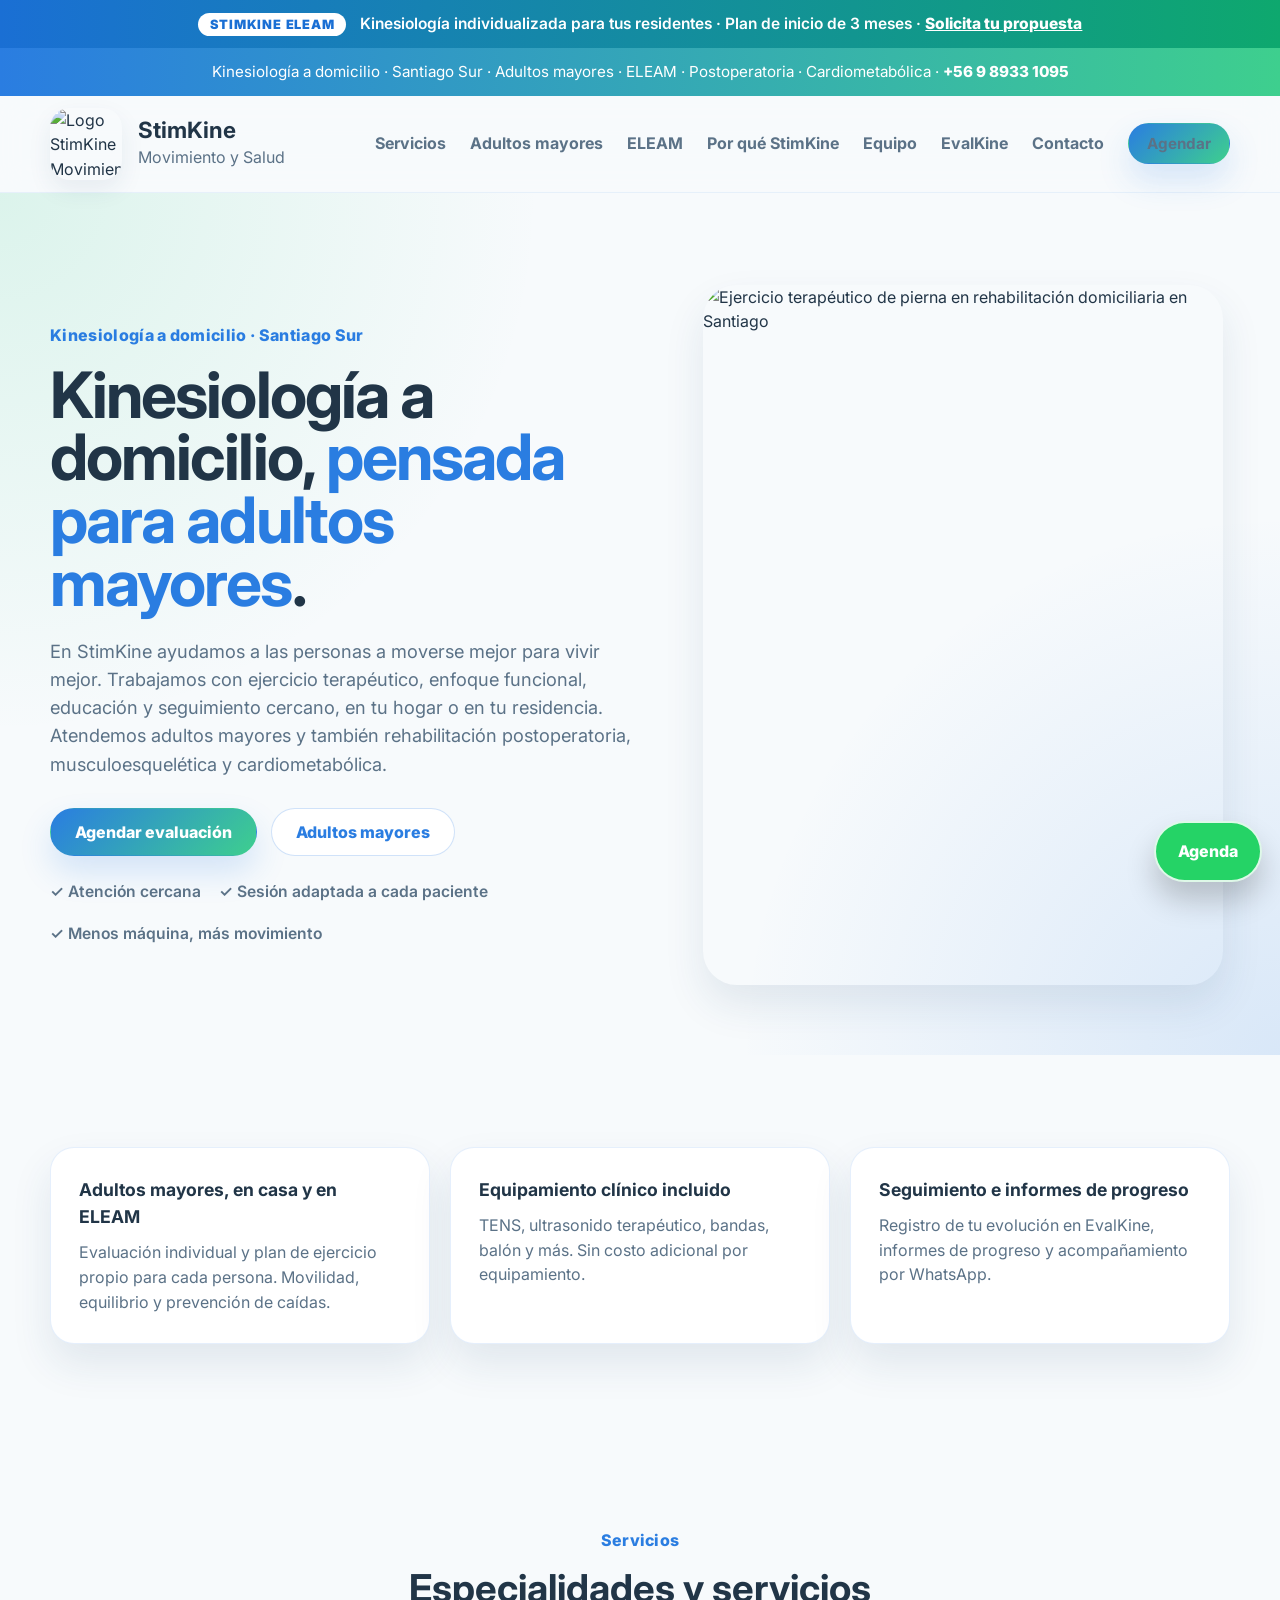
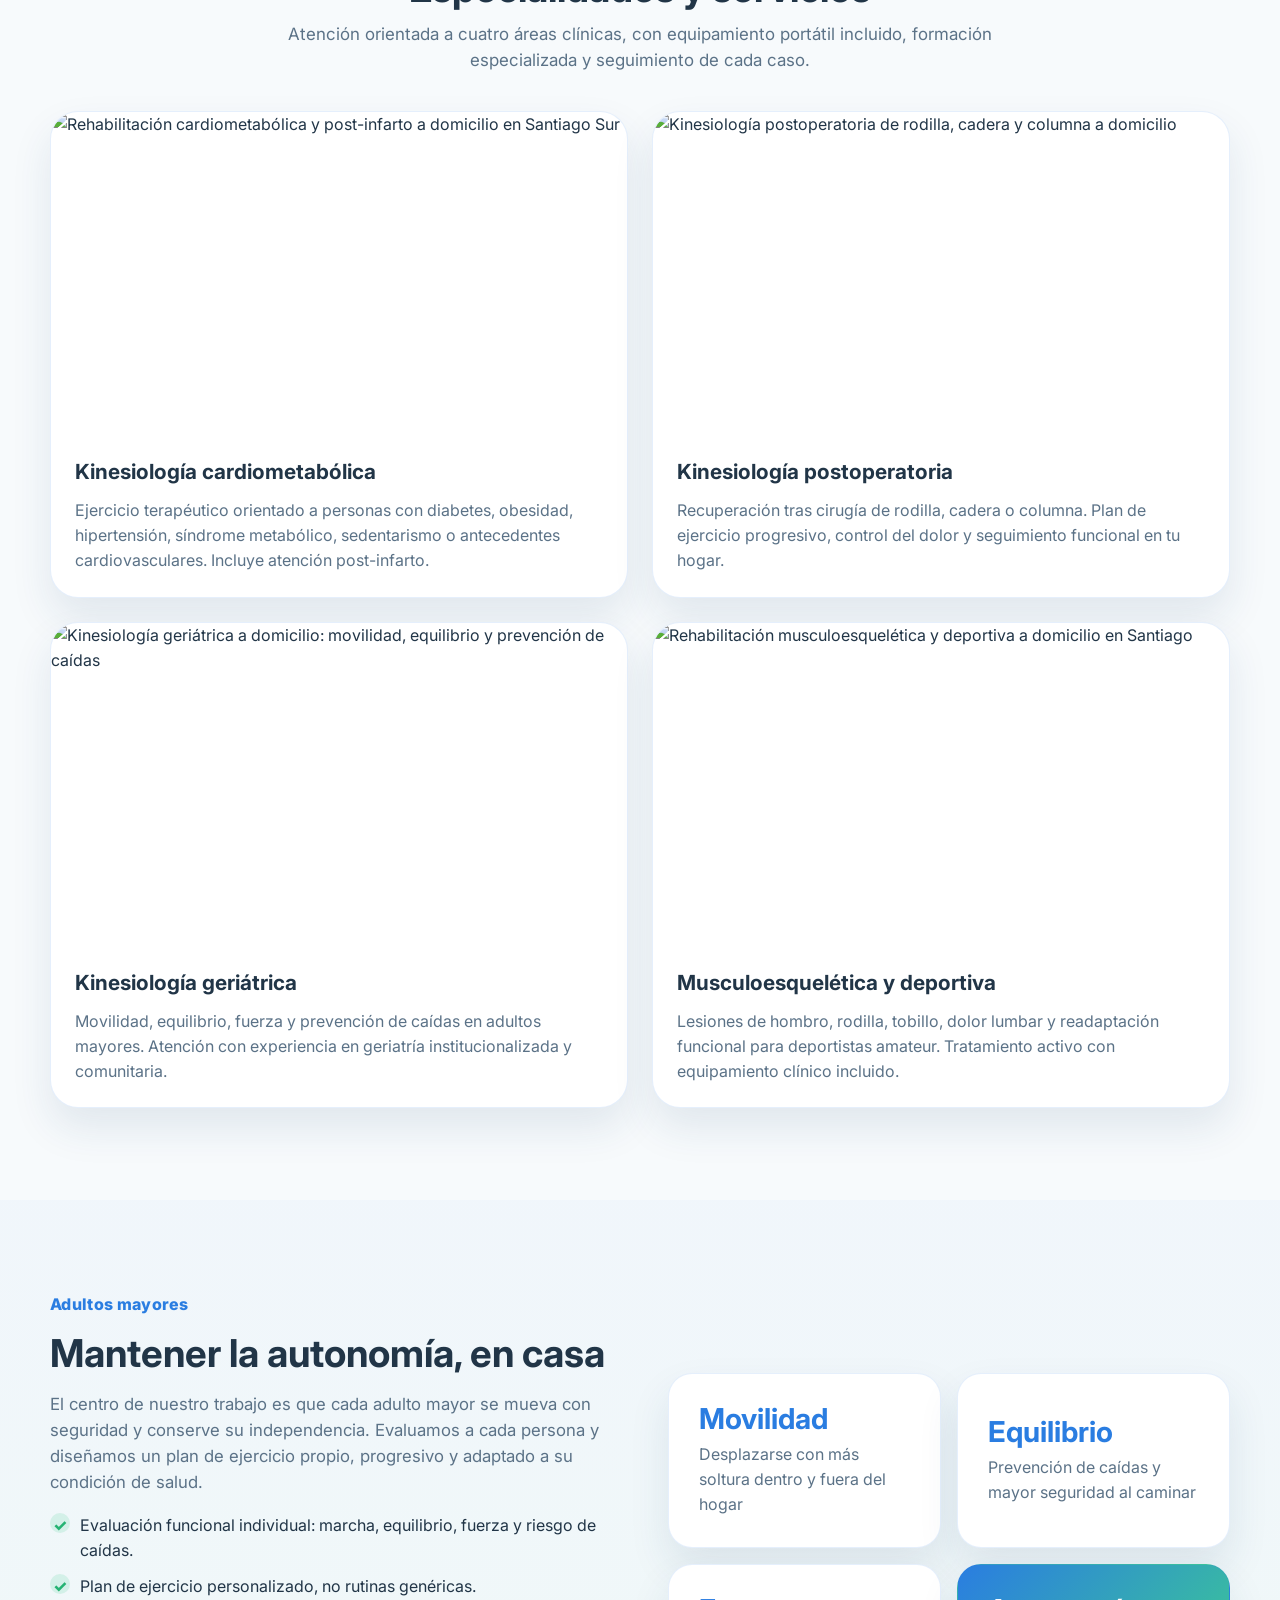
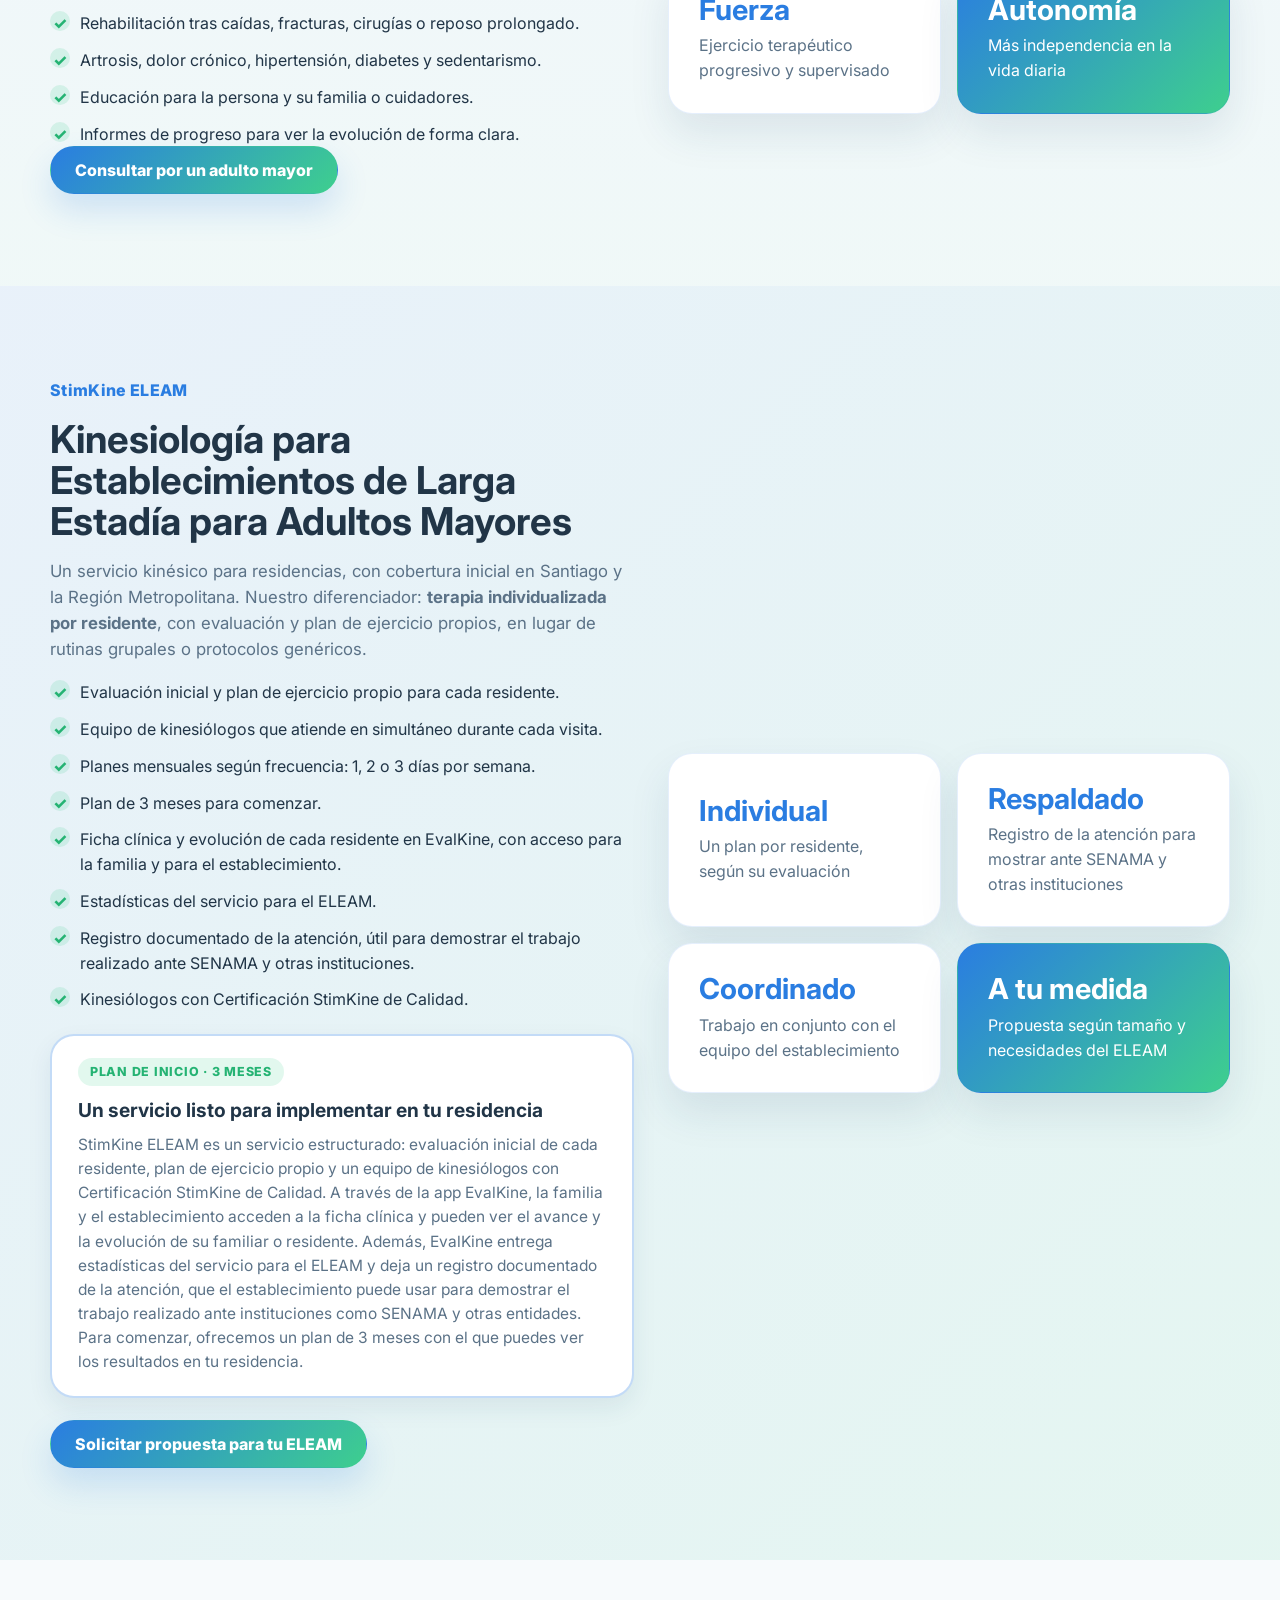
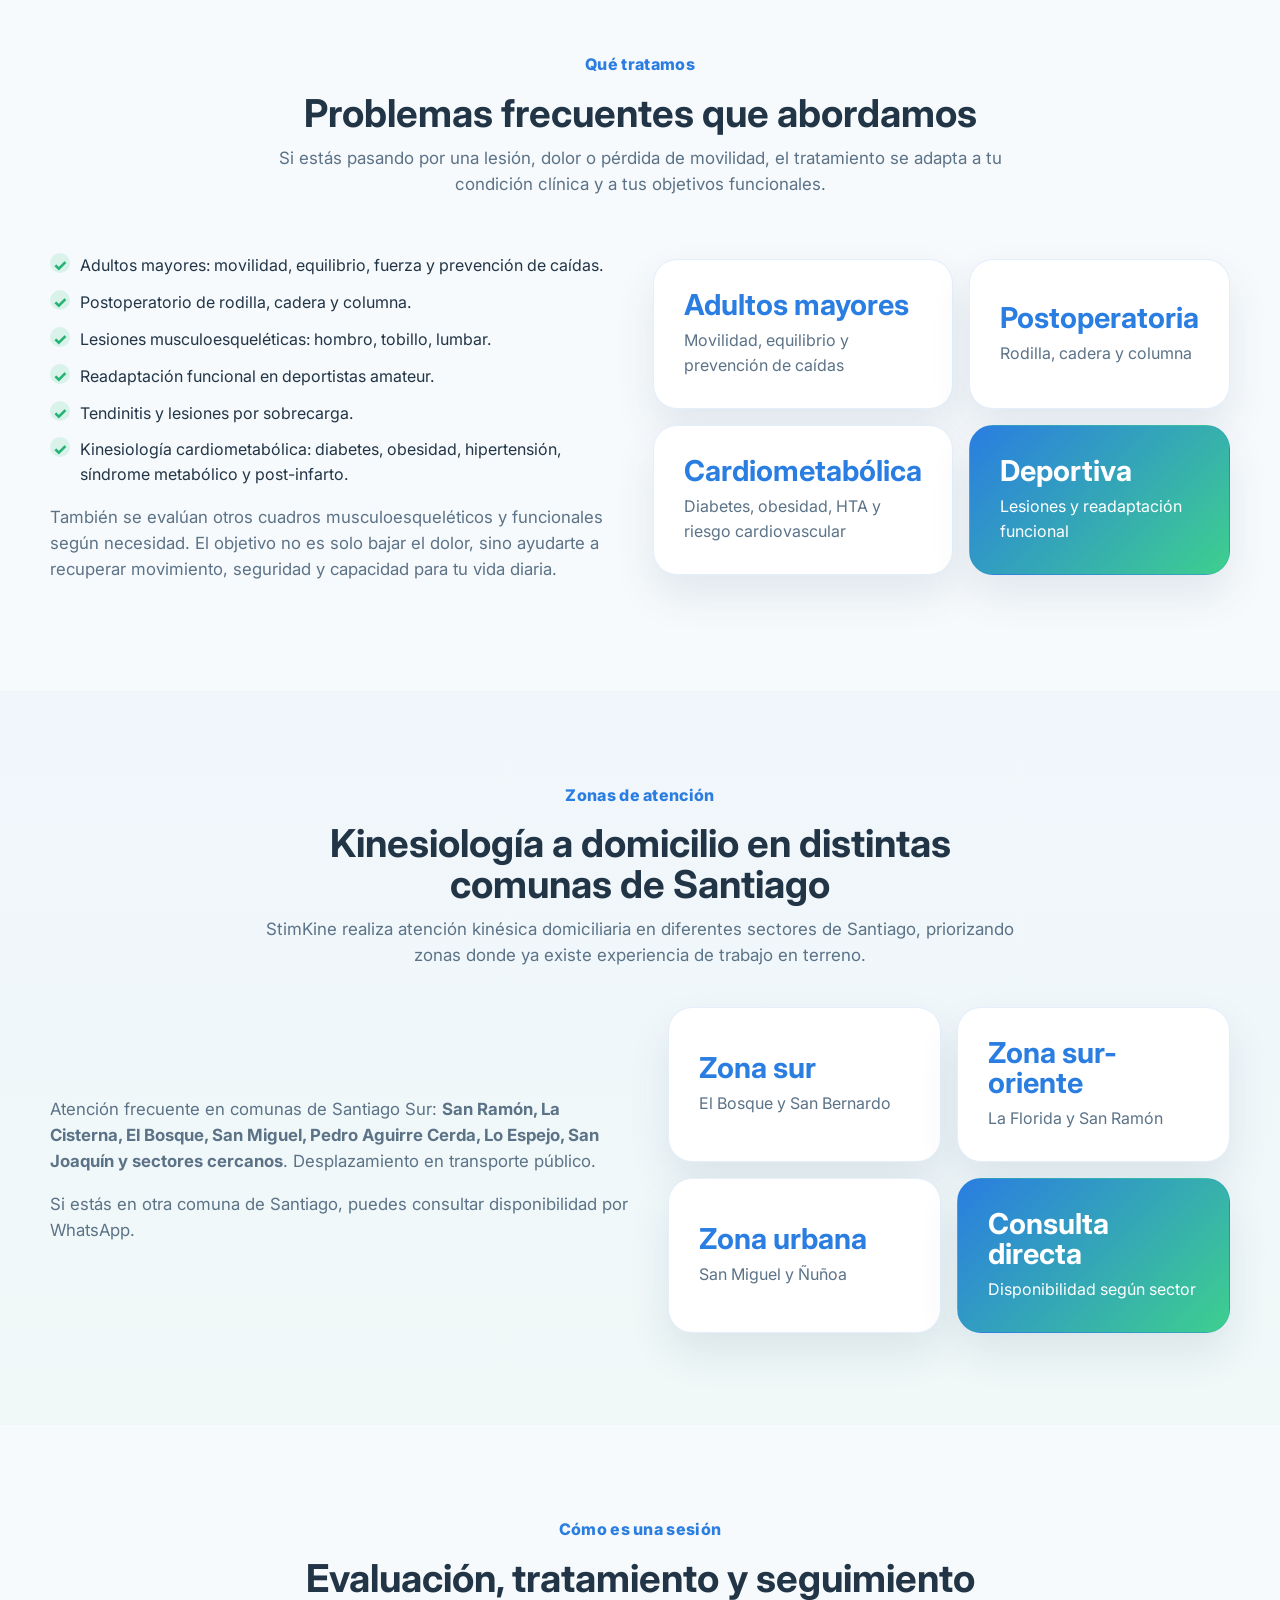
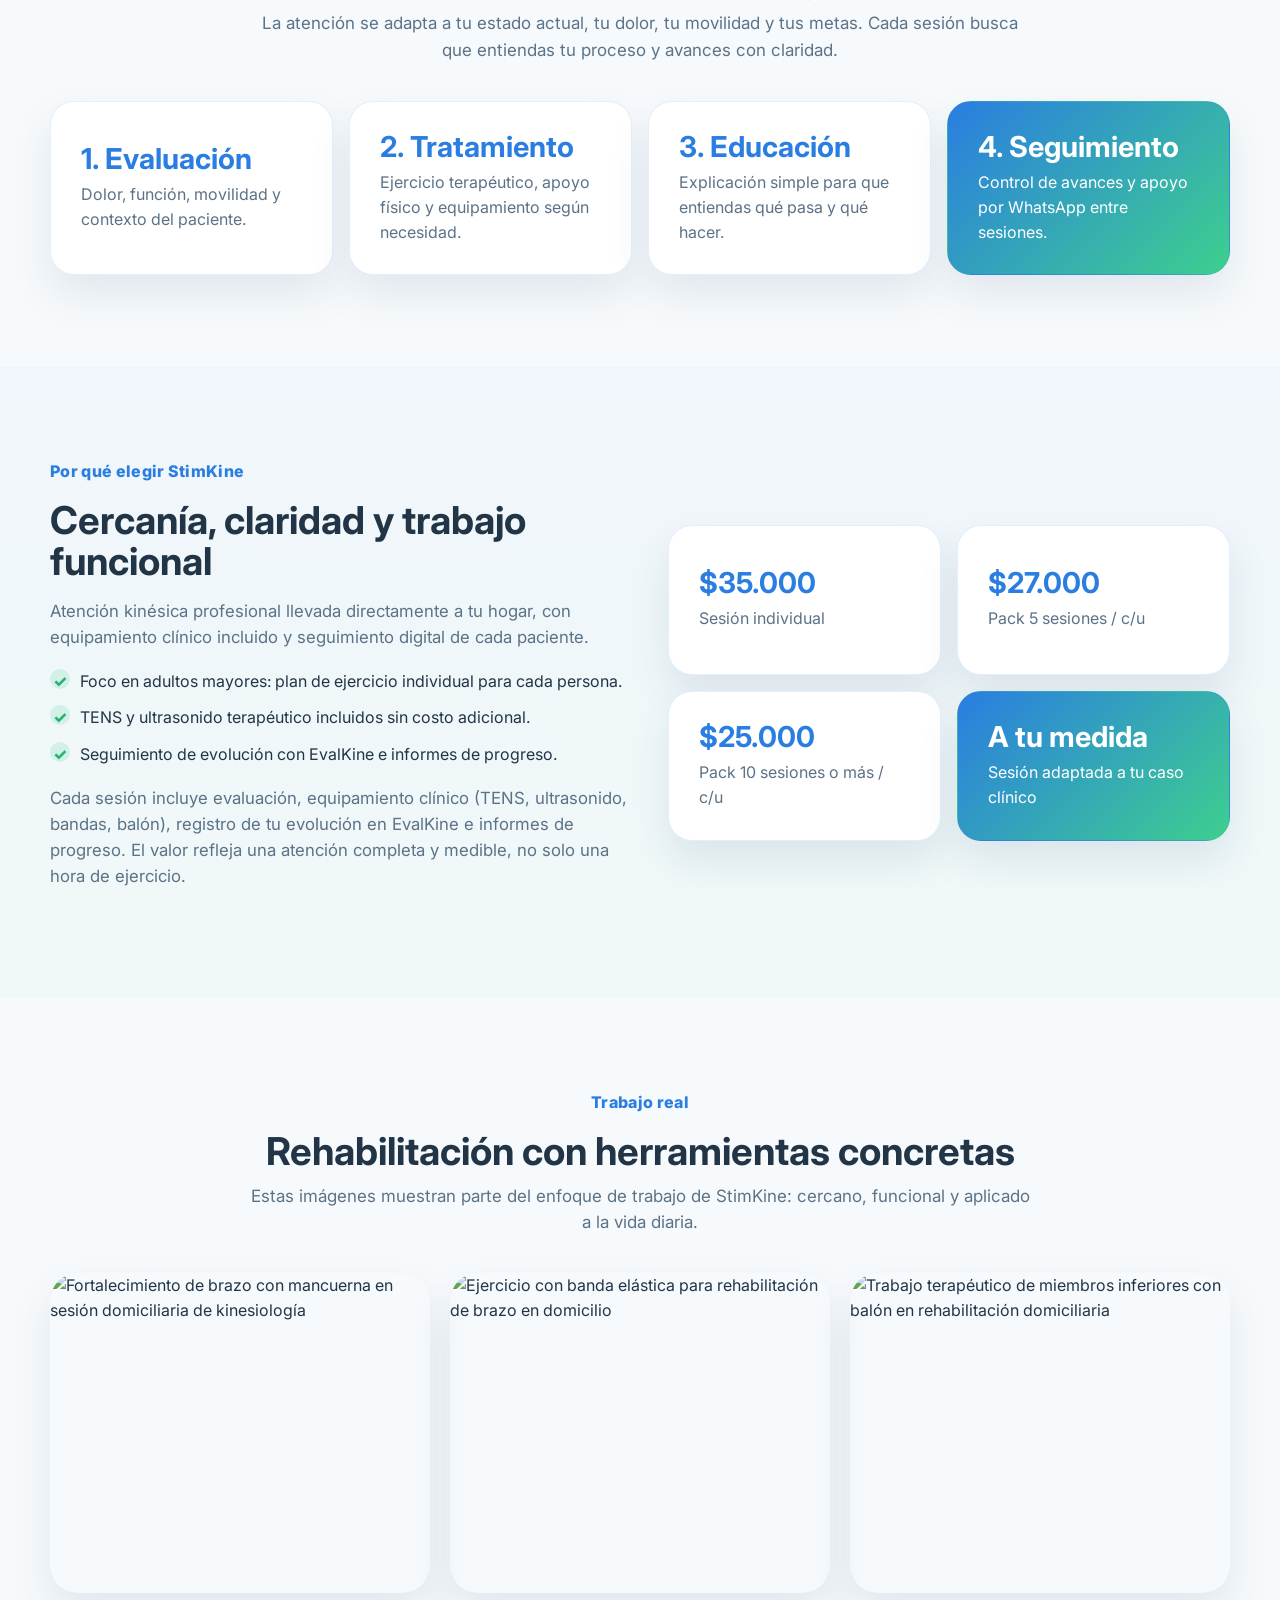
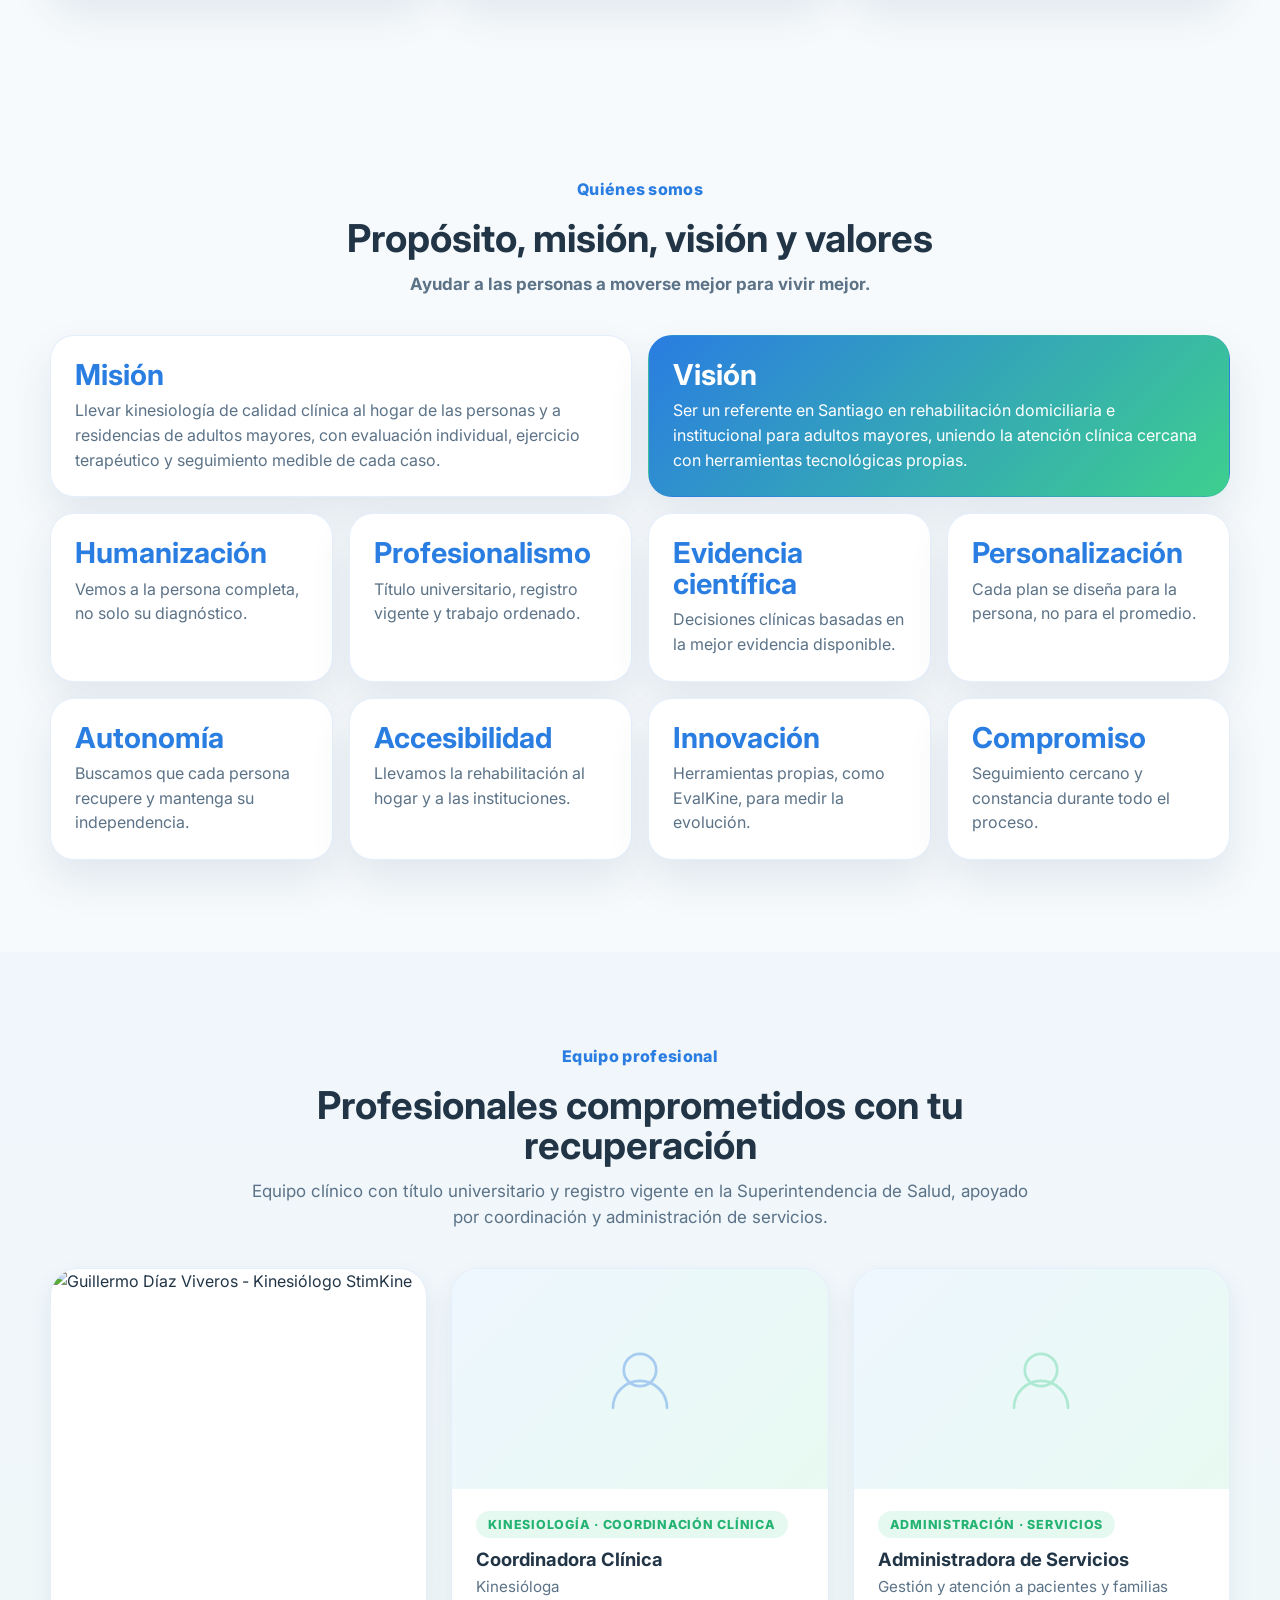
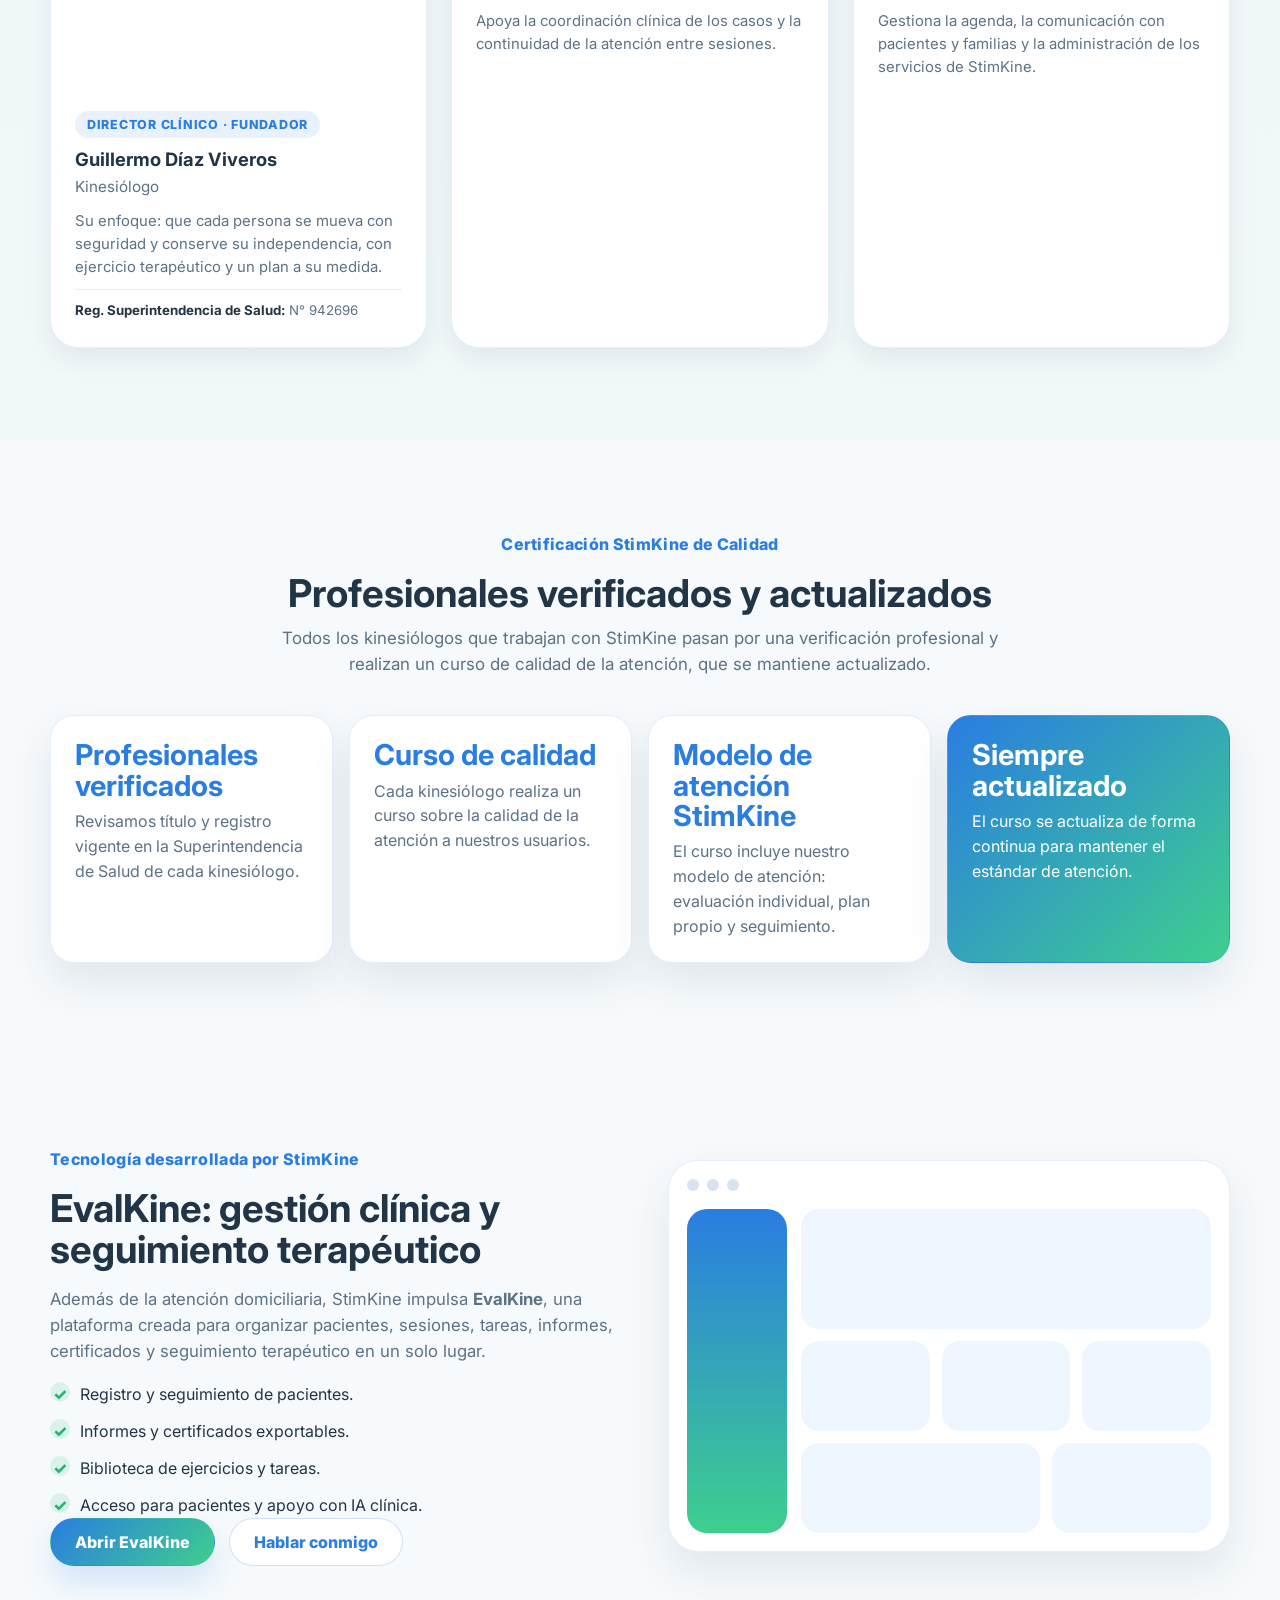
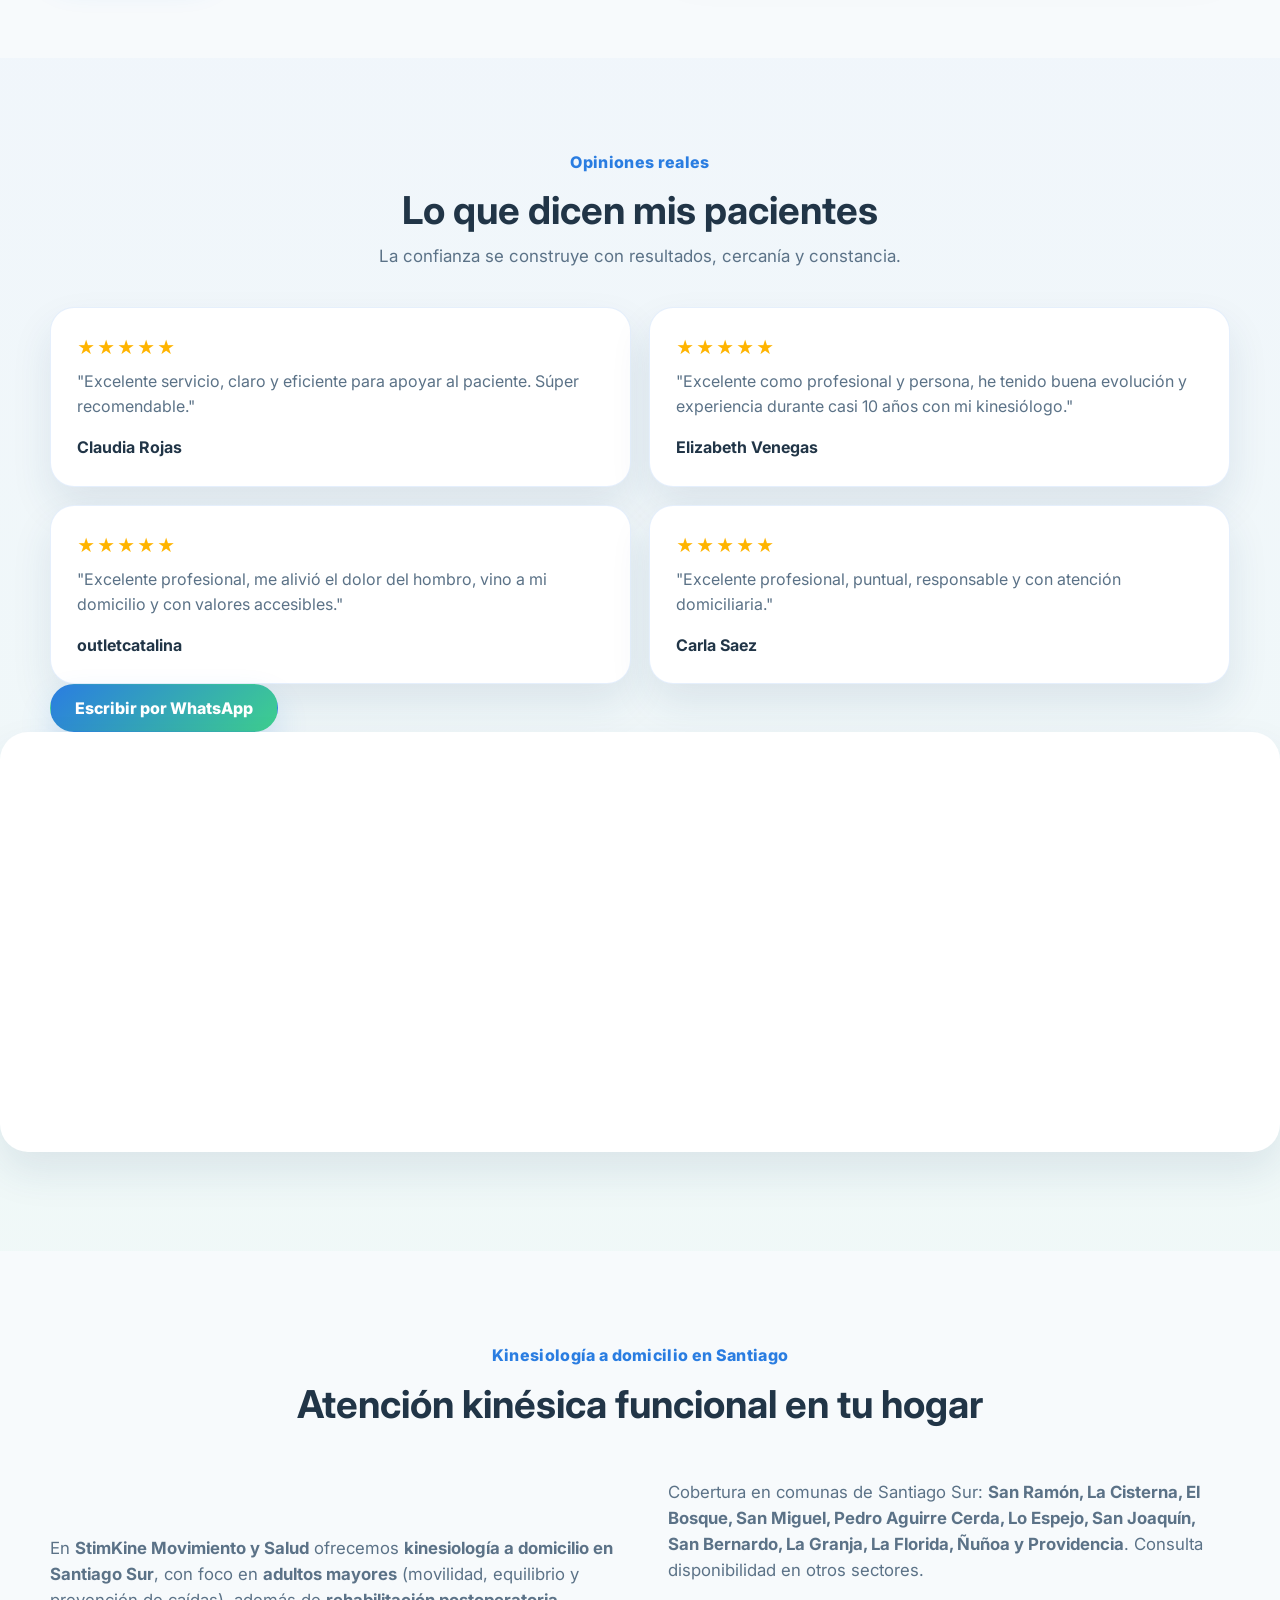
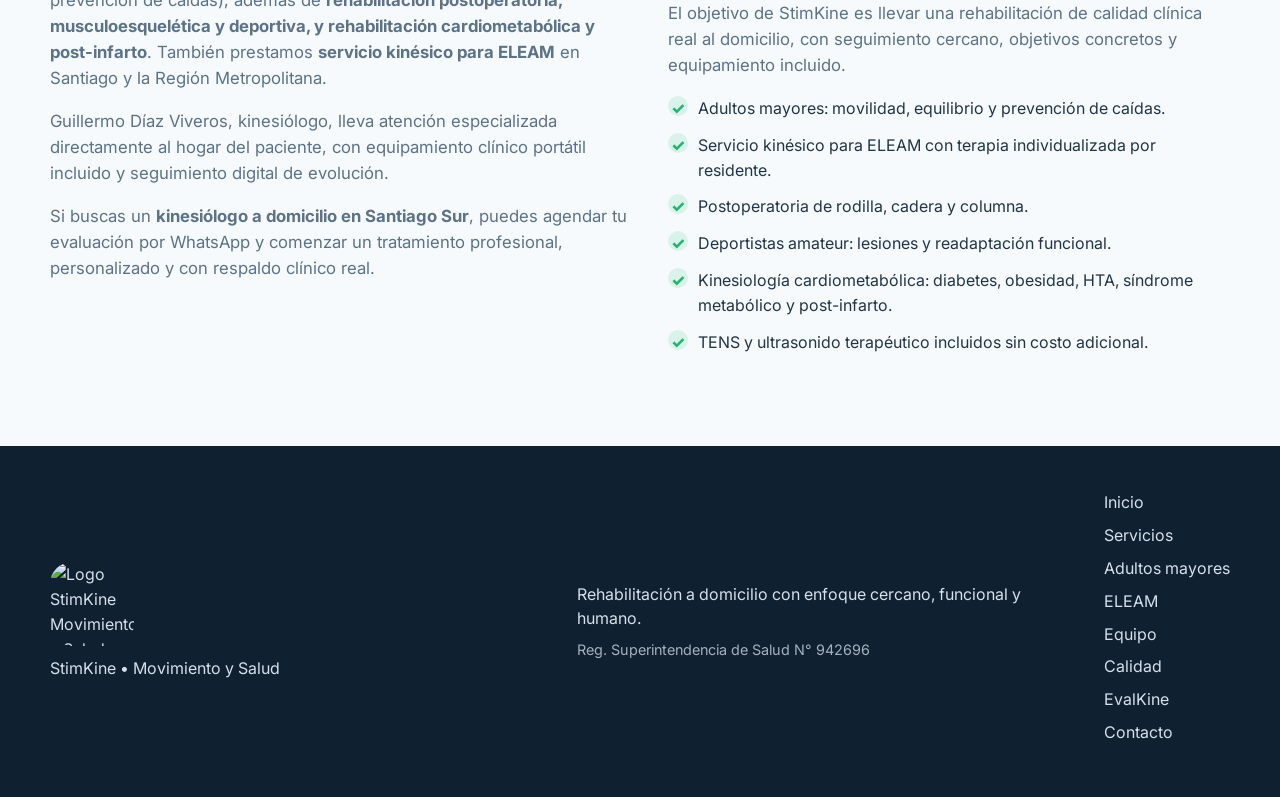
==== index.html @ 3263cc75 "Actualizar index.html" ====
<!DOCTYPE html>
<html lang="es">
<head>
  <meta charset="UTF-8" />
  <meta name="viewport" content="width=device-width, initial-scale=1.0" />

  <title>Kinesiología a domicilio en Santiago Sur | Adultos mayores, ELEAM y Rehabilitación | StimKine</title>
  <meta name="description" content="Kinesiología a domicilio en Santiago Sur, con foco en adultos mayores: movilidad, equilibrio y prevención de caídas. También postoperatoria, musculoesquelética y cardiometabólica. Servicio kinésico para ELEAM. StimKine." />
  <meta name="keywords" content="kinesiología a domicilio Santiago, kinesiología adultos mayores domicilio, kinesiólogo domicilio Santiago sur, prevención de caídas adulto mayor, kinesiología ELEAM, kinesiología para ELEAM Santiago, kinesiología postoperatoria rodilla cadera, rehabilitación cardiometabólica domicilio, San Ramón La Cisterna El Bosque San Miguel, rehabilitación musculoesquelética" />
  <meta name="author" content="StimKine - Guillermo Díaz Viveros" />
  <meta name="theme-color" content="#2A7DE1" />
  <meta name="robots" content="index, follow" />
  <link rel="canonical" href="https://stimkine.github.io/" />

  <meta property="og:title" content="StimKine | Kinesiología a domicilio en Santiago" />
  <meta property="og:description" content="Kinesiología a domicilio con foco en adultos mayores y servicio kinésico para ELEAM. Ejercicio terapéutico, seguimiento funcional y atención cercana." />
  <meta property="og:type" content="website" />
  <meta property="og:url" content="https://stimkine.github.io/" />
  <meta property="og:image" content="assets/logo_stimkine.jpg" />
  <meta property="og:locale" content="es_CL" />

  <link rel="preconnect" href="https://fonts.googleapis.com">
  <link rel="preconnect" href="https://fonts.gstatic.com" crossorigin>
  <link href="https://fonts.googleapis.com/css2?family=Inter:wght@400;500;600;700;800&display=swap" rel="stylesheet">
  <link rel="stylesheet" href="styles.css" />

  <style>

    /* ── ELEAM / VALORES ── */
    .eleam-section {
      background: linear-gradient(135deg, rgba(42,125,225,.07), rgba(62,207,142,.10));
    }
    /* ── PROMO ELEAM ── */
    .promo-bar {
      background: linear-gradient(90deg, #1a6fd4 0%, #0ea86e 100%);
      color: #fff;
      text-align: center;
      padding: 12px 20px;
      font-size: .97rem;
      font-weight: 600;
    }
    .promo-bar .promo-tag {
      background: #fff;
      color: #1a6fd4;
      font-weight: 900;
      font-size: .8rem;
      letter-spacing: .06em;
      text-transform: uppercase;
      padding: 4px 12px;
      border-radius: 999px;
      margin-right: 10px;
      white-space: nowrap;
    }
    .promo-bar a { color: #fff; text-decoration: underline; font-weight: 800; }
    .promo-card {
      background: #fff;
      border: 2px solid rgba(42,125,225,.28);
      border-radius: 24px;
      padding: 22px 26px;
      margin: 22px 0;
      box-shadow: var(--shadow-soft);
    }
    .promo-card .promo-tag {
      display: inline-block;
      background: rgba(62,207,142,.15);
      color: var(--accent-dark);
      font-weight: 800;
      font-size: .78rem;
      letter-spacing: .06em;
      text-transform: uppercase;
      padding: 4px 12px;
      border-radius: 999px;
      margin-bottom: 10px;
    }
    .promo-card h3 { margin: 0 0 8px; font-size: 1.2rem; }
    .promo-card p { margin: 0; color: var(--muted); font-size: .97rem; }

    .mvv-grid {
      display: grid;
      grid-template-columns: repeat(2, 1fr);
      gap: 16px;
      margin-bottom: 16px;
    }
    .values-grid {
      display: grid;
      grid-template-columns: repeat(4, 1fr);
      gap: 16px;
    }
    .mvv-grid .mini-card,
    .values-grid .mini-card {
      min-height: 0;
      padding: 24px;
      justify-content: flex-start;
    }
    .mvv-grid .mini-card span,
    .values-grid .mini-card span { margin: 0; }
    .purpose {
      font-size: 1.25rem;
      font-weight: 700;
      color: var(--primary);
    }
    .price-note {
      margin-top: 18px;
      color: var(--muted);
      font-size: .95rem;
    }

    /* ── TEAM SECTION ── */
    .team-grid {
      display: grid;
      grid-template-columns: repeat(3, 1fr);
      gap: 24px;
      margin-top: 8px;
    }
    .team-card {
      background: var(--card);
      border: 1px solid var(--border);
      box-shadow: var(--shadow-soft);
      border-radius: 28px;
      overflow: hidden;
      transition: transform .25s ease, box-shadow .25s ease;
    }
    .team-card:hover {
      transform: translateY(-4px);
      box-shadow: var(--shadow);
    }
    .team-photo {
      width: 100%;
      height: 420px;
      object-fit: cover;
      object-position: center 10%;
      display: block;
    }
    .team-photo-placeholder {
      width: 100%;
      height: 220px;
      background: linear-gradient(135deg, var(--soft), rgba(62,207,142,.12));
      display: flex;
      align-items: center;
      justify-content: center;
    }
    .team-photo-placeholder svg {
      width: 72px;
      height: 72px;
      opacity: .35;
    }
    .team-info {
      padding: 22px 24px 26px;
    }
    .team-badge {
      display: inline-block;
      font-size: .78rem;
      font-weight: 800;
      letter-spacing: .06em;
      text-transform: uppercase;
      color: var(--primary);
      background: rgba(42,125,225,.10);
      padding: 4px 12px;
      border-radius: 999px;
      margin-bottom: 10px;
    }
    .team-badge.accent {
      color: var(--accent-dark);
      background: rgba(62,207,142,.13);
    }
    .team-info h3 {
      margin: 0 0 4px;
      font-size: 1.15rem;
      line-height: 1.2;
    }
    .team-info .team-title {
      color: var(--muted);
      font-size: .95rem;
      margin: 0 0 12px;
    }
    .team-info .team-reg {
      font-size: .83rem;
      color: var(--muted);
      border-top: 1px solid var(--border);
      padding-top: 10px;
      margin-top: 10px;
    }
    .team-info .team-reg strong {
      color: var(--text);
    }
    .team-soon {
      opacity: .6;
    }
    .team-soon .team-photo-placeholder {
      background: linear-gradient(135deg, #f0f4f8, #e8eef5);
    }
    .prox-label {
      font-size: .88rem;
      font-weight: 700;
      color: var(--muted);
      margin: 0;
    }

    @media (max-width: 900px) {
      .team-grid { grid-template-columns: 1fr 1fr; }
      .values-grid { grid-template-columns: 1fr 1fr; }
      .mvv-grid { grid-template-columns: 1fr; }
    }
    @media (max-width: 560px) {
      .team-grid { grid-template-columns: 1fr; }
      .values-grid { grid-template-columns: 1fr; }
    }
  </style>

  <script type="application/ld+json">
  {
    "@context": "https://schema.org",
    "@type": "Physiotherapy",
    "name": "StimKine Movimiento y Salud",
    "description": "Kinesiología a domicilio en Santiago, con foco en adultos mayores. Servicio kinésico para ELEAM, rehabilitación postoperatoria, musculoesquelética y cardiometabólica, ejercicio terapéutico y seguimiento funcional.",
    "telephone": "+56989331095",
    "email": "stimkine@gmail.com",
    "url": "https://stimkine.github.io/",
    "areaServed": ["Santiago","El Bosque","San Bernardo","San Ramón","La Cisterna","La Granja","San Joaquín","Lo Espejo","Pedro Aguirre Cerda","San Miguel","La Florida","Ñuñoa","Providencia"],
    "address": {"@type":"PostalAddress","addressLocality":"Santiago","addressRegion":"Región Metropolitana","addressCountry":"CL"},
    "sameAs": ["https://evalkine.lovable.app"]
  }
  </script>
</head>
<body>

  <!-- PROMO ELEAM -->
  <div class="promo-bar">
    <span class="promo-tag">StimKine ELEAM</span>
    Kinesiología individualizada para tus residentes · Plan de inicio de 3 meses · <a href="https://wa.me/56989331095?text=Hola%20StimKine,%20quisiera%20informaci%C3%B3n%20del%20plan%20de%203%20meses%20para%20nuestro%20ELEAM." target="_blank" rel="noopener">Solicita tu propuesta</a>
  </div>

  <!-- TOPBAR -->
  <div class="topbar">
    <p>Kinesiología a domicilio · Santiago Sur · Adultos mayores · ELEAM · Postoperatoria · Cardiometabólica · <a href="https://wa.me/56989331095?text=Hola%20StimKine,%20quisiera%20consultar%20por%20una%20evaluaci%C3%B3n." target="_blank" rel="noopener">+56 9 8933 1095</a></p>
  </div>

  <header class="header">
    <div class="container nav-wrap">
      <a href="#inicio" class="brand">
        <img src="assets/logo_stimkine.jpg" alt="Logo StimKine Movimiento y Salud" class="brand-logo" style="width:72px;height:72px;object-fit:contain;" />
        <div>
          <strong>StimKine</strong>
          <span>Movimiento y Salud</span>
        </div>
      </a>

      <button class="menu-btn" id="menuBtn" aria-label="Abrir menú">☰</button>

      <nav class="nav" id="navMenu">
        <a href="#servicios">Servicios</a>
        <a href="#adulto-mayor">Adultos mayores</a>
        <a href="#eleam">ELEAM</a>
        <a href="#porque">Por qué StimKine</a>
        <a href="#equipo">Equipo</a>
        <a href="#evalkine">EvalKine</a>
        <a href="#contacto">Contacto</a>
        <a class="btn btn-small btn-primary" href="https://wa.me/56989331095?text=Hola%20StimKine,%20quisiera%20agendar%20una%20evaluaci%C3%B3n." target="_blank" rel="noopener">Agendar</a>
      </nav>
    </div>
  </header>

  <main>
    <section class="hero" id="inicio">
      <div class="hero-overlay"></div>
      <div class="container hero-grid">
        <div class="hero-copy reveal">
          <span class="eyebrow">Kinesiología a domicilio · Santiago Sur</span>
          <h1>Kinesiología a domicilio, <span>pensada para adultos mayores</span>.</h1>
          <p>
            En StimKine ayudamos a las personas a moverse mejor para vivir mejor. Trabajamos con ejercicio terapéutico, enfoque funcional, educación y seguimiento cercano, en tu hogar o en tu residencia. Atendemos adultos mayores y también rehabilitación postoperatoria, musculoesquelética y cardiometabólica.
          </p>
          <div class="hero-actions">
            <a class="btn btn-primary" href="https://wa.me/56989331095?text=Hola%20StimKine,%20quisiera%20agendar%20una%20evaluaci%C3%B3n." target="_blank" rel="noopener">Agendar evaluación</a>
            <a class="btn btn-secondary" href="#adulto-mayor">Adultos mayores</a>
          </div>
          <div class="hero-points">
            <span>✓ Atención cercana</span>
            <span>✓ Sesión adaptada a cada paciente</span>
            <span>✓ Menos máquina, más movimiento</span>
          </div>
        </div>

        <div class="hero-photo reveal">
          <img src="assets/banda_pierna.jpg" alt="Ejercicio terapéutico de pierna en rehabilitación domiciliaria en Santiago" />
        </div>
      </div>
    </section>

    <section class="section stats">
      <div class="container stats-grid">
        <article class="stat-card reveal">
          <strong>Adultos mayores, en casa y en ELEAM</strong>
          <p>Evaluación individual y plan de ejercicio propio para cada persona. Movilidad, equilibrio y prevención de caídas.</p>
        </article>
        <article class="stat-card reveal">
          <strong>Equipamiento clínico incluido</strong>
          <p>TENS, ultrasonido terapéutico, bandas, balón y más. Sin costo adicional por equipamiento.</p>
        </article>
        <article class="stat-card reveal">
          <strong>Seguimiento e informes de progreso</strong>
          <p>Registro de tu evolución en EvalKine, informes de progreso y acompañamiento por WhatsApp.</p>
        </article>
      </div>
    </section>

    <section class="section" id="servicios">
      <div class="container">
        <div class="section-heading reveal">
          <span class="eyebrow">Servicios</span>
          <h2>Especialidades y servicios</h2>
          <p>Atención orientada a cuatro áreas clínicas, con equipamiento portátil incluido, formación especializada y seguimiento de cada caso.</p>
        </div>

        <div class="services-grid">
          <article class="service-card reveal">
            <img src="assets/tens.jpg" alt="Rehabilitación cardiometabólica y post-infarto a domicilio en Santiago Sur" />
            <div class="service-content">
              <h3>Kinesiología cardiometabólica</h3>
              <p>Ejercicio terapéutico orientado a personas con diabetes, obesidad, hipertensión, síndrome metabólico, sedentarismo o antecedentes cardiovasculares. Incluye atención post-infarto.</p>
            </div>
          </article>

          <article class="service-card reveal">
            <img src="assets/pelota_rodillas.jpg" alt="Kinesiología postoperatoria de rodilla, cadera y columna a domicilio" />
            <div class="service-content">
              <h3>Kinesiología postoperatoria</h3>
              <p>Recuperación tras cirugía de rodilla, cadera o columna. Plan de ejercicio progresivo, control del dolor y seguimiento funcional en tu hogar.</p>
            </div>
          </article>

          <article class="service-card reveal">
            <img src="assets/banda_pierna.jpg" alt="Kinesiología geriátrica a domicilio: movilidad, equilibrio y prevención de caídas" />
            <div class="service-content">
              <h3>Kinesiología geriátrica</h3>
              <p>Movilidad, equilibrio, fuerza y prevención de caídas en adultos mayores. Atención con experiencia en geriatría institucionalizada y comunitaria.</p>
            </div>
          </article>

          <article class="service-card reveal">
            <img src="assets/banda_brazo.jpg" alt="Rehabilitación musculoesquelética y deportiva a domicilio en Santiago" />
            <div class="service-content">
              <h3>Musculoesquelética y deportiva</h3>
              <p>Lesiones de hombro, rodilla, tobillo, dolor lumbar y readaptación funcional para deportistas amateur. Tratamiento activo con equipamiento clínico incluido.</p>
            </div>
          </article>
        </div>

      </div>
    </section>

    <section class="section section-soft" id="adulto-mayor">
      <div class="container why-grid">
        <div class="why-copy reveal">
          <span class="eyebrow">Adultos mayores</span>
          <h2>Mantener la autonomía, en casa</h2>
          <p>
            El centro de nuestro trabajo es que cada adulto mayor se mueva con seguridad y conserve su independencia. Evaluamos a cada persona y diseñamos un plan de ejercicio propio, progresivo y adaptado a su condición de salud.
          </p>
          <ul class="check-list">
            <li>Evaluación funcional individual: marcha, equilibrio, fuerza y riesgo de caídas.</li>
            <li>Plan de ejercicio personalizado, no rutinas genéricas.</li>
            <li>Rehabilitación tras caídas, fracturas, cirugías o reposo prolongado.</li>
            <li>Artrosis, dolor crónico, hipertensión, diabetes y sedentarismo.</li>
            <li>Educación para la persona y su familia o cuidadores.</li>
            <li>Informes de progreso para ver la evolución de forma clara.</li>
          </ul>
          <div class="hero-actions">
            <a class="btn btn-primary" href="https://wa.me/56989331095?text=Hola%20StimKine,%20quisiera%20consultar%20por%20kinesiolog%C3%ADa%20para%20un%20adulto%20mayor." target="_blank" rel="noopener">Consultar por un adulto mayor</a>
          </div>
        </div>

        <div class="why-cards reveal">
          <article class="mini-card">
            <strong>Movilidad</strong>
            <span>Desplazarse con más soltura dentro y fuera del hogar</span>
          </article>
          <article class="mini-card">
            <strong>Equilibrio</strong>
            <span>Prevención de caídas y mayor seguridad al caminar</span>
          </article>
          <article class="mini-card">
            <strong>Fuerza</strong>
            <span>Ejercicio terapéutico progresivo y supervisado</span>
          </article>
          <article class="mini-card accent">
            <strong>Autonomía</strong>
            <span>Más independencia en la vida diaria</span>
          </article>
        </div>
      </div>
    </section>

    <section class="section eleam-section" id="eleam">
      <div class="container why-grid">
        <div class="why-copy reveal">
          <span class="eyebrow">StimKine ELEAM</span>
          <h2>Kinesiología para Establecimientos de Larga Estadía para Adultos Mayores</h2>
          <p>
            Un servicio kinésico para residencias, con cobertura inicial en Santiago y la Región Metropolitana. Nuestro diferenciador: <strong>terapia individualizada por residente</strong>, con evaluación y plan de ejercicio propios, en lugar de rutinas grupales o protocolos genéricos.
          </p>
          <ul class="check-list">
            <li>Evaluación inicial y plan de ejercicio propio para cada residente.</li>
            <li>Equipo de kinesiólogos que atiende en simultáneo durante cada visita.</li>
            <li>Planes mensuales según frecuencia: 1, 2 o 3 días por semana.</li>
            <li>Plan de 3 meses para comenzar.</li>
            <li>Ficha clínica y evolución de cada residente en EvalKine, con acceso para la familia y para el establecimiento.</li>
            <li>Estadísticas del servicio para el ELEAM.</li>
            <li>Registro documentado de la atención, útil para demostrar el trabajo realizado ante SENAMA y otras instituciones.</li>
            <li>Kinesiólogos con Certificación StimKine de Calidad.</li>
          </ul>
          <div class="promo-card">
            <span class="promo-tag">Plan de inicio · 3 meses</span>
            <h3>Un servicio listo para implementar en tu residencia</h3>
            <p>StimKine ELEAM es un servicio estructurado: evaluación inicial de cada residente, plan de ejercicio propio y un equipo de kinesiólogos con Certificación StimKine de Calidad. A través de la app EvalKine, la familia y el establecimiento acceden a la ficha clínica y pueden ver el avance y la evolución de su familiar o residente. Además, EvalKine entrega estadísticas del servicio para el ELEAM y deja un registro documentado de la atención, que el establecimiento puede usar para demostrar el trabajo realizado ante instituciones como SENAMA y otras entidades. Para comenzar, ofrecemos un plan de 3 meses con el que puedes ver los resultados en tu residencia.</p>
          </div>
          <div class="hero-actions">
            <a class="btn btn-primary" href="https://wa.me/56989331095?text=Hola%20StimKine,%20quisiera%20solicitar%20informaci%C3%B3n%20de%20StimKine%20ELEAM%20para%20nuestro%20establecimiento." target="_blank" rel="noopener">Solicitar propuesta para tu ELEAM</a>
          </div>
        </div>

        <div class="why-cards reveal">
          <article class="mini-card">
            <strong>Individual</strong>
            <span>Un plan por residente, según su evaluación</span>
          </article>
          <article class="mini-card">
            <strong>Respaldado</strong>
            <span>Registro de la atención para mostrar ante SENAMA y otras instituciones</span>
          </article>
          <article class="mini-card">
            <strong>Coordinado</strong>
            <span>Trabajo en conjunto con el equipo del establecimiento</span>
          </article>
          <article class="mini-card accent">
            <strong>A tu medida</strong>
            <span>Propuesta según tamaño y necesidades del ELEAM</span>
          </article>
        </div>
      </div>
    </section>

    <section class="section" id="problemas">
      <div class="container">
        <div class="section-heading reveal">
          <span class="eyebrow">Qué tratamos</span>
          <h2>Problemas frecuentes que abordamos</h2>
          <p>Si estás pasando por una lesión, dolor o pérdida de movilidad, el tratamiento se adapta a tu condición clínica y a tus objetivos funcionales.</p>
        </div>

        <div class="why-grid">
          <div class="why-copy reveal">
            <ul class="check-list">
              <li>Adultos mayores: movilidad, equilibrio, fuerza y prevención de caídas.</li>
              <li>Postoperatorio de rodilla, cadera y columna.</li>
              <li>Lesiones musculoesqueléticas: hombro, tobillo, lumbar.</li>
              <li>Readaptación funcional en deportistas amateur.</li>
              <li>Tendinitis y lesiones por sobrecarga.</li>
              <li>Kinesiología cardiometabólica: diabetes, obesidad, hipertensión, síndrome metabólico y post-infarto.</li>
            </ul>
            <p>
              También se evalúan otros cuadros musculoesqueléticos y funcionales según necesidad. El objetivo no es solo bajar el dolor, sino ayudarte a recuperar movimiento, seguridad y capacidad para tu vida diaria.
            </p>
          </div>

          <div class="why-cards reveal">
            <article class="mini-card">
              <strong>Adultos mayores</strong>
              <span>Movilidad, equilibrio y prevención de caídas</span>
            </article>
            <article class="mini-card">
              <strong>Postoperatoria</strong>
              <span>Rodilla, cadera y columna</span>
            </article>
            <article class="mini-card">
              <strong>Cardiometabólica</strong>
              <span>Diabetes, obesidad, HTA y riesgo cardiovascular</span>
            </article>
            <article class="mini-card accent">
              <strong>Deportiva</strong>
              <span>Lesiones y readaptación funcional</span>
            </article>
          </div>
        </div>
      </div>
    </section>

    <section class="section section-soft">
      <div class="container">
        <div class="section-heading reveal">
          <span class="eyebrow">Zonas de atención</span>
          <h2>Kinesiología a domicilio en distintas comunas de Santiago</h2>
          <p>StimKine realiza atención kinésica domiciliaria en diferentes sectores de Santiago, priorizando zonas donde ya existe experiencia de trabajo en terreno.</p>
        </div>

        <div class="why-grid">
          <div class="why-copy reveal">
            <p>
              Atención frecuente en comunas de Santiago Sur: <strong>San Ramón, La Cisterna, El Bosque, San Miguel, Pedro Aguirre Cerda, Lo Espejo, San Joaquín y sectores cercanos</strong>. Desplazamiento en transporte público.
            </p>
            <p>
              Si estás en otra comuna de Santiago, puedes consultar disponibilidad por WhatsApp.
            </p>
          </div>

          <div class="why-cards reveal">
            <article class="mini-card"><strong>Zona sur</strong><span>El Bosque y San Bernardo</span></article>
            <article class="mini-card"><strong>Zona sur-oriente</strong><span>La Florida y San Ramón</span></article>
            <article class="mini-card"><strong>Zona urbana</strong><span>San Miguel y Ñuñoa</span></article>
            <article class="mini-card accent"><strong>Consulta directa</strong><span>Disponibilidad según sector</span></article>
          </div>
        </div>
      </div>
    </section>

    <section class="section">
      <div class="container">
        <div class="section-heading reveal">
          <span class="eyebrow">Cómo es una sesión</span>
          <h2>Evaluación, tratamiento y seguimiento</h2>
          <p>La atención se adapta a tu estado actual, tu dolor, tu movilidad y tus metas. Cada sesión busca que entiendas tu proceso y avances con claridad.</p>
        </div>

        <div class="why-cards reveal" style="grid-template-columns: repeat(auto-fit, minmax(220px, 1fr));">
          <article class="mini-card">
            <strong>1. Evaluación</strong>
            <span>Dolor, función, movilidad y contexto del paciente.</span>
          </article>
          <article class="mini-card">
            <strong>2. Tratamiento</strong>
            <span>Ejercicio terapéutico, apoyo físico y equipamiento según necesidad.</span>
          </article>
          <article class="mini-card">
            <strong>3. Educación</strong>
            <span>Explicación simple para que entiendas qué pasa y qué hacer.</span>
          </article>
          <article class="mini-card accent">
            <strong>4. Seguimiento</strong>
            <span>Control de avances y apoyo por WhatsApp entre sesiones.</span>
          </article>
        </div>
      </div>
    </section>

    <section class="section section-soft" id="porque">
      <div class="container why-grid">
        <div class="why-copy reveal">
          <span class="eyebrow">Por qué elegir StimKine</span>
          <h2>Cercanía, claridad y trabajo funcional</h2>
          <p>
            Atención kinésica profesional llevada directamente a tu hogar, con equipamiento clínico incluido y seguimiento digital de cada paciente.
          </p>
          <ul class="check-list">
            <li>Foco en adultos mayores: plan de ejercicio individual para cada persona.</li>
            <li>TENS y ultrasonido terapéutico incluidos sin costo adicional.</li>
            <li>Seguimiento de evolución con EvalKine e informes de progreso.</li>
          </ul>
          <p class="price-note">
            Cada sesión incluye evaluación, equipamiento clínico (TENS, ultrasonido, bandas, balón), registro de tu evolución en EvalKine e informes de progreso. El valor refleja una atención completa y medible, no solo una hora de ejercicio.
          </p>
        </div>

        <div class="why-cards reveal">
          <article class="mini-card">
            <strong>$35.000</strong>
            <span>Sesión individual</span>
          </article>
          <article class="mini-card">
            <strong>$27.000</strong>
            <span>Pack 5 sesiones / c/u</span>
          </article>
          <article class="mini-card">
            <strong>$25.000</strong>
            <span>Pack 10 sesiones o más / c/u</span>
          </article>
          <article class="mini-card accent">
            <strong>A tu medida</strong>
            <span>Sesión adaptada a tu caso clínico</span>
          </article>
        </div>
      </div>
    </section>

    <section class="section gallery-section">
      <div class="container">
        <div class="section-heading reveal">
          <span class="eyebrow">Trabajo real</span>
          <h2>Rehabilitación con herramientas concretas</h2>
          <p>Estas imágenes muestran parte del enfoque de trabajo de StimKine: cercano, funcional y aplicado a la vida diaria.</p>
        </div>

        <div class="gallery-grid">
          <img class="reveal" src="assets/fortalecimiento_brazo.jpg" alt="Fortalecimiento de brazo con mancuerna en sesión domiciliaria de kinesiología" />
          <img class="reveal" src="assets/banda_brazo.jpg" alt="Ejercicio con banda elástica para rehabilitación de brazo en domicilio" />
          <img class="reveal" src="assets/piernas_pelota.jpg" alt="Trabajo terapéutico de miembros inferiores con balón en rehabilitación domiciliaria" />
        </div>
      </div>
    </section>

    <section class="section" id="nosotros">
      <div class="container">
        <div class="section-heading reveal">
          <span class="eyebrow">Quiénes somos</span>
          <h2>Propósito, misión, visión y valores</h2>
          <p class="purpose">Ayudar a las personas a moverse mejor para vivir mejor.</p>
        </div>

        <div class="mvv-grid reveal">
          <article class="mini-card">
            <strong>Misión</strong>
            <span>Llevar kinesiología de calidad clínica al hogar de las personas y a residencias de adultos mayores, con evaluación individual, ejercicio terapéutico y seguimiento medible de cada caso.</span>
          </article>
          <article class="mini-card accent">
            <strong>Visión</strong>
            <span>Ser un referente en Santiago en rehabilitación domiciliaria e institucional para adultos mayores, uniendo la atención clínica cercana con herramientas tecnológicas propias.</span>
          </article>
        </div>

        <div class="values-grid reveal">
          <article class="mini-card"><strong>Humanización</strong><span>Vemos a la persona completa, no solo su diagnóstico.</span></article>
          <article class="mini-card"><strong>Profesionalismo</strong><span>Título universitario, registro vigente y trabajo ordenado.</span></article>
          <article class="mini-card"><strong>Evidencia científica</strong><span>Decisiones clínicas basadas en la mejor evidencia disponible.</span></article>
          <article class="mini-card"><strong>Personalización</strong><span>Cada plan se diseña para la persona, no para el promedio.</span></article>
          <article class="mini-card"><strong>Autonomía</strong><span>Buscamos que cada persona recupere y mantenga su independencia.</span></article>
          <article class="mini-card"><strong>Accesibilidad</strong><span>Llevamos la rehabilitación al hogar y a las instituciones.</span></article>
          <article class="mini-card"><strong>Innovación</strong><span>Herramientas propias, como EvalKine, para medir la evolución.</span></article>
          <article class="mini-card"><strong>Compromiso</strong><span>Seguimiento cercano y constancia durante todo el proceso.</span></article>
        </div>
      </div>
    </section>

    <!-- EQUIPO PROFESIONAL -->
    <section class="section section-soft" id="equipo">
      <div class="container">
        <div class="section-heading reveal">
          <span class="eyebrow">Equipo profesional</span>
          <h2>Profesionales comprometidos con tu recuperación</h2>
          <p>Equipo clínico con título universitario y registro vigente en la Superintendencia de Salud, apoyado por coordinación y administración de servicios.</p>
        </div>

        <div class="team-grid">
          <!-- GUILLERMO -->
          <article class="team-card reveal">
            <img
              src="assets/foto_guillermo.jpg"
              alt="Guillermo Díaz Viveros - Kinesiólogo StimKine"
              class="team-photo"
              style="object-fit:cover; object-position: center 10%; height:420px;"
            />
            <div class="team-info">
              <span class="team-badge">Director Clínico · Fundador</span>
              <h3>Guillermo Díaz Viveros</h3>
              <p class="team-title">Kinesiólogo</p>
              <p style="color:var(--muted); font-size:.93rem; margin:0 0 10px;">Su enfoque: que cada persona se mueva con seguridad y conserve su independencia, con ejercicio terapéutico y un plan a su medida.</p>
              <div class="team-reg">
                <strong>Reg. Superintendencia de Salud:</strong> N° 942696
              </div>
            </div>
          </article>

          <!-- COORDINADORA CLÍNICA -->
          <article class="team-card reveal">
            <div class="team-photo-placeholder">
              <svg viewBox="0 0 80 80" fill="none" xmlns="http://www.w3.org/2000/svg">
                <circle cx="40" cy="30" r="18" stroke="#2A7DE1" stroke-width="3"/>
                <path d="M10 72c0-16.569 13.431-30 30-30s30 13.431 30 30" stroke="#2A7DE1" stroke-width="3" stroke-linecap="round"/>
              </svg>
            </div>
            <div class="team-info">
              <span class="team-badge accent">Kinesiología · Coordinación clínica</span>
              <h3>Coordinadora Clínica</h3>
              <p class="team-title">Kinesióloga</p>
              <p style="color:var(--muted); font-size:.93rem; margin:0;">Apoya la coordinación clínica de los casos y la continuidad de la atención entre sesiones.</p>
            </div>
          </article>

          <!-- ADMINISTRADORA DE SERVICIOS -->
          <article class="team-card reveal">
            <div class="team-photo-placeholder">
              <svg viewBox="0 0 80 80" fill="none" xmlns="http://www.w3.org/2000/svg">
                <circle cx="40" cy="30" r="18" stroke="#3ECF8E" stroke-width="3"/>
                <path d="M10 72c0-16.569 13.431-30 30-30s30 13.431 30 30" stroke="#3ECF8E" stroke-width="3" stroke-linecap="round"/>
              </svg>
            </div>
            <div class="team-info">
              <span class="team-badge accent">Administración · Servicios</span>
              <h3>Administradora de Servicios</h3>
              <p class="team-title">Gestión y atención a pacientes y familias</p>
              <p style="color:var(--muted); font-size:.93rem; margin:0;">Gestiona la agenda, la comunicación con pacientes y familias y la administración de los servicios de StimKine.</p>
            </div>
          </article>
        </div>
      </div>
    </section>

    <section class="section" id="calidad">
      <div class="container">
        <div class="section-heading reveal">
          <span class="eyebrow">Certificación StimKine de Calidad</span>
          <h2>Profesionales verificados y actualizados</h2>
          <p>Todos los kinesiólogos que trabajan con StimKine pasan por una verificación profesional y realizan un curso de calidad de la atención, que se mantiene actualizado.</p>
        </div>

        <div class="values-grid reveal">
          <article class="mini-card"><strong>Profesionales verificados</strong><span>Revisamos título y registro vigente en la Superintendencia de Salud de cada kinesiólogo.</span></article>
          <article class="mini-card"><strong>Curso de calidad</strong><span>Cada kinesiólogo realiza un curso sobre la calidad de la atención a nuestros usuarios.</span></article>
          <article class="mini-card"><strong>Modelo de atención StimKine</strong><span>El curso incluye nuestro modelo de atención: evaluación individual, plan propio y seguimiento.</span></article>
          <article class="mini-card accent"><strong>Siempre actualizado</strong><span>El curso se actualiza de forma continua para mantener el estándar de atención.</span></article>
        </div>
      </div>
    </section>

    <section class="section evalkine" id="evalkine">
      <div class="container evalkine-grid">
        <div class="evalkine-copy reveal">
          <span class="eyebrow">Tecnología desarrollada por StimKine</span>
          <h2>EvalKine: gestión clínica y seguimiento terapéutico</h2>
          <p>
            Además de la atención domiciliaria, StimKine impulsa <strong>EvalKine</strong>, una plataforma creada para organizar pacientes, sesiones, tareas, informes, certificados y seguimiento terapéutico en un solo lugar.
          </p>
          <ul class="check-list">
            <li>Registro y seguimiento de pacientes.</li>
            <li>Informes y certificados exportables.</li>
            <li>Biblioteca de ejercicios y tareas.</li>
            <li>Acceso para pacientes y apoyo con IA clínica.</li>
          </ul>
          <div class="hero-actions">
            <a class="btn btn-primary" href="https://evalkine.lovable.app" target="_blank" rel="noopener">Abrir EvalKine</a>
            <a class="btn btn-secondary" href="https://wa.me/56989331095?text=Hola%20StimKine,%20quiero%20consultar%20por%20los%20servicios." target="_blank" rel="noopener">Hablar conmigo</a>
          </div>
        </div>

        <div class="evalkine-visual reveal">
          <div class="app-window">
            <div class="app-top">
              <span></span><span></span><span></span>
            </div>
            <div class="app-body">
              <div class="app-sidebar"></div>
              <div class="app-content">
                <div class="app-card large"></div>
                <div class="app-row">
                  <div class="app-card"></div>
                  <div class="app-card"></div>
                  <div class="app-card"></div>
                </div>
                <div class="app-row two">
                  <div class="app-card"></div>
                  <div class="app-card"></div>
                </div>
              </div>
            </div>
          </div>
        </div>
      </div>
    </section>

    <section class="section section-soft" id="opiniones">
      <div class="container">
        <div class="section-heading reveal">
          <span class="eyebrow">Opiniones reales</span>
          <h2>Lo que dicen mis pacientes</h2>
          <p>La confianza se construye con resultados, cercanía y constancia.</p>
        </div>

        <div class="reviews-grid">
          <article class="review-card reveal">
            <div class="stars">★★★★★</div>
            <p>"Excelente servicio, claro y eficiente para apoyar al paciente. Súper recomendable."</p>
            <strong>Claudia Rojas</strong>
          </article>
          <article class="review-card reveal">
            <div class="stars">★★★★★</div>
            <p>"Excelente como profesional y persona, he tenido buena evolución y experiencia durante casi 10 años con mi kinesiólogo."</p>
            <strong>Elizabeth Venegas</strong>
          </article>
          <article class="review-card reveal">
            <div class="stars">★★★★★</div>
            <p>"Excelente profesional, me alivió el dolor del hombro, vino a mi domicilio y con valores accesibles."</p>
            <strong>outletcatalina</strong>
          </article>
          <article class="review-card reveal">
            <div class="stars">★★★★★</div>
            <p>"Excelente profesional, puntual, responsable y con atención domiciliaria."</p>
            <strong>Carla Saez</strong>
          </article>
        </div>

            <a class="btn btn-primary" href="https://wa.me/56989331095?text=Hola%20StimKine,%20quiero%20agendar%20una%20evaluaci%C3%B3n." target="_blank" rel="noopener">Escribir por WhatsApp</a>
          </div>
        </div>

        <div class="contact-map reveal">
          <iframe
            title="Ubicación referencial StimKine en Santiago"
            src="https://www.google.com/maps?q=Puente+Alto,+Santiago,+Chile&output=embed"
            loading="lazy"
            referrerpolicy="no-referrer-when-downgrade"></iframe>
        </div>
      </div>
    </section>

    <section class="section seo-local">
      <div class="container">
        <div class="section-heading reveal">
          <span class="eyebrow">Kinesiología a domicilio en Santiago</span>
          <h2>Atención kinésica funcional en tu hogar</h2>
        </div>

        <div class="why-grid">
          <div class="why-copy reveal">
            <p>
              En <strong>StimKine Movimiento y Salud</strong> ofrecemos <strong>kinesiología a domicilio en Santiago Sur</strong>, con foco en <strong>adultos mayores</strong> (movilidad, equilibrio y prevención de caídas), además de <strong>rehabilitación postoperatoria, musculoesquelética y deportiva, y rehabilitación cardiometabólica y post-infarto</strong>. También prestamos <strong>servicio kinésico para ELEAM</strong> en Santiago y la Región Metropolitana.
            </p>
            <p>
              Guillermo Díaz Viveros, kinesiólogo, lleva atención especializada directamente al hogar del paciente, con equipamiento clínico portátil incluido y seguimiento digital de evolución.
            </p>
            <p>
              Si buscas un <strong>kinesiólogo a domicilio en Santiago Sur</strong>, puedes agendar tu evaluación por WhatsApp y comenzar un tratamiento profesional, personalizado y con respaldo clínico real.
            </p>
          </div>

          <div class="why-copy reveal">
            <p>
              Cobertura en comunas de Santiago Sur: <strong>San Ramón, La Cisterna, El Bosque, San Miguel, Pedro Aguirre Cerda, Lo Espejo, San Joaquín, San Bernardo, La Granja, La Florida, Ñuñoa y Providencia</strong>. Consulta disponibilidad en otros sectores.
            </p>
            <p>
              El objetivo de StimKine es llevar una rehabilitación de calidad clínica real al domicilio, con seguimiento cercano, objetivos concretos y equipamiento incluido.
            </p>
            <ul class="check-list">
              <li>Adultos mayores: movilidad, equilibrio y prevención de caídas.</li>
              <li>Servicio kinésico para ELEAM con terapia individualizada por residente.</li>
              <li>Postoperatoria de rodilla, cadera y columna.</li>
              <li>Deportistas amateur: lesiones y readaptación funcional.</li>
              <li>Kinesiología cardiometabólica: diabetes, obesidad, HTA, síndrome metabólico y post-infarto.</li>
              <li>TENS y ultrasonido terapéutico incluidos sin costo adicional.</li>
            </ul>
          </div>
        </div>
      </div>
    </section>
  </main>

  <footer class="footer">
    <div class="container footer-grid">
      <div>
        <img src="assets/logo_stimkine.jpg" alt="Logo StimKine Movimiento y Salud" class="footer-logo" />
        <p>StimKine • Movimiento y Salud</p>
      </div>
      <div>
        <p>Rehabilitación a domicilio con enfoque cercano, funcional y humano.</p>
        <p style="margin-top:8px; font-size:.9rem; opacity:.75;">Reg. Superintendencia de Salud N° 942696</p>
      </div>
      <div>
        <a href="#inicio">Inicio</a>
        <a href="#servicios">Servicios</a>
        <a href="#adulto-mayor">Adultos mayores</a>
        <a href="#eleam">ELEAM</a>
        <a href="#equipo">Equipo</a>
        <a href="#calidad">Calidad</a>
        <a href="#evalkine">EvalKine</a>
        <a href="#contacto">Contacto</a>
      </div>
    </div>
  </footer>

  <a class="whatsapp-float" href="https://wa.me/56989331095?text=Hola%20StimKine,%20quisiera%20consultar%20por%20una%20evaluaci%C3%B3n." target="_blank" rel="noopener" aria-label="Escribir por WhatsApp">
    <span>Agenda</span>
  </a>

  <script src="script.js"></script>
</body>
</html>
---- styles.css ----
:root{
  --primary:#2A7DE1;
  --primary-dark:#195eb0;
  --accent:#3ECF8E;
  --accent-dark:#25b373;
  --soft:#eef7ff;
  --bg:#f7fafc;
  --card:#ffffff;
  --text:#213547;
  --muted:#5b7287;
  --border:rgba(42,125,225,.12);
  --shadow:0 20px 40px rgba(31, 66, 105, .10);
  --shadow-soft:0 10px 24px rgba(31, 66, 105, .08);
  --radius:24px;
}

*{box-sizing:border-box}

html{scroll-behavior:smooth}

body{
  margin:0;
  font-family:'Inter',system-ui,sans-serif;
  color:var(--text);
  background:var(--bg);
  line-height:1.55;
}

a{
  color:inherit;
  text-decoration:none;
}

img{
  max-width:100%;
  display:block;
}

.container{
  width:min(1180px, calc(100% - 40px));
  margin:0 auto;
}

/* Topbar */
.topbar{
  background:linear-gradient(90deg,var(--primary),var(--accent));
  color:#fff;
  font-size:.95rem;
}

.topbar p{
  margin:0;
  padding:12px 16px;
  text-align:center;
}

.topbar a{
  font-weight:800;
}

/* Header */
.header{
  position:sticky;
  top:0;
  z-index:50;
  backdrop-filter:blur(16px);
  background:rgba(247,250,252,.88);
  border-bottom:1px solid rgba(42,125,225,.08);
}

.nav-wrap{
  display:flex;
  align-items:center;
  justify-content:space-between;
  gap:18px;
  min-height:96px;
}

.brand{
  display:flex;
  align-items:center;
  gap:16px;
}

.brand-logo{
  width:72px;
  height:72px;
  object-fit:cover;
  border-radius:20px;
  box-shadow:var(--shadow-soft);
}

.brand strong{
  display:block;
  font-size:1.4rem;
  line-height:1.1;
}

.brand span{
  display:block;
  color:var(--muted);
  font-size:1rem;
  margin-top:2px;
}

.nav{
  display:flex;
  align-items:center;
  gap:24px;
}

.nav a{
  font-weight:700;
  color:var(--muted);
  transition:.2s ease;
}

.nav a:hover{
  color:var(--primary);
}

.menu-btn{
  display:none;
  border:none;
  background:#fff;
  border-radius:14px;
  padding:10px 12px;
  box-shadow:var(--shadow-soft);
  color:var(--text);
  cursor:pointer;
}

/* Buttons */
.btn{
  display:inline-flex;
  align-items:center;
  justify-content:center;
  gap:8px;
  border-radius:999px;
  padding:15px 24px;
  font-weight:800;
  transition:.25s ease;
  border:1px solid transparent;
  line-height:1;
  cursor:pointer;
}

.btn:hover{
  transform:translateY(-2px);
}

.btn-primary{
  background:linear-gradient(135deg,var(--primary),var(--accent));
  color:#fff;
  box-shadow:0 16px 32px rgba(42,125,225,.18);
}

.btn-primary:hover{
  box-shadow:0 22px 36px rgba(42,125,225,.22);
}

.btn-secondary{
  background:#fff;
  color:var(--primary);
  border-color:rgba(42,125,225,.22);
}

.btn-secondary:hover{
  border-color:rgba(42,125,225,.35);
}

.btn-small{
  padding:12px 18px;
  font-size:.95rem;
}

/* Hero */
.hero{
  position:relative;
  overflow:hidden;
  padding:92px 0 70px;
}

.hero-overlay{
  position:absolute;
  inset:0;
  background:
    radial-gradient(circle at top left, rgba(62,207,142,.15), transparent 35%),
    radial-gradient(circle at bottom right, rgba(42,125,225,.15), transparent 35%);
  pointer-events:none;
}

.hero-grid{
  display:grid;
  grid-template-columns:1.05fr .95fr;
  gap:54px;
  align-items:center;
  position:relative;
}

.eyebrow{
  display:inline-block;
  margin-bottom:16px;
  color:var(--primary);
  font-weight:800;
  letter-spacing:.02em;
}

.hero h1{
  font-size:clamp(2.7rem, 5vw, 5.2rem);
  line-height:.98;
  margin:0 0 22px;
  letter-spacing:-0.03em;
}

.hero h1 span{
  color:var(--primary);
}

.hero p{
  font-size:1.14rem;
  color:var(--muted);
  max-width:58ch;
  margin:0 0 30px;
}

.hero-actions{
  display:flex;
  gap:14px;
  flex-wrap:wrap;
}

.hero-points{
  display:flex;
  gap:18px;
  flex-wrap:wrap;
  margin-top:24px;
  color:var(--muted);
  font-weight:600;
  font-size:.98rem;
}

.hero-photo{
  display:flex;
  justify-content:center;
}

.hero-photo img{
  width:100%;
  max-width:520px;
  height:min(78vh, 700px);
  object-fit:cover;
  object-position:center;
  border-radius:34px;
  box-shadow:var(--shadow);
}

/* Sections */
.section{
  padding:92px 0;
}

.section-soft{
  background:linear-gradient(180deg, rgba(42,125,225,.03), rgba(62,207,142,.04));
}

.section-heading{
  text-align:center;
  max-width:780px;
  margin:0 auto 38px;
}

.section-heading h2{
  font-size:clamp(1.9rem, 3vw, 3.1rem);
  margin:0 0 12px;
  line-height:1.05;
}

.section-heading p{
  margin:0;
  color:var(--muted);
  font-size:1.06rem;
}

/* Cards shared */
.stat-card,
.mini-card,
.review-card,
.service-card,
.app-window,
.contact-box{
  background:var(--card);
  border:1px solid var(--border);
  box-shadow:var(--shadow);
}

/* Stats */
.stats-grid{
  display:grid;
  grid-template-columns:repeat(3,1fr);
  gap:20px;
}

.stat-card{
  padding:28px;
  border-radius:24px;
}

.stat-card strong{
  display:block;
  font-size:1.1rem;
  margin-bottom:10px;
}

.stat-card p{
  margin:0;
  color:var(--muted);
}

/* Services */
.services-grid{
  display:grid;
  grid-template-columns:repeat(2,1fr);
  gap:24px;
}

.service-card{
  border-radius:28px;
  overflow:hidden;
}

.service-card img{
  width:100%;
  height:320px;
  object-fit:cover;
}

.service-content{
  padding:24px;
}

.service-content h3{
  margin:0 0 10px;
  font-size:1.3rem;
}

.service-content p{
  margin:0;
  color:var(--muted);
}

/* Layout blocks */
.why-grid,
.evalkine-grid,
.contact-grid{
  display:grid;
  grid-template-columns:1.02fr .98fr;
  gap:34px;
  align-items:center;
}

.why-copy h2,
.evalkine-copy h2,
.contact-copy h2{
  font-size:clamp(1.9rem, 3vw, 3rem);
  margin:0 0 14px;
  line-height:1.06;
}

.why-copy p,
.evalkine-copy p,
.contact-copy p{
  color:var(--muted);
  font-size:1.05rem;
}

.why-copy p + p,
.evalkine-copy p + p,
.contact-copy p + p{
  margin-top:14px;
}

/* Lists */
.check-list{
  margin:18px 0 0;
  padding:0;
  list-style:none;
  display:grid;
  gap:12px;
}

.check-list li{
  padding-left:30px;
  position:relative;
  color:var(--text);
}

.check-list li::before{
  content:'✓';
  position:absolute;
  left:0;
  top:0;
  width:20px;
  height:20px;
  display:grid;
  place-items:center;
  border-radius:999px;
  background:rgba(62,207,142,.16);
  color:var(--accent-dark);
  font-weight:800;
}

/* Mini cards */
.why-cards{
  display:grid;
  grid-template-columns:repeat(2,1fr);
  gap:16px;
}

.mini-card{
  border-radius:24px;
  padding:30px;
  min-height:150px;
  display:flex;
  flex-direction:column;
  justify-content:center;
}

.mini-card strong{
  display:block;
  font-size:1.8rem;
  color:var(--primary);
  margin-bottom:8px;
  line-height:1.05;
}

.mini-card span{
  color:var(--muted);
}

.mini-card.accent{
  background:linear-gradient(135deg,var(--primary),var(--accent));
  color:#fff;
}

.mini-card.accent strong,
.mini-card.accent span{
  color:#fff;
}

/* Gallery */
.gallery-grid{
  display:grid;
  grid-template-columns:1fr 1fr 1fr;
  gap:20px;
}

.gallery-grid img{
  height:320px;
  width:100%;
  object-fit:cover;
  border-radius:28px;
  box-shadow:var(--shadow);
}

/* EvalKine visual */
.app-window{
  border-radius:30px;
  padding:18px;
}

.app-top{
  display:flex;
  gap:8px;
  margin-bottom:18px;
}

.app-top span{
  width:12px;
  height:12px;
  border-radius:50%;
  background:#d7e3ef;
}

.app-body{
  display:grid;
  grid-template-columns:100px 1fr;
  gap:14px;
}

.app-sidebar{
  background:linear-gradient(180deg,var(--primary),var(--accent));
  min-height:280px;
  border-radius:20px;
}

.app-content{
  display:grid;
  gap:12px;
}

.app-row{
  display:grid;
  grid-template-columns:repeat(3,1fr);
  gap:12px;
}

.app-row.two{
  grid-template-columns:1.2fr .8fr;
}

.app-card{
  background:var(--soft);
  min-height:90px;
  border-radius:18px;
}

.app-card.large{
  min-height:120px;
}

/* Reviews */
.reviews-grid{
  display:grid;
  grid-template-columns:repeat(2,1fr);
  gap:18px;
}

.review-card{
  padding:26px;
  border-radius:24px;
}

.review-card p{
  margin:8px 0 16px;
  color:var(--muted);
}

.review-card strong{
  display:block;
}

.stars{
  letter-spacing:2px;
  color:#ffb400;
  font-size:1.1rem;
}

.center{
  text-align:center;
  margin-top:24px;
}

/* Contact */
.contact-box{
  border-radius:24px;
  padding:24px;
  margin-top:22px;
}

.contact-box p{
  margin:0 0 10px;
}

.contact-box p:last-child{
  margin-bottom:0;
}

.contact-box a{
  color:var(--primary);
  font-weight:700;
}

.contact-map iframe{
  width:100%;
  min-height:420px;
  border:none;
  border-radius:28px;
  box-shadow:var(--shadow);
  background:#fff;
}

/* Footer */
.footer{
  background:#0f2131;
  color:#d6e0ea;
  padding:44px 0;
}

.footer-grid{
  display:grid;
  grid-template-columns:1fr 1fr auto;
  gap:24px;
  align-items:center;
}

.footer-logo{
  width:84px;
  height:84px;
  object-fit:cover;
  border-radius:22px;
  margin-bottom:10px;
}

.footer p{
  margin:0;
}

.footer a{
  display:block;
  margin-bottom:8px;
  color:#d6e0ea;
  transition:.2s ease;
}

.footer a:hover{
  color:#fff;
}

/* WhatsApp */
.whatsapp-float{
  position:fixed;
  right:18px;
  bottom:18px;
  z-index:60;
  background:#25D366;
  color:#fff;
  font-weight:800;
  padding:16px 22px;
  border-radius:999px;
  box-shadow:0 18px 30px rgba(0,0,0,.20);
  border:2px solid rgba(255,255,255,.85);
  transition:.25s ease;
}

.whatsapp-float:hover{
  transform:translateY(-2px);
}

/* Reveal */
.reveal{
  opacity:0;
  transform:translateY(22px);
  transition:opacity .7s ease, transform .7s ease;
}

.reveal.visible{
  opacity:1;
  transform:none;
}

/* Responsive */
@media (max-width: 980px){
  .hero-grid,
  .why-grid,
  .evalkine-grid,
  .contact-grid,
  .services-grid,
  .stats-grid,
  .reviews-grid,
  .footer-grid{
    grid-template-columns:1fr;
  }

  .gallery-grid{
    grid-template-columns:1fr 1fr;
  }

  .hero-photo{
    order:-1;
  }

  .hero-photo img{
    max-width:none;
    height:460px;
  }
}

@media (max-width: 780px){
  .container{
    width:min(100% - 24px, 1120px);
  }

  .menu-btn{
    display:block;
  }

  .nav{
    position:absolute;
    left:16px;
    right:16px;
    top:96px;
    display:none;
    flex-direction:column;
    align-items:flex-start;
    background:rgba(255,255,255,.98);
    padding:18px;
    border-radius:24px;
    box-shadow:var(--shadow);
    border:1px solid var(--border);
  }

  .nav.open{
    display:flex;
  }

  .hero{
    padding-top:46px;
    padding-bottom:34px;
  }

  .hero h1{
    font-size:clamp(2.4rem, 10vw, 3.8rem);
  }

  .hero-photo img{
    height:420px;
    border-radius:28px;
  }

  .gallery-grid{
    grid-template-columns:1fr;
  }

  .service-card img,
  .gallery-grid img{
    height:240px;
  }

  .why-cards{
    grid-template-columns:1fr;
  }

  .app-body{
    grid-template-columns:70px 1fr;
  }

  .app-row{
    grid-template-columns:1fr;
  }

  .hero-points{
    flex-direction:column;
    gap:10px;
  }

  .brand-logo{
    width:62px;
    height:62px;
  }

  .brand strong{
    font-size:1.2rem;
  }

  .section{
    padding:72px 0;
  }

  .mini-card{
    min-height:auto;
    padding:24px;
  }

  .contact-map iframe{
    min-height:340px;
  }

  .whatsapp-float{
    right:14px;
    bottom:14px;
    padding:14px 18px;
    font-size:.95rem;
  }
}

@media (max-width: 560px){
  .topbar{
    font-size:.88rem;
  }

  .topbar p{
    padding:10px 12px;
  }

  .nav-wrap{
    min-height:84px;
  }

  .nav{
    top:84px;
  }

  .hero h1{
    font-size:clamp(2.1rem, 11vw, 3.1rem);
  }

  .hero p,
  .section-heading p,
  .why-copy p,
  .evalkine-copy p,
  .contact-copy p{
    font-size:1rem;
  }

  .btn{
    width:100%;
  }

  .hero-actions{
    flex-direction:column;
    align-items:stretch;
  }

  .review-card,
  .stat-card,
  .contact-box,
  .service-content{
    padding:22px;
  }

  .footer{
    padding-bottom:90px;
  }
}
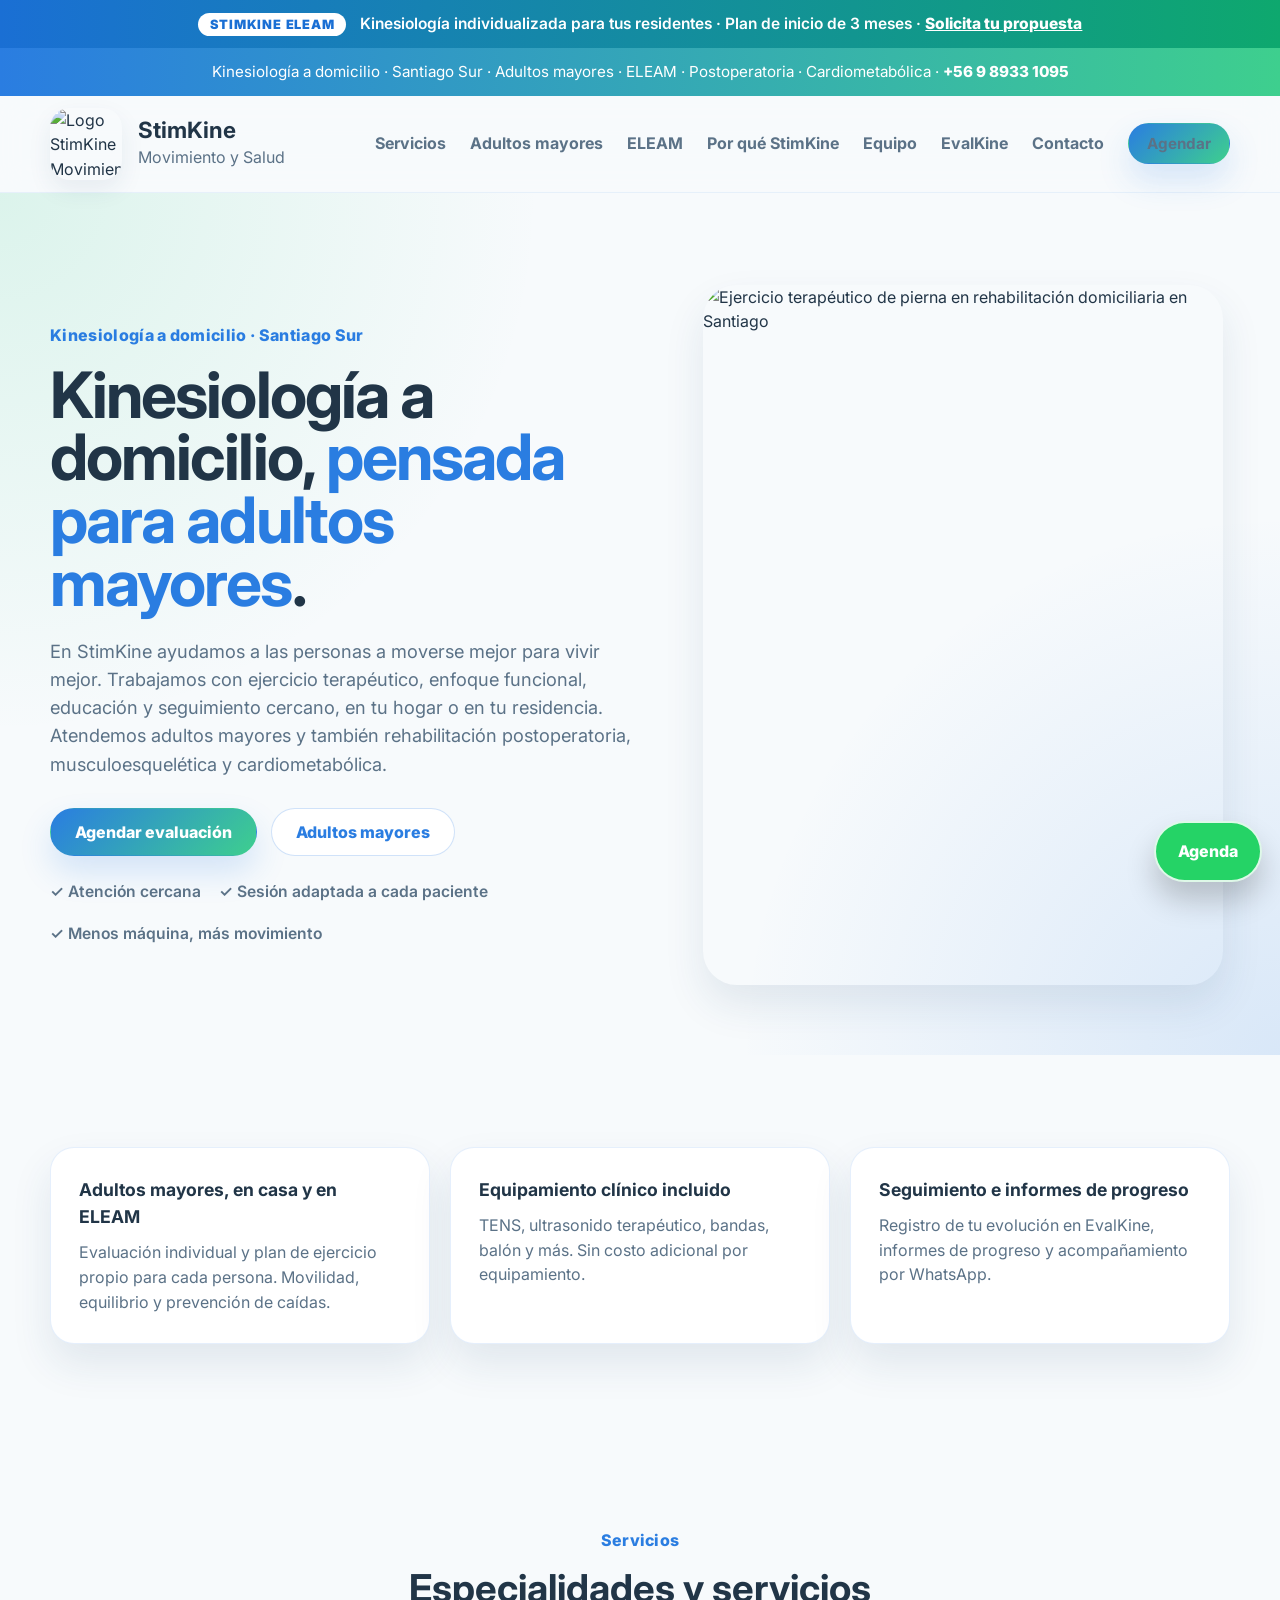
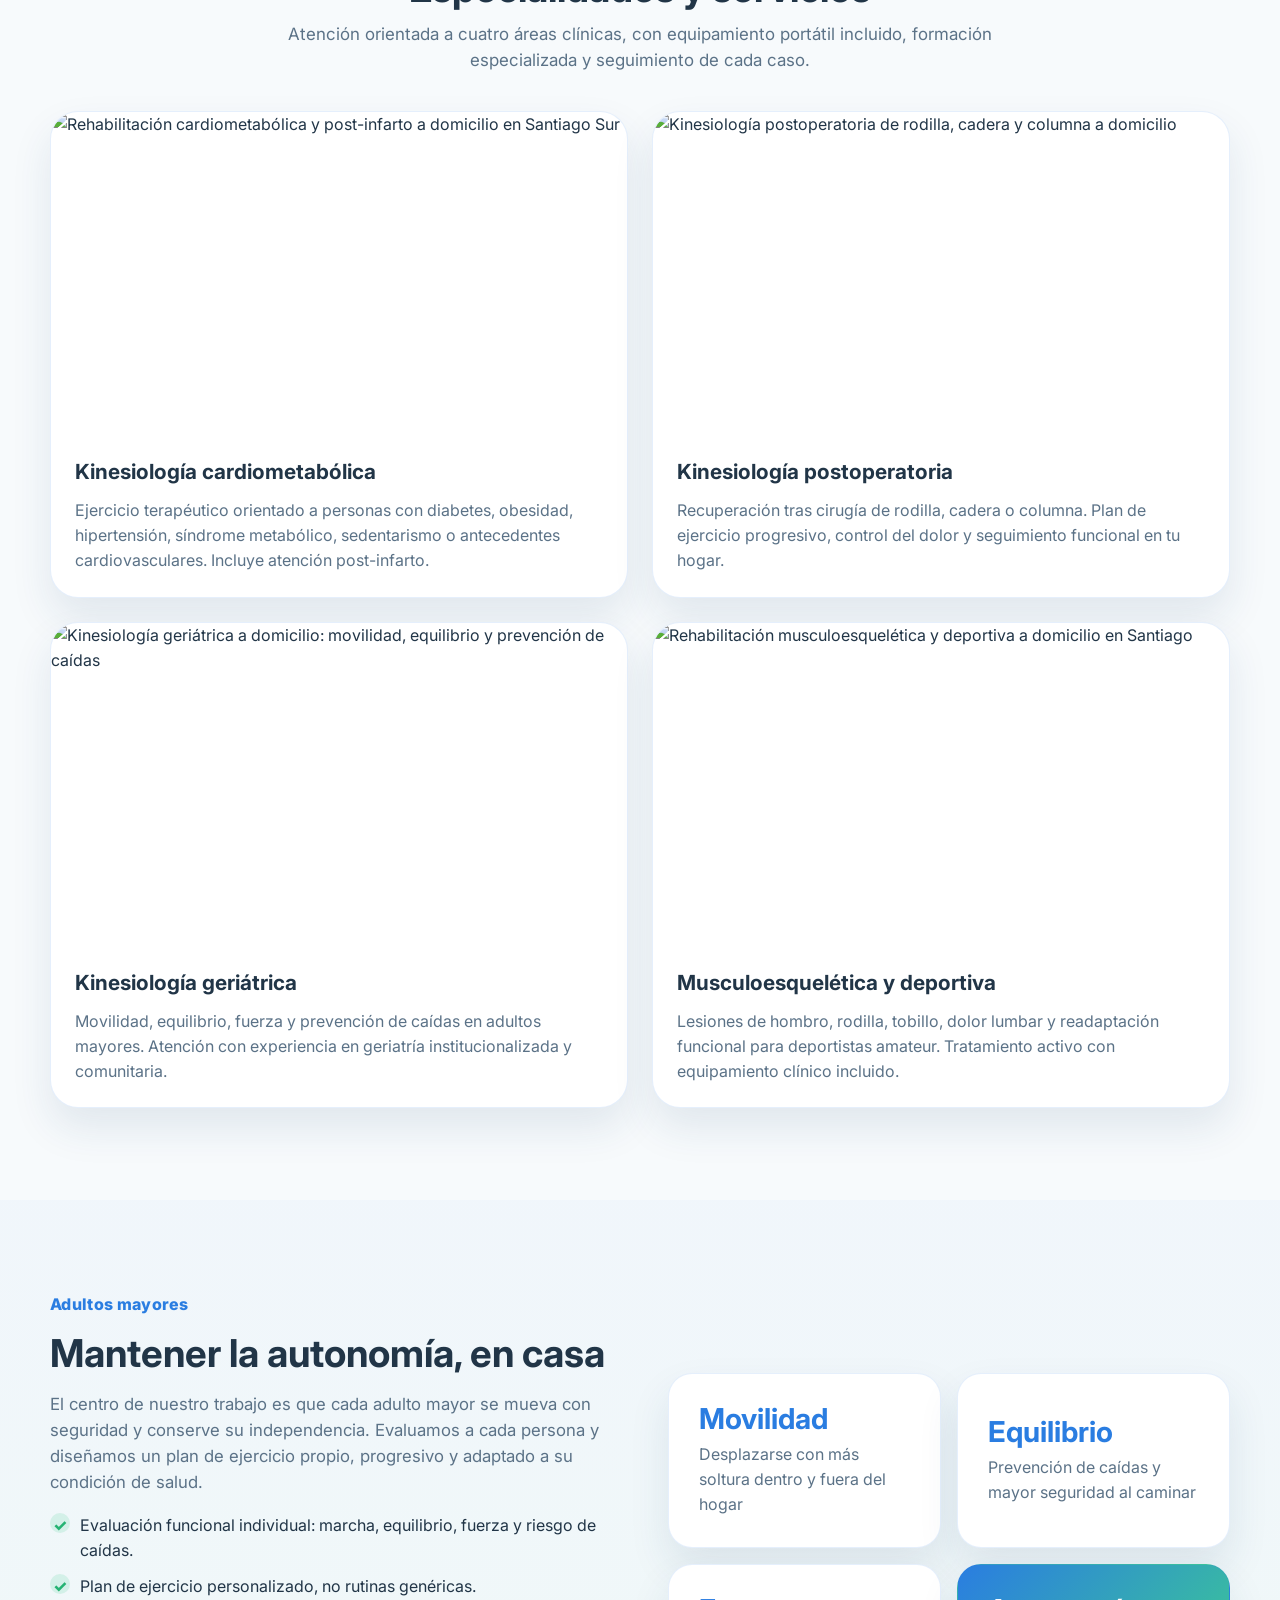
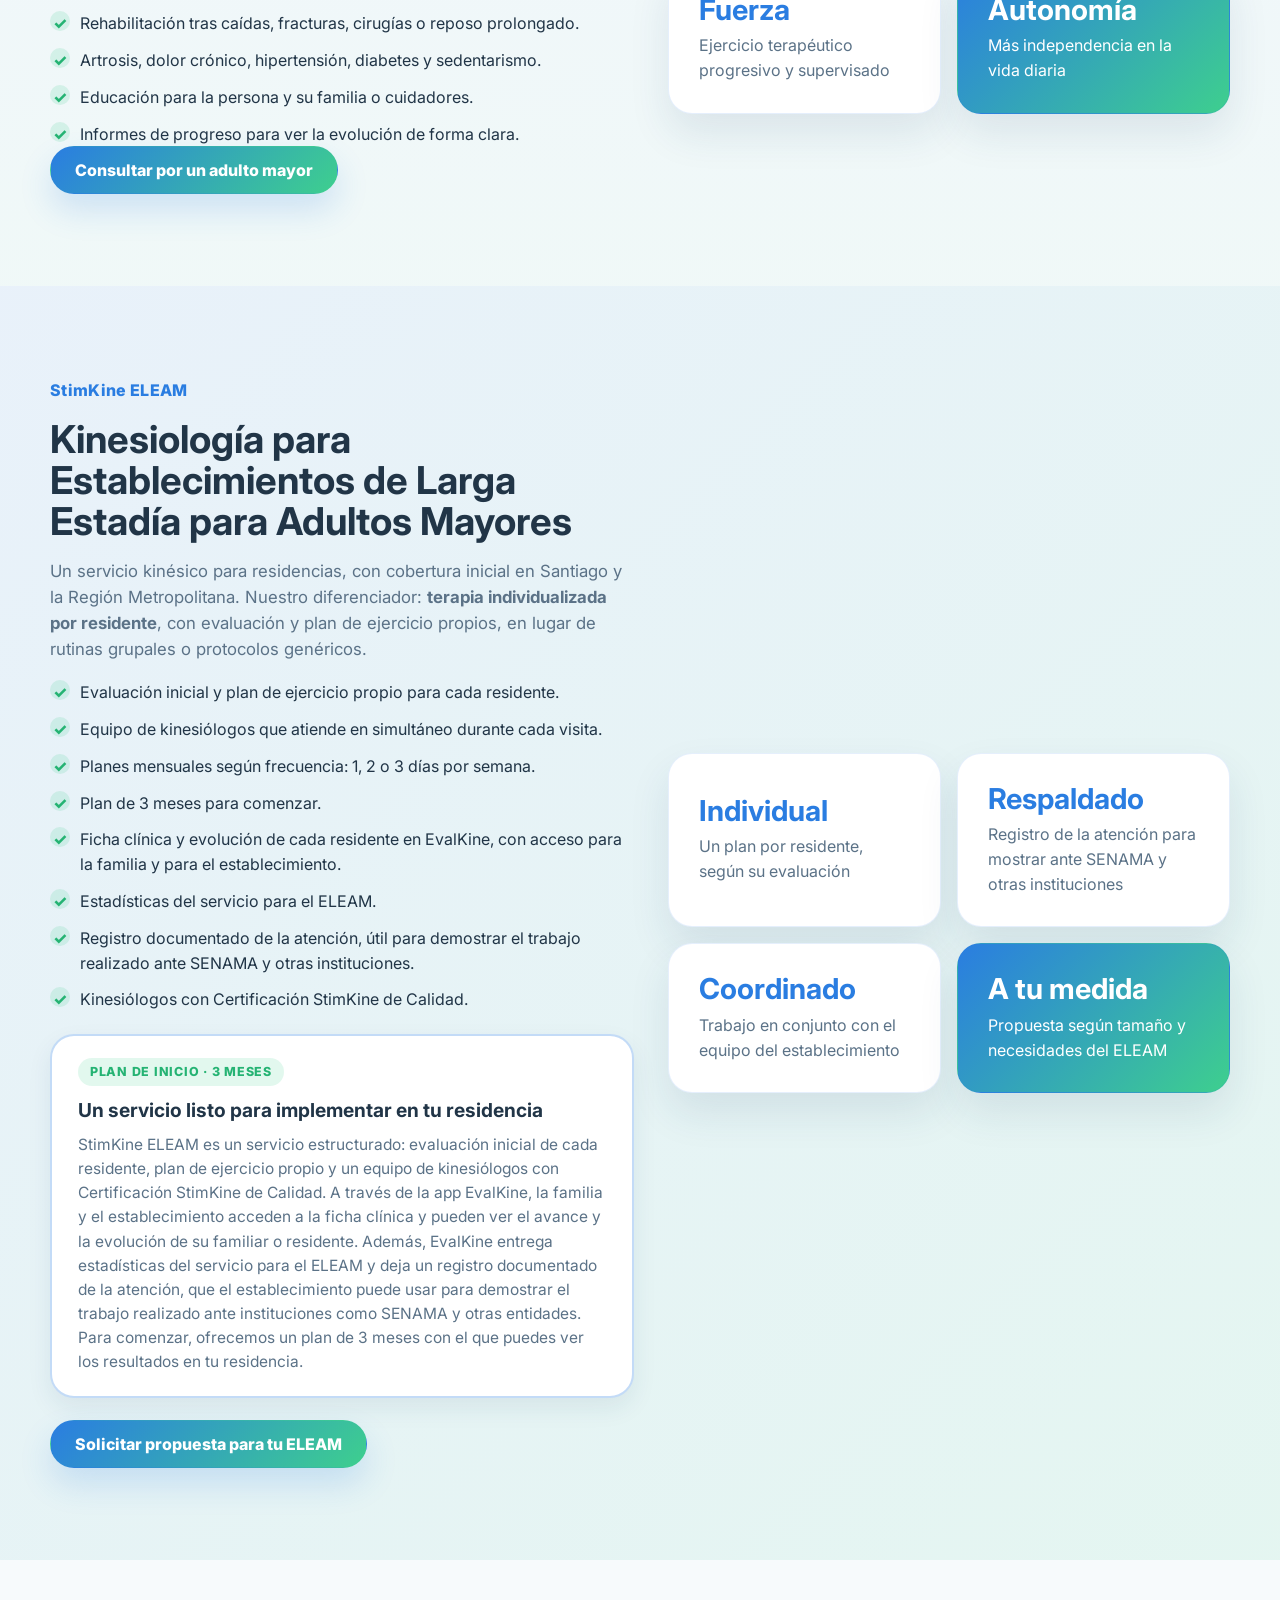
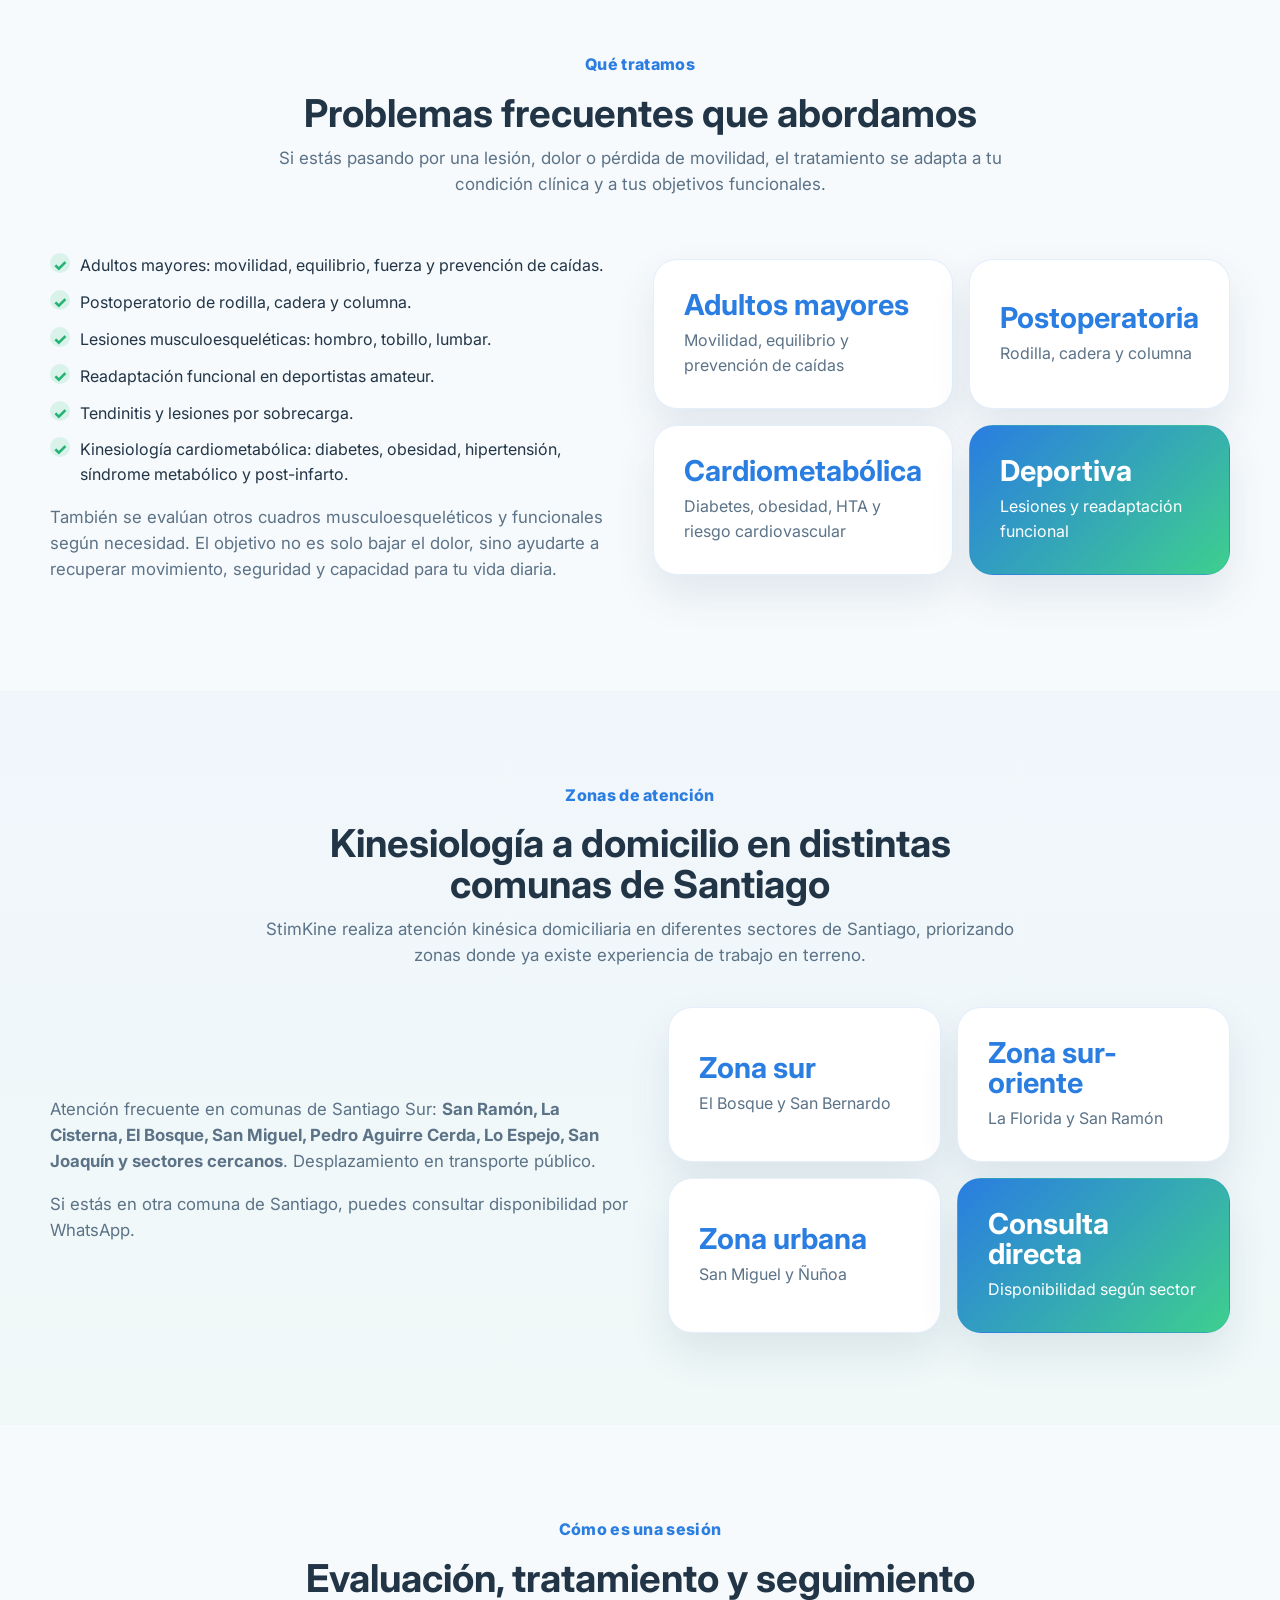
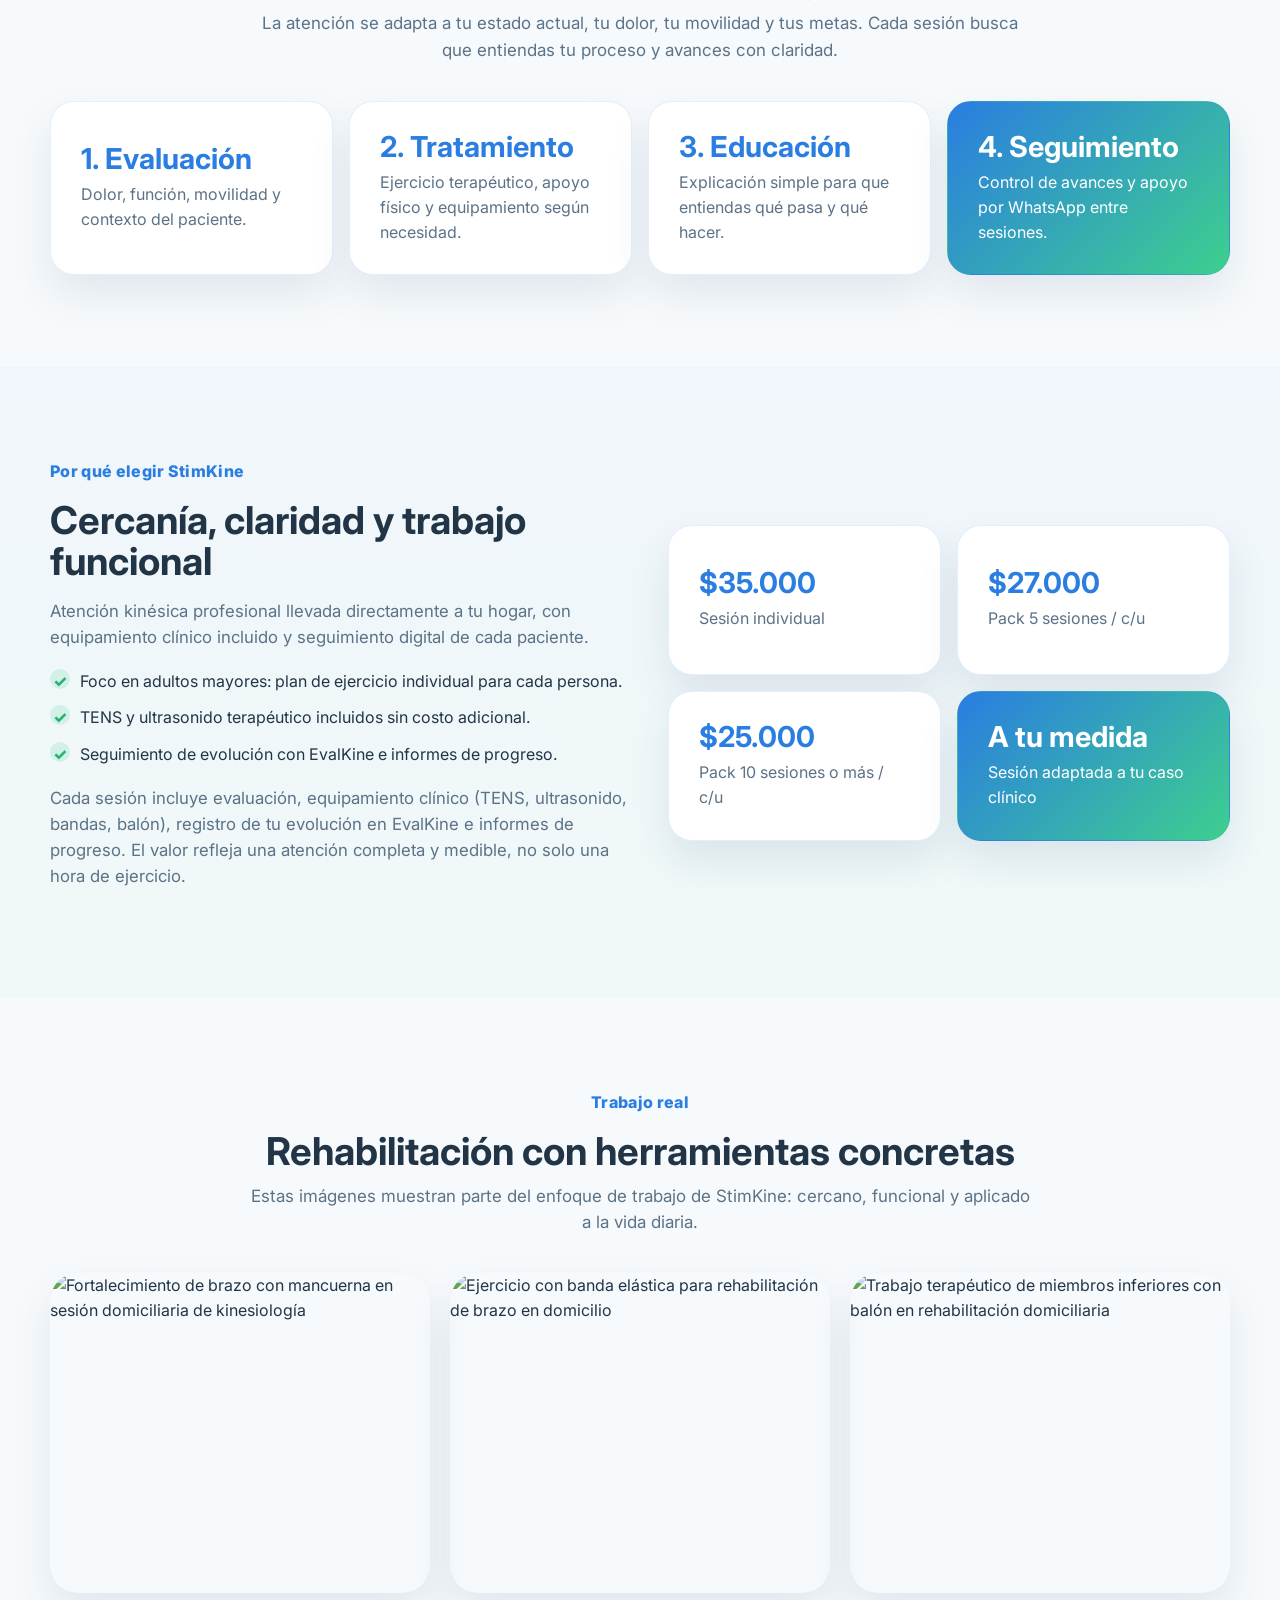
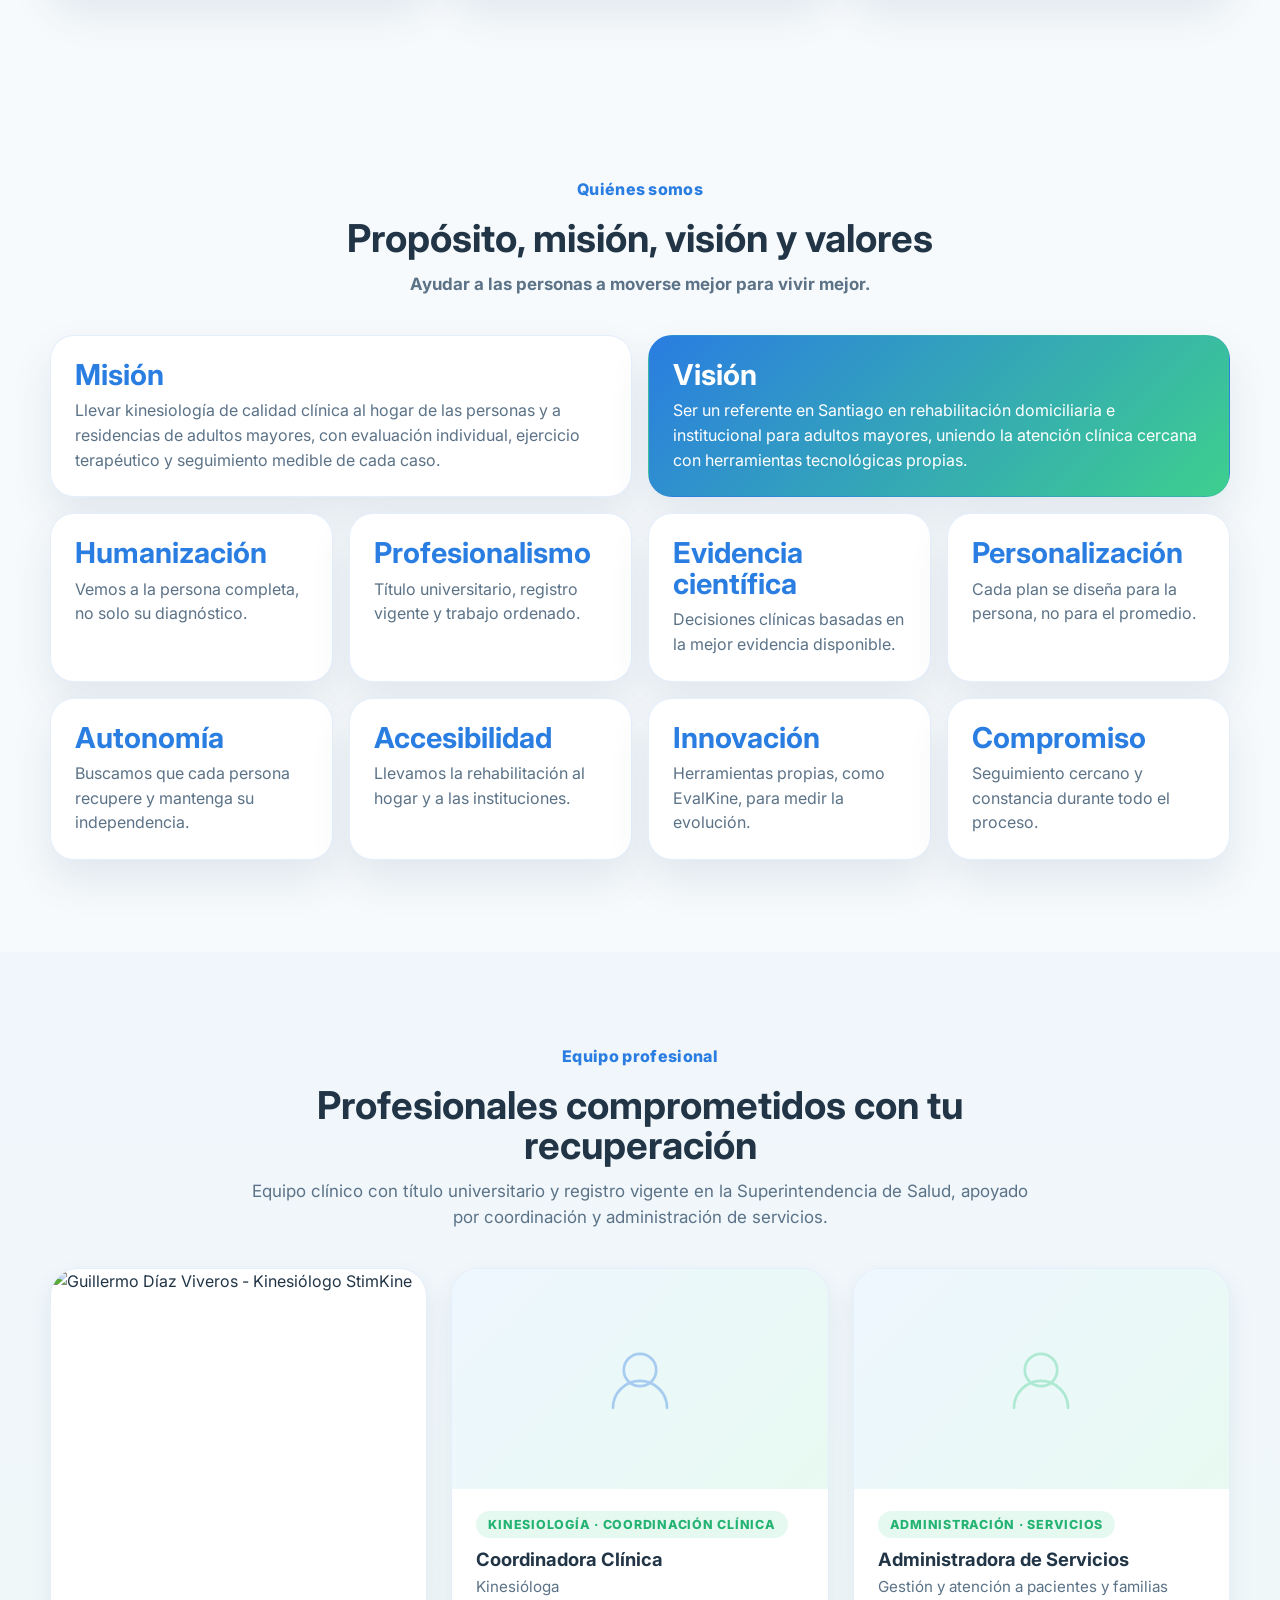
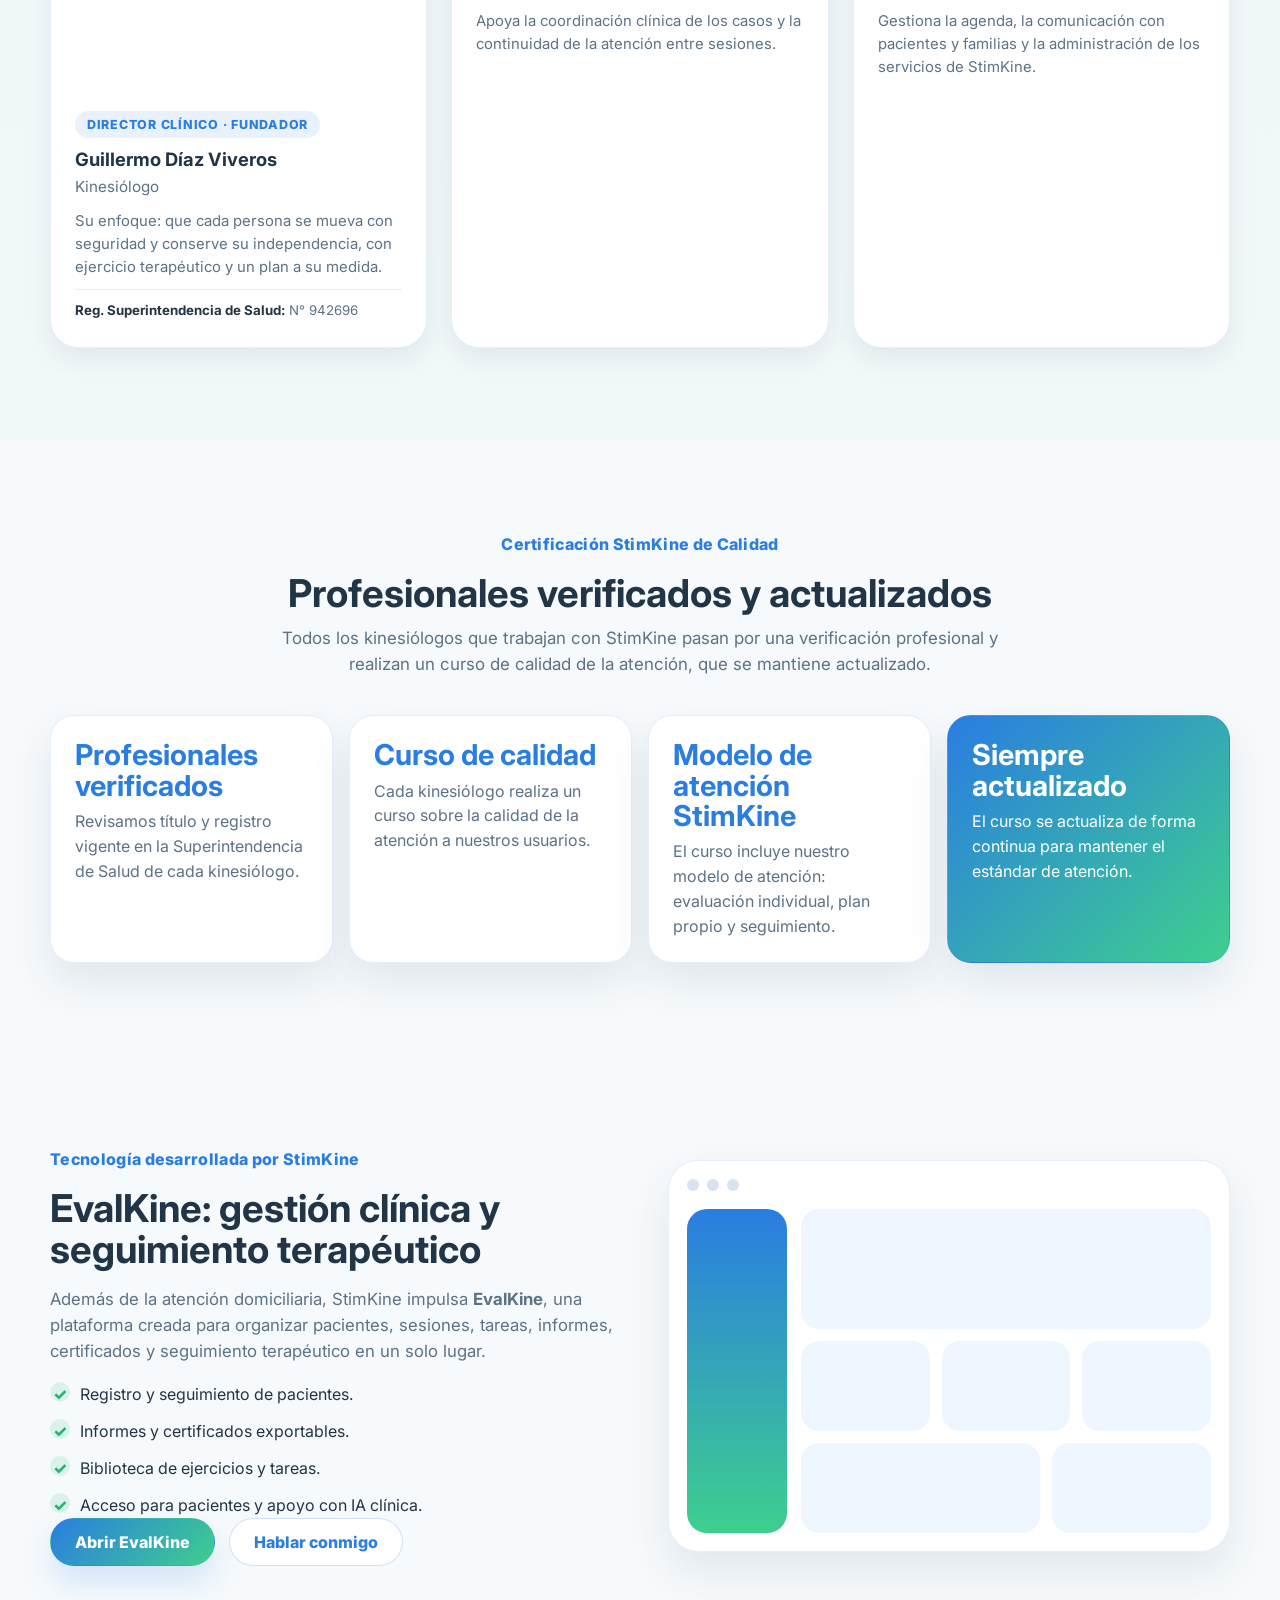
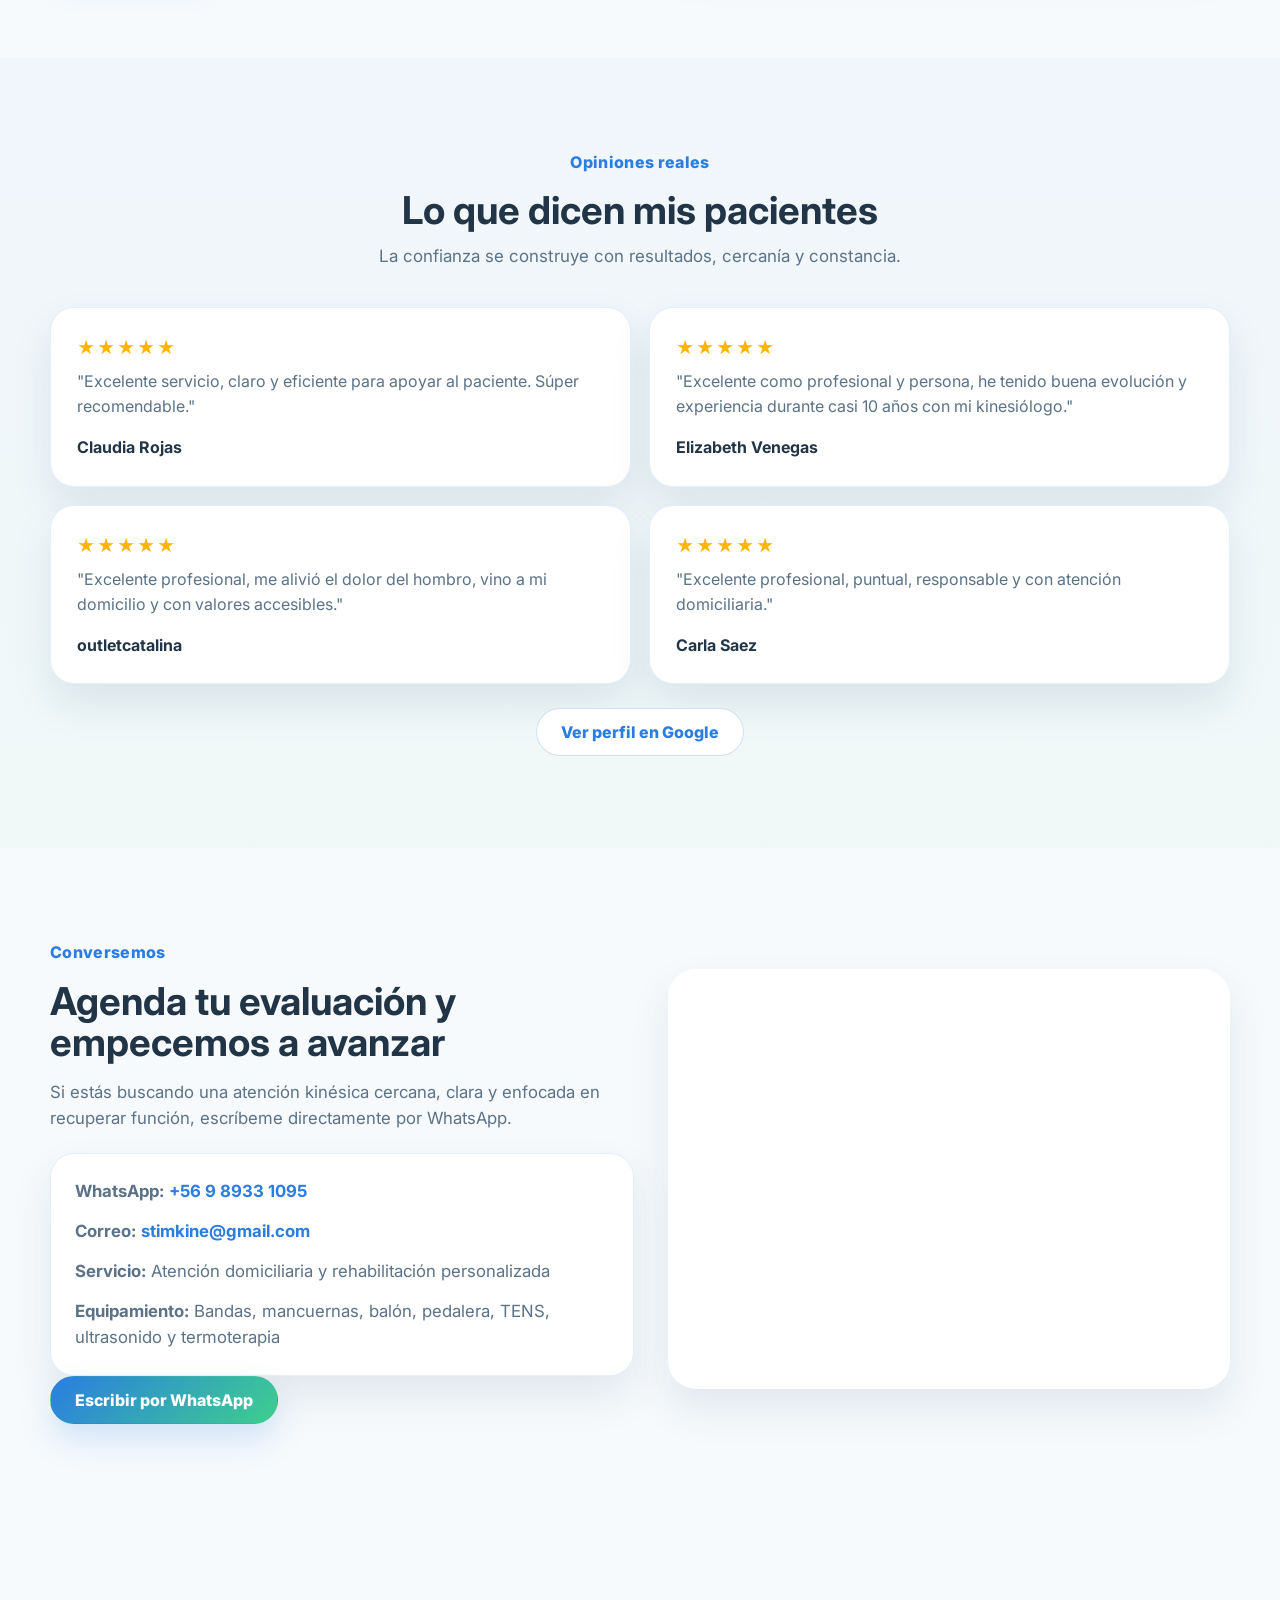
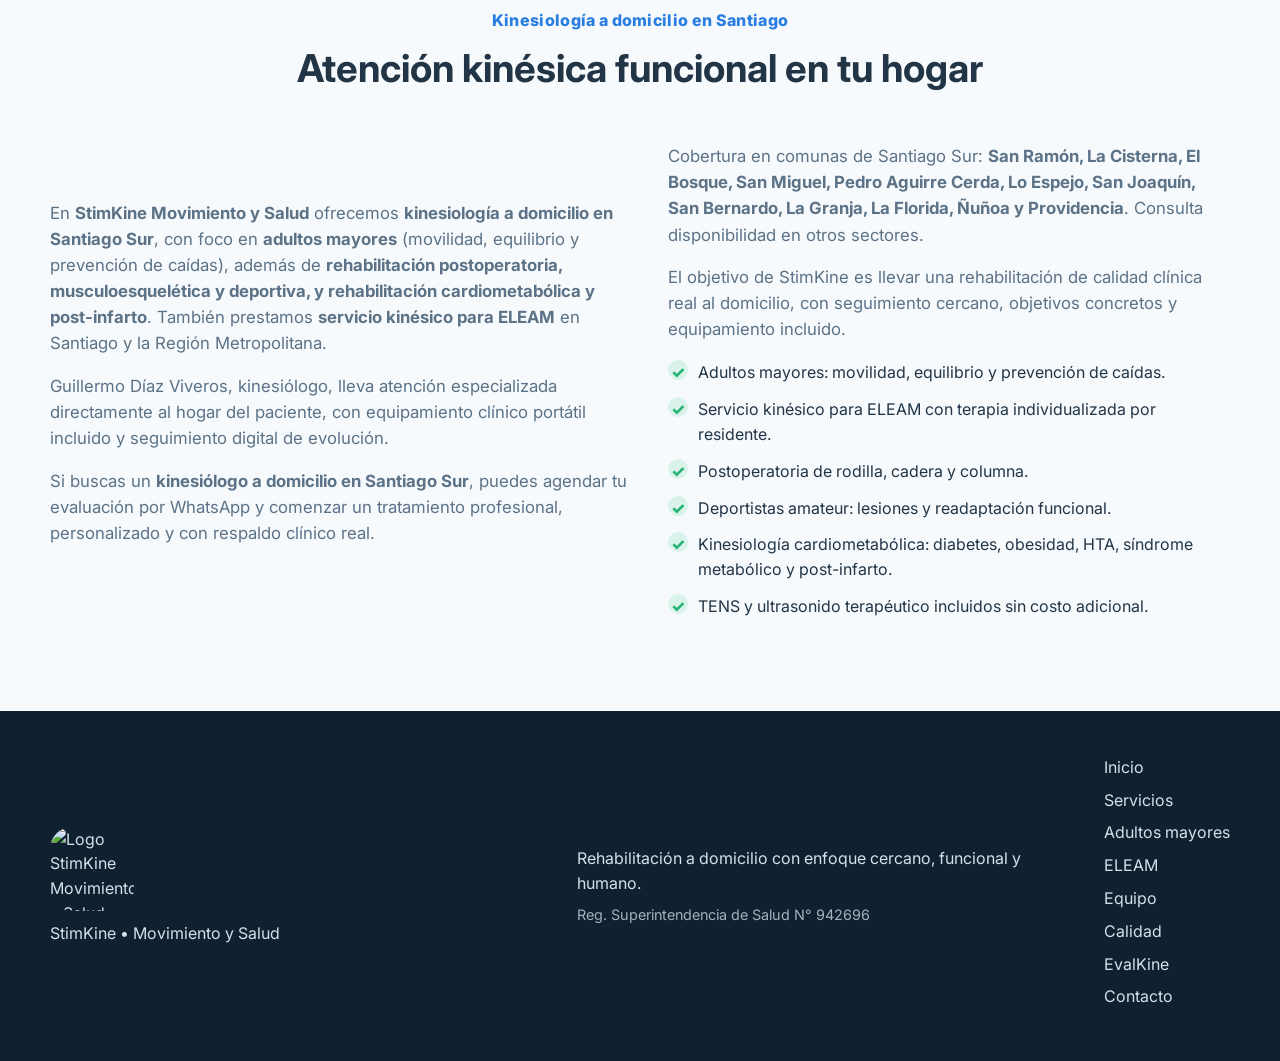
==== commit 7cdfdf6f: "Update index.html" ====
--- a/index.html
+++ b/index.html
@@ -786,6 +786,28 @@
           </article>
         </div>
 
+        <div class="center reveal">
+          <a class="btn btn-secondary" href="https://www.google.com/search?q=Stimkine+-+Kinesiolog%C3%ADa+a+Domicilio+y+Rehabilitaci%C3%B3n" target="_blank" rel="noopener">Ver perfil en Google</a>
+        </div>
+      </div>
+    </section>
+
+    <section class="section contact-section" id="contacto">
+      <div class="container contact-grid">
+        <div class="contact-copy reveal">
+          <span class="eyebrow">Conversemos</span>
+          <h2>Agenda tu evaluación y empecemos a avanzar</h2>
+          <p>Si estás buscando una atención kinésica cercana, clara y enfocada en recuperar función, escríbeme directamente por WhatsApp.</p>
+
+          <div class="contact-box">
+            <p><strong>WhatsApp:</strong> <a href="https://wa.me/56989331095?text=Hola%20StimKine,%20quisiera%20agendar%20una%20evaluaci%C3%B3n." target="_blank" rel="noopener">+56 9 8933 1095</a></p>
+            <p><strong>Correo:</strong> <a href="mailto:stimkine@gmail.com">stimkine@gmail.com</a></p>
+            <p><strong>Servicio:</strong> Atención domiciliaria y rehabilitación personalizada</p>
+
+            <p><strong>Equipamiento:</strong> Bandas, mancuernas, balón, pedalera, TENS, ultrasonido y termoterapia</p>
+          </div>
+
+          <div class="hero-actions">
             <a class="btn btn-primary" href="https://wa.me/56989331095?text=Hola%20StimKine,%20quiero%20agendar%20una%20evaluaci%C3%B3n." target="_blank" rel="noopener">Escribir por WhatsApp</a>
           </div>
         </div>
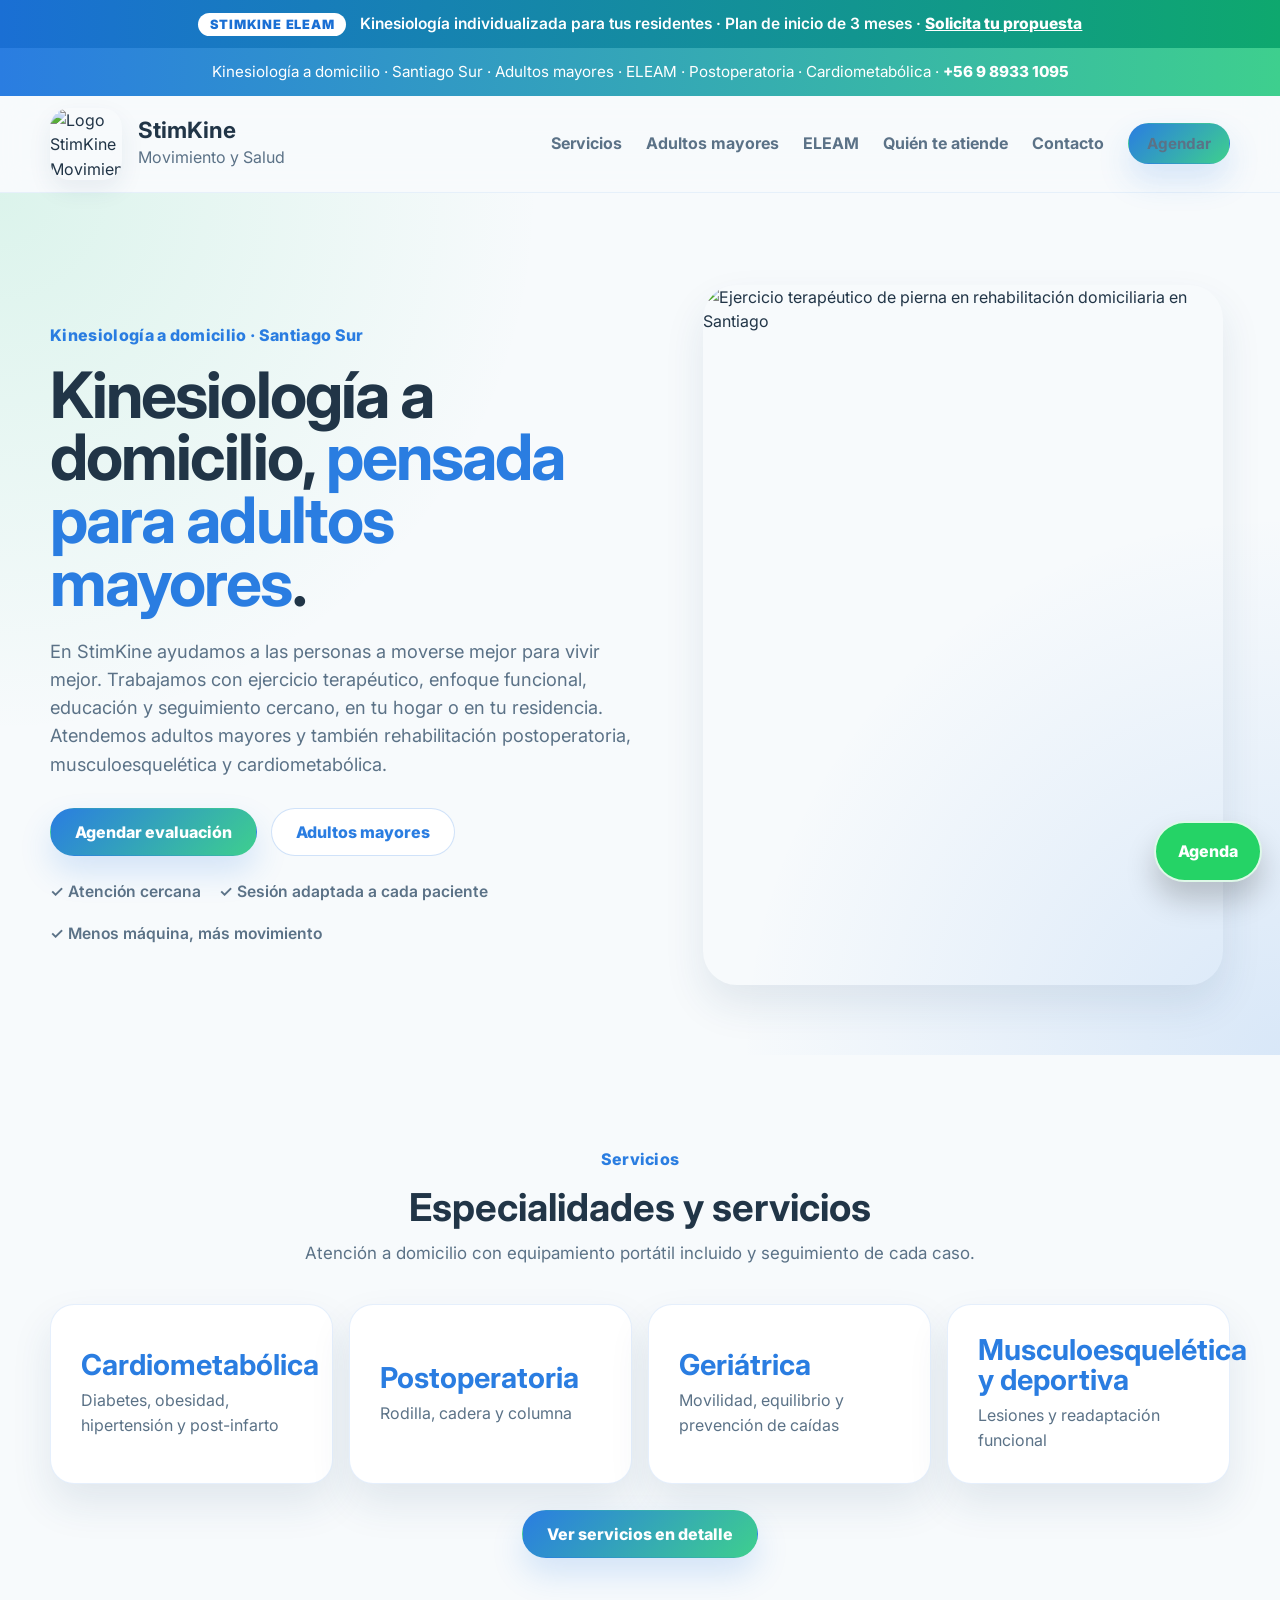
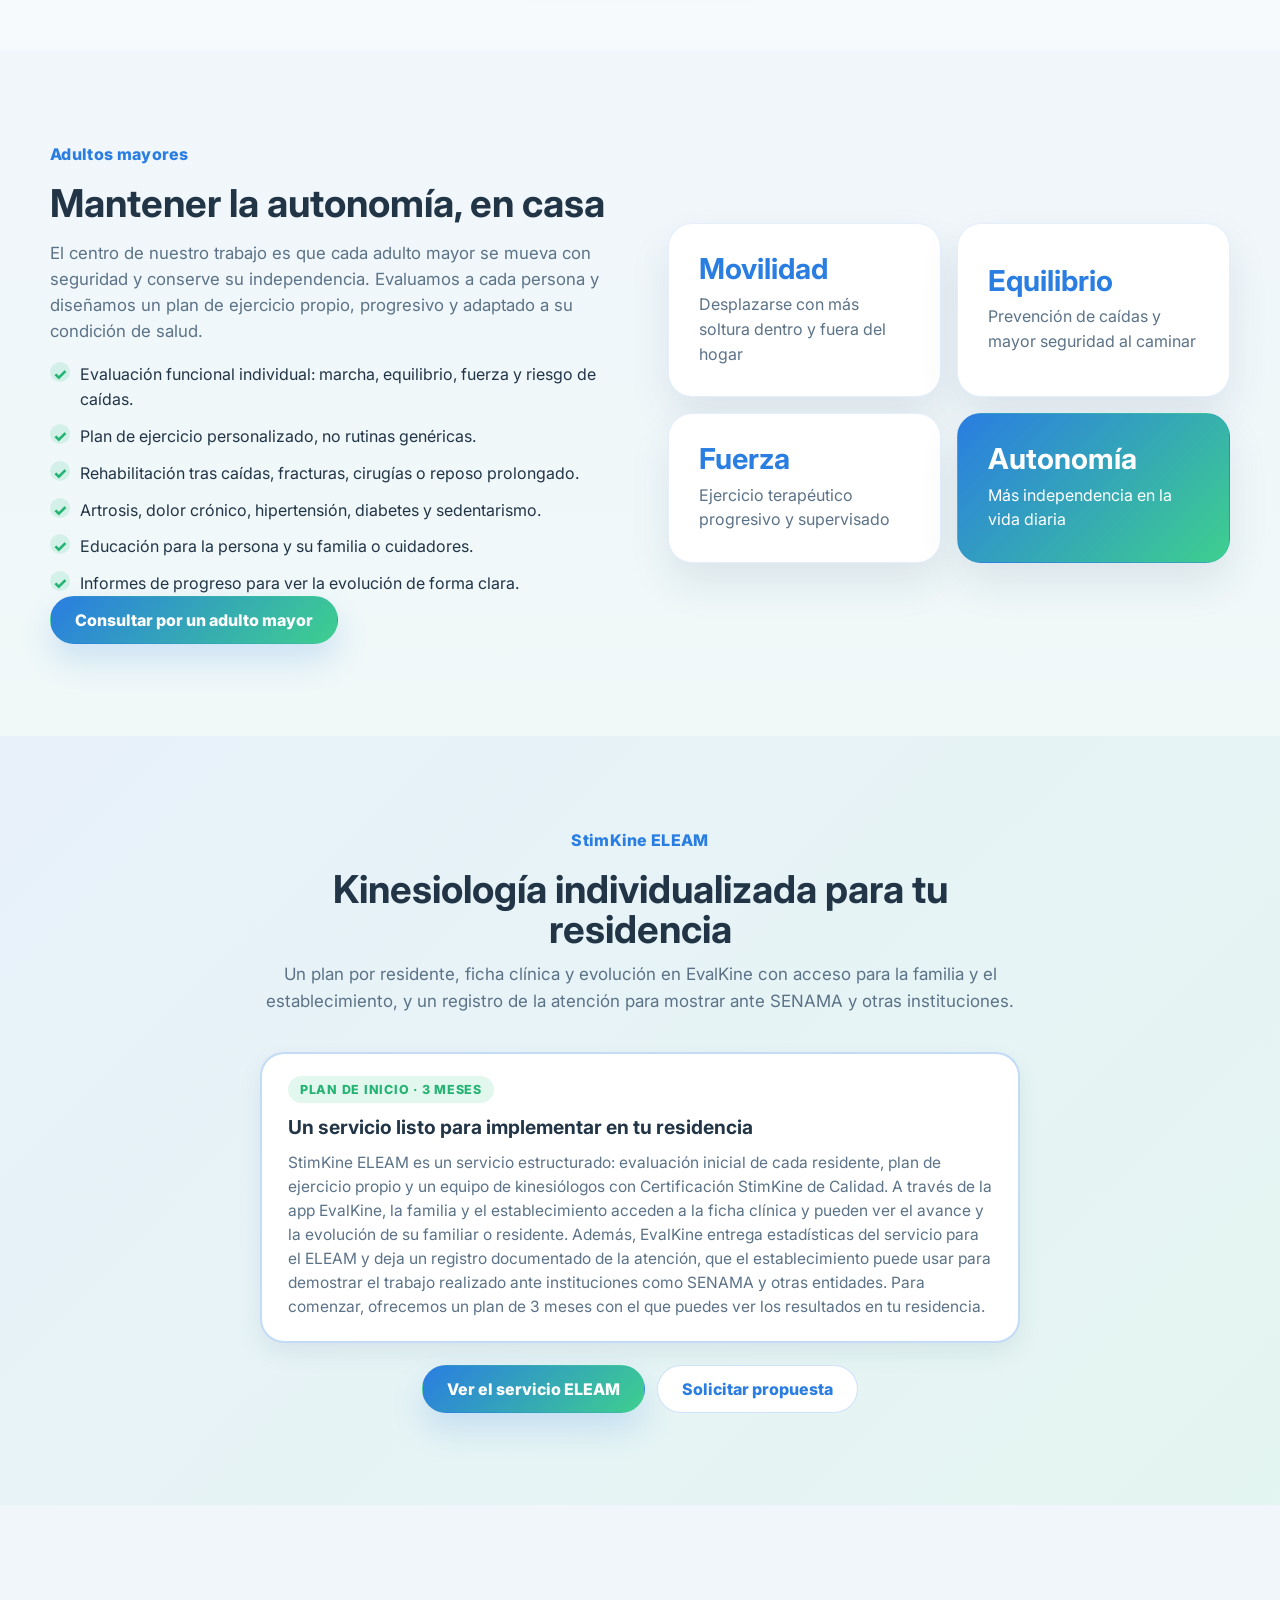
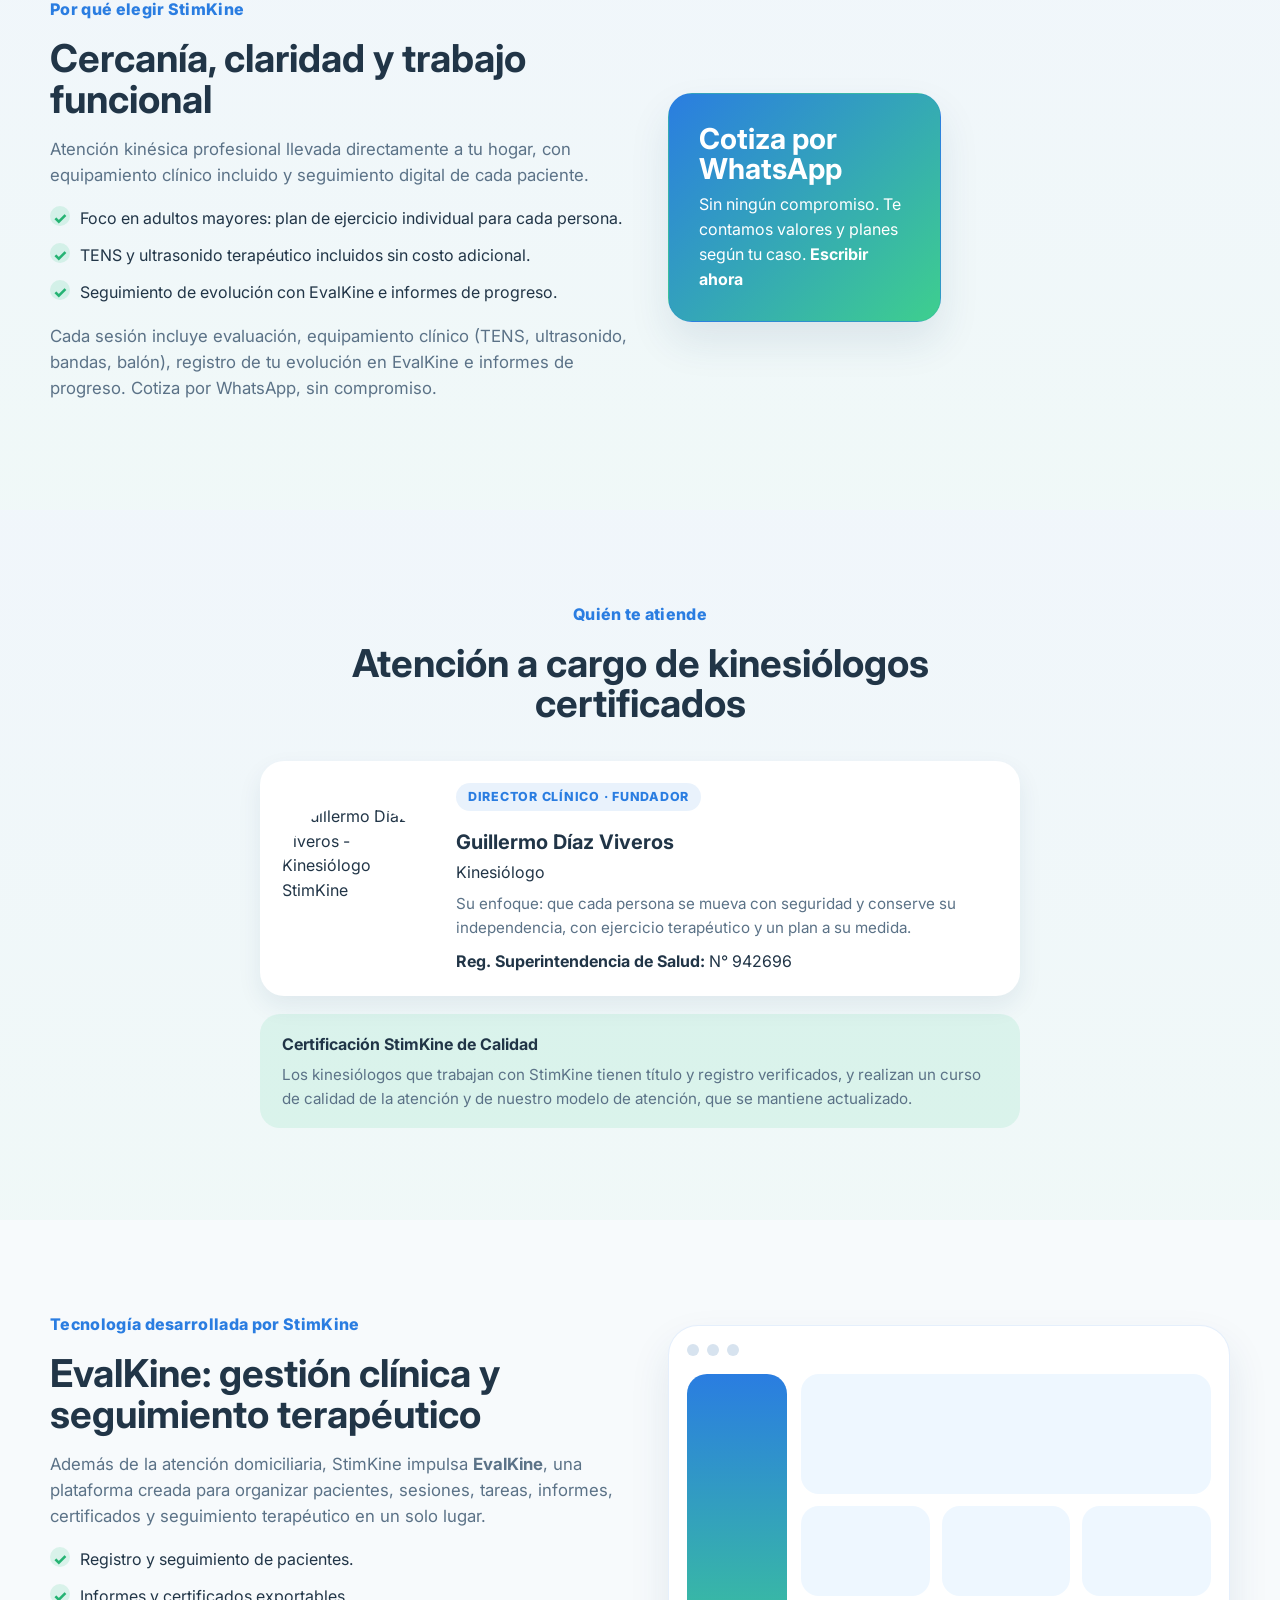
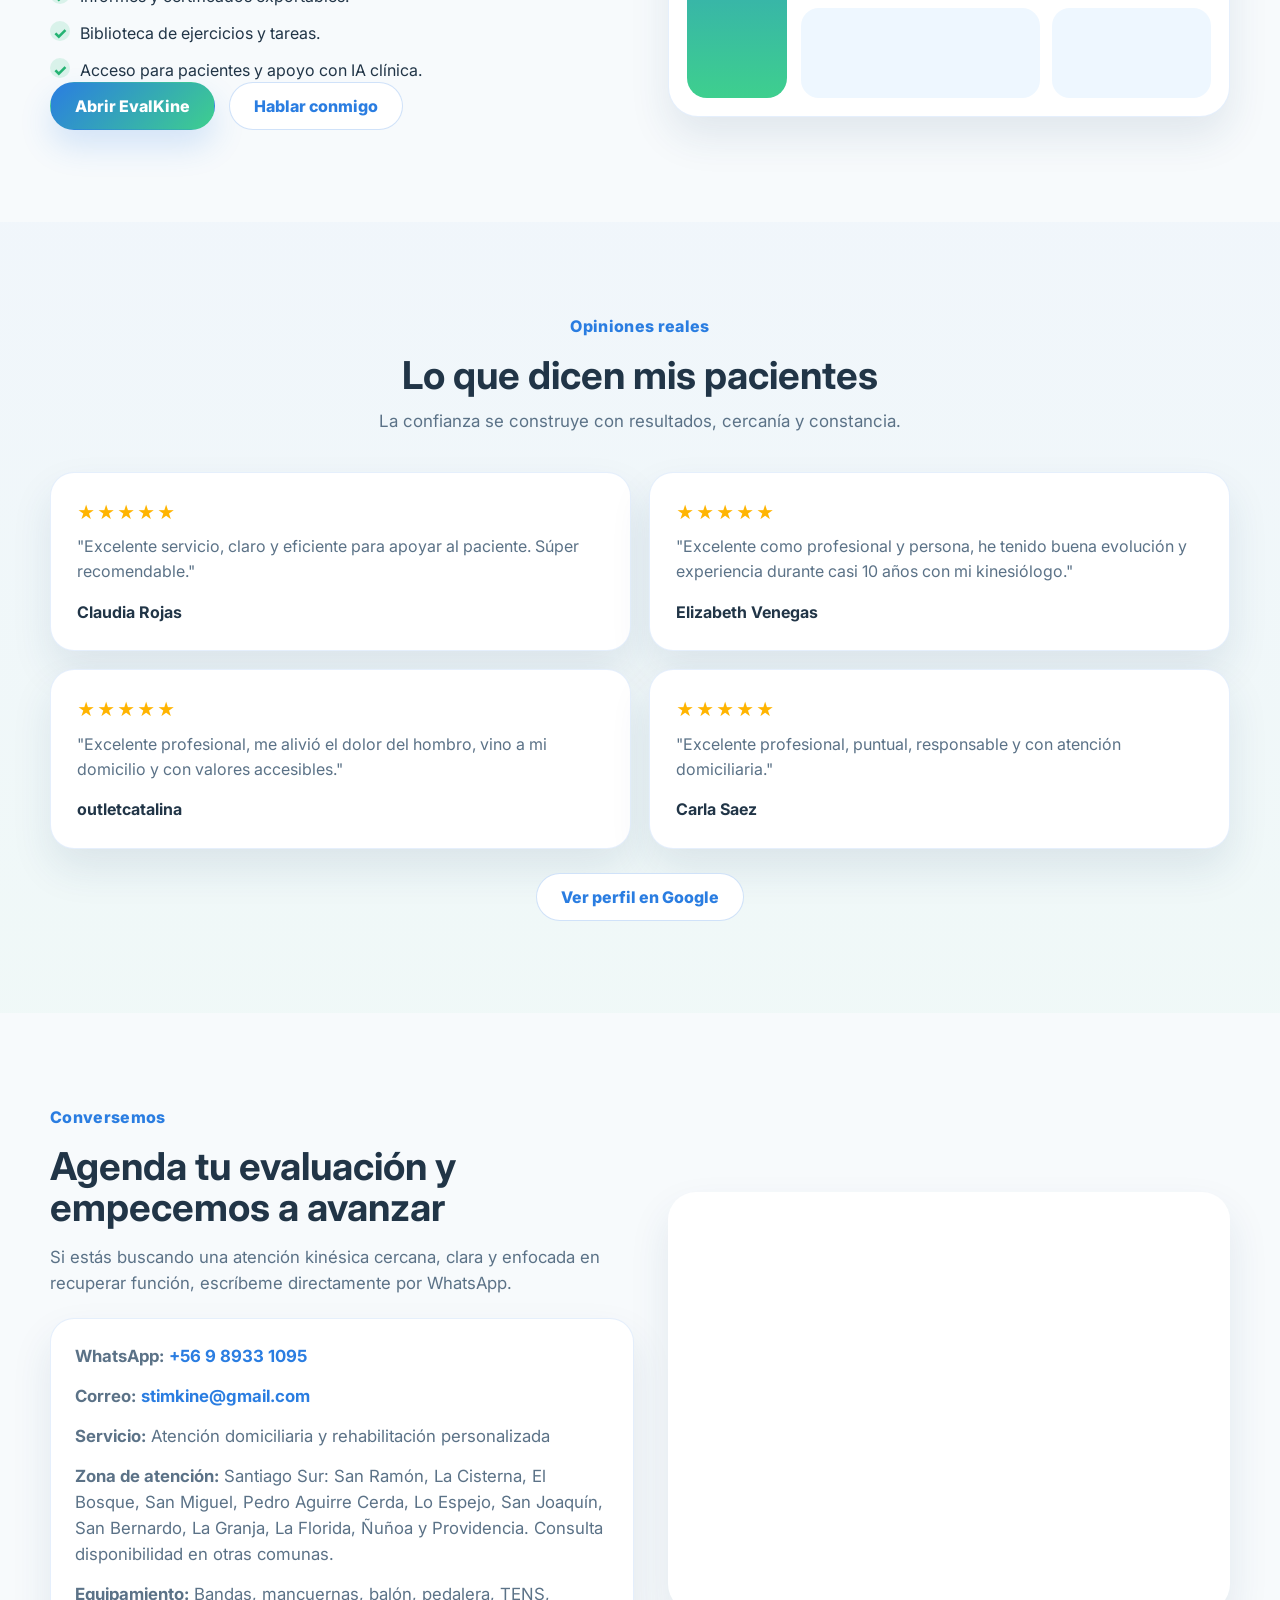
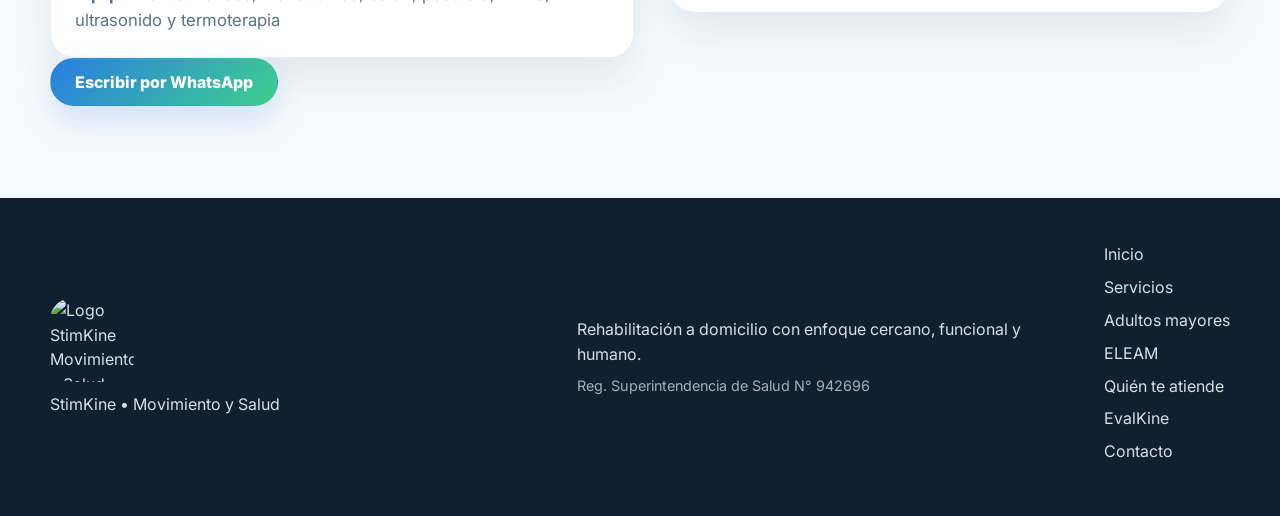
==== commit 27efba8d: "Update index.html" ====
--- a/index.html
+++ b/index.html
@@ -30,6 +30,17 @@
     .eleam-section {
       background: linear-gradient(135deg, rgba(42,125,225,.07), rgba(62,207,142,.10));
     }
+    /* ── QUIÉN TE ATIENDE ── */
+    .doc-card { display:flex; gap:24px; align-items:center; background:#fff; border-radius:24px; padding:22px; box-shadow:var(--shadow-soft); max-width:760px; margin:0 auto 18px; }
+    .doc-photo { width:150px; height:150px; border-radius:50%; object-fit:cover; object-position:center 10%; flex-shrink:0; }
+    .doc-info h3 { margin:6px 0 2px; font-size:1.25rem; }
+    .doc-info .team-title { margin:0 0 8px; }
+    .doc-text { color:var(--muted); font-size:.95rem; margin:0 0 10px; }
+    .doc-cert { max-width:760px; margin:0 auto; background:rgba(62,207,142,.12); border-radius:20px; padding:18px 22px; }
+    .doc-cert strong { display:block; margin-bottom:6px; }
+    .doc-cert p { margin:0; color:var(--muted); font-size:.95rem; }
+    @media (max-width:600px){ .doc-card{ flex-direction:column; text-align:center; } .doc-photo{ width:130px; height:130px; } }
+
     /* ── PROMO ELEAM ── */
     .promo-bar {
       background: linear-gradient(90deg, #1a6fd4 0%, #0ea86e 100%);
@@ -251,9 +262,7 @@
         <a href="#servicios">Servicios</a>
         <a href="#adulto-mayor">Adultos mayores</a>
         <a href="#eleam">ELEAM</a>
-        <a href="#porque">Por qué StimKine</a>
-        <a href="#equipo">Equipo</a>
-        <a href="#evalkine">EvalKine</a>
+        <a href="#equipo">Quién te atiende</a>
         <a href="#contacto">Contacto</a>
         <a class="btn btn-small btn-primary" href="https://wa.me/56989331095?text=Hola%20StimKine,%20quisiera%20agendar%20una%20evaluaci%C3%B3n." target="_blank" rel="noopener">Agendar</a>
       </nav>
@@ -287,65 +296,22 @@
       </div>
     </section>
 
-    <section class="section stats">
-      <div class="container stats-grid">
-        <article class="stat-card reveal">
-          <strong>Adultos mayores, en casa y en ELEAM</strong>
-          <p>Evaluación individual y plan de ejercicio propio para cada persona. Movilidad, equilibrio y prevención de caídas.</p>
-        </article>
-        <article class="stat-card reveal">
-          <strong>Equipamiento clínico incluido</strong>
-          <p>TENS, ultrasonido terapéutico, bandas, balón y más. Sin costo adicional por equipamiento.</p>
-        </article>
-        <article class="stat-card reveal">
-          <strong>Seguimiento e informes de progreso</strong>
-          <p>Registro de tu evolución en EvalKine, informes de progreso y acompañamiento por WhatsApp.</p>
-        </article>
-      </div>
-    </section>
-
     <section class="section" id="servicios">
       <div class="container">
         <div class="section-heading reveal">
           <span class="eyebrow">Servicios</span>
           <h2>Especialidades y servicios</h2>
-          <p>Atención orientada a cuatro áreas clínicas, con equipamiento portátil incluido, formación especializada y seguimiento de cada caso.</p>
-        </div>
-
-        <div class="services-grid">
-          <article class="service-card reveal">
-            <img src="assets/tens.jpg" alt="Rehabilitación cardiometabólica y post-infarto a domicilio en Santiago Sur" />
-            <div class="service-content">
-              <h3>Kinesiología cardiometabólica</h3>
-              <p>Ejercicio terapéutico orientado a personas con diabetes, obesidad, hipertensión, síndrome metabólico, sedentarismo o antecedentes cardiovasculares. Incluye atención post-infarto.</p>
-            </div>
-          </article>
-
-          <article class="service-card reveal">
-            <img src="assets/pelota_rodillas.jpg" alt="Kinesiología postoperatoria de rodilla, cadera y columna a domicilio" />
-            <div class="service-content">
-              <h3>Kinesiología postoperatoria</h3>
-              <p>Recuperación tras cirugía de rodilla, cadera o columna. Plan de ejercicio progresivo, control del dolor y seguimiento funcional en tu hogar.</p>
-            </div>
-          </article>
-
-          <article class="service-card reveal">
-            <img src="assets/banda_pierna.jpg" alt="Kinesiología geriátrica a domicilio: movilidad, equilibrio y prevención de caídas" />
-            <div class="service-content">
-              <h3>Kinesiología geriátrica</h3>
-              <p>Movilidad, equilibrio, fuerza y prevención de caídas en adultos mayores. Atención con experiencia en geriatría institucionalizada y comunitaria.</p>
-            </div>
-          </article>
-
-          <article class="service-card reveal">
-            <img src="assets/banda_brazo.jpg" alt="Rehabilitación musculoesquelética y deportiva a domicilio en Santiago" />
-            <div class="service-content">
-              <h3>Musculoesquelética y deportiva</h3>
-              <p>Lesiones de hombro, rodilla, tobillo, dolor lumbar y readaptación funcional para deportistas amateur. Tratamiento activo con equipamiento clínico incluido.</p>
-            </div>
-          </article>
-        </div>
-
+          <p>Atención a domicilio con equipamiento portátil incluido y seguimiento de cada caso.</p>
+        </div>
+        <div class="why-cards reveal" style="grid-template-columns: repeat(auto-fit, minmax(220px, 1fr));">
+          <article class="mini-card"><strong>Cardiometabólica</strong><span>Diabetes, obesidad, hipertensión y post-infarto</span></article>
+          <article class="mini-card"><strong>Postoperatoria</strong><span>Rodilla, cadera y columna</span></article>
+          <article class="mini-card"><strong>Geriátrica</strong><span>Movilidad, equilibrio y prevención de caídas</span></article>
+          <article class="mini-card"><strong>Musculoesquelética y deportiva</strong><span>Lesiones y readaptación funcional</span></article>
+        </div>
+        <div class="center reveal" style="margin-top:26px;">
+          <a class="btn btn-primary" href="servicios.html">Ver servicios en detalle</a>
+        </div>
       </div>
     </section>
 
@@ -392,152 +358,22 @@
     </section>
 
     <section class="section eleam-section" id="eleam">
-      <div class="container why-grid">
-        <div class="why-copy reveal">
+      <div class="container">
+        <div class="section-heading reveal">
           <span class="eyebrow">StimKine ELEAM</span>
-          <h2>Kinesiología para Establecimientos de Larga Estadía para Adultos Mayores</h2>
-          <p>
-            Un servicio kinésico para residencias, con cobertura inicial en Santiago y la Región Metropolitana. Nuestro diferenciador: <strong>terapia individualizada por residente</strong>, con evaluación y plan de ejercicio propios, en lugar de rutinas grupales o protocolos genéricos.
-          </p>
-          <ul class="check-list">
-            <li>Evaluación inicial y plan de ejercicio propio para cada residente.</li>
-            <li>Equipo de kinesiólogos que atiende en simultáneo durante cada visita.</li>
-            <li>Planes mensuales según frecuencia: 1, 2 o 3 días por semana.</li>
-            <li>Plan de 3 meses para comenzar.</li>
-            <li>Ficha clínica y evolución de cada residente en EvalKine, con acceso para la familia y para el establecimiento.</li>
-            <li>Estadísticas del servicio para el ELEAM.</li>
-            <li>Registro documentado de la atención, útil para demostrar el trabajo realizado ante SENAMA y otras instituciones.</li>
-            <li>Kinesiólogos con Certificación StimKine de Calidad.</li>
-          </ul>
+          <h2>Kinesiología individualizada para tu residencia</h2>
+          <p>Un plan por residente, ficha clínica y evolución en EvalKine con acceso para la familia y el establecimiento, y un registro de la atención para mostrar ante SENAMA y otras instituciones.</p>
+        </div>
+        <div class="reveal" style="max-width:760px;margin:0 auto;">
           <div class="promo-card">
             <span class="promo-tag">Plan de inicio · 3 meses</span>
             <h3>Un servicio listo para implementar en tu residencia</h3>
             <p>StimKine ELEAM es un servicio estructurado: evaluación inicial de cada residente, plan de ejercicio propio y un equipo de kinesiólogos con Certificación StimKine de Calidad. A través de la app EvalKine, la familia y el establecimiento acceden a la ficha clínica y pueden ver el avance y la evolución de su familiar o residente. Además, EvalKine entrega estadísticas del servicio para el ELEAM y deja un registro documentado de la atención, que el establecimiento puede usar para demostrar el trabajo realizado ante instituciones como SENAMA y otras entidades. Para comenzar, ofrecemos un plan de 3 meses con el que puedes ver los resultados en tu residencia.</p>
           </div>
-          <div class="hero-actions">
-            <a class="btn btn-primary" href="https://wa.me/56989331095?text=Hola%20StimKine,%20quisiera%20solicitar%20informaci%C3%B3n%20de%20StimKine%20ELEAM%20para%20nuestro%20establecimiento." target="_blank" rel="noopener">Solicitar propuesta para tu ELEAM</a>
-          </div>
-        </div>
-
-        <div class="why-cards reveal">
-          <article class="mini-card">
-            <strong>Individual</strong>
-            <span>Un plan por residente, según su evaluación</span>
-          </article>
-          <article class="mini-card">
-            <strong>Respaldado</strong>
-            <span>Registro de la atención para mostrar ante SENAMA y otras instituciones</span>
-          </article>
-          <article class="mini-card">
-            <strong>Coordinado</strong>
-            <span>Trabajo en conjunto con el equipo del establecimiento</span>
-          </article>
-          <article class="mini-card accent">
-            <strong>A tu medida</strong>
-            <span>Propuesta según tamaño y necesidades del ELEAM</span>
-          </article>
-        </div>
-      </div>
-    </section>
-
-    <section class="section" id="problemas">
-      <div class="container">
-        <div class="section-heading reveal">
-          <span class="eyebrow">Qué tratamos</span>
-          <h2>Problemas frecuentes que abordamos</h2>
-          <p>Si estás pasando por una lesión, dolor o pérdida de movilidad, el tratamiento se adapta a tu condición clínica y a tus objetivos funcionales.</p>
-        </div>
-
-        <div class="why-grid">
-          <div class="why-copy reveal">
-            <ul class="check-list">
-              <li>Adultos mayores: movilidad, equilibrio, fuerza y prevención de caídas.</li>
-              <li>Postoperatorio de rodilla, cadera y columna.</li>
-              <li>Lesiones musculoesqueléticas: hombro, tobillo, lumbar.</li>
-              <li>Readaptación funcional en deportistas amateur.</li>
-              <li>Tendinitis y lesiones por sobrecarga.</li>
-              <li>Kinesiología cardiometabólica: diabetes, obesidad, hipertensión, síndrome metabólico y post-infarto.</li>
-            </ul>
-            <p>
-              También se evalúan otros cuadros musculoesqueléticos y funcionales según necesidad. El objetivo no es solo bajar el dolor, sino ayudarte a recuperar movimiento, seguridad y capacidad para tu vida diaria.
-            </p>
-          </div>
-
-          <div class="why-cards reveal">
-            <article class="mini-card">
-              <strong>Adultos mayores</strong>
-              <span>Movilidad, equilibrio y prevención de caídas</span>
-            </article>
-            <article class="mini-card">
-              <strong>Postoperatoria</strong>
-              <span>Rodilla, cadera y columna</span>
-            </article>
-            <article class="mini-card">
-              <strong>Cardiometabólica</strong>
-              <span>Diabetes, obesidad, HTA y riesgo cardiovascular</span>
-            </article>
-            <article class="mini-card accent">
-              <strong>Deportiva</strong>
-              <span>Lesiones y readaptación funcional</span>
-            </article>
-          </div>
-        </div>
-      </div>
-    </section>
-
-    <section class="section section-soft">
-      <div class="container">
-        <div class="section-heading reveal">
-          <span class="eyebrow">Zonas de atención</span>
-          <h2>Kinesiología a domicilio en distintas comunas de Santiago</h2>
-          <p>StimKine realiza atención kinésica domiciliaria en diferentes sectores de Santiago, priorizando zonas donde ya existe experiencia de trabajo en terreno.</p>
-        </div>
-
-        <div class="why-grid">
-          <div class="why-copy reveal">
-            <p>
-              Atención frecuente en comunas de Santiago Sur: <strong>San Ramón, La Cisterna, El Bosque, San Miguel, Pedro Aguirre Cerda, Lo Espejo, San Joaquín y sectores cercanos</strong>. Desplazamiento en transporte público.
-            </p>
-            <p>
-              Si estás en otra comuna de Santiago, puedes consultar disponibilidad por WhatsApp.
-            </p>
-          </div>
-
-          <div class="why-cards reveal">
-            <article class="mini-card"><strong>Zona sur</strong><span>El Bosque y San Bernardo</span></article>
-            <article class="mini-card"><strong>Zona sur-oriente</strong><span>La Florida y San Ramón</span></article>
-            <article class="mini-card"><strong>Zona urbana</strong><span>San Miguel y Ñuñoa</span></article>
-            <article class="mini-card accent"><strong>Consulta directa</strong><span>Disponibilidad según sector</span></article>
-          </div>
-        </div>
-      </div>
-    </section>
-
-    <section class="section">
-      <div class="container">
-        <div class="section-heading reveal">
-          <span class="eyebrow">Cómo es una sesión</span>
-          <h2>Evaluación, tratamiento y seguimiento</h2>
-          <p>La atención se adapta a tu estado actual, tu dolor, tu movilidad y tus metas. Cada sesión busca que entiendas tu proceso y avances con claridad.</p>
-        </div>
-
-        <div class="why-cards reveal" style="grid-template-columns: repeat(auto-fit, minmax(220px, 1fr));">
-          <article class="mini-card">
-            <strong>1. Evaluación</strong>
-            <span>Dolor, función, movilidad y contexto del paciente.</span>
-          </article>
-          <article class="mini-card">
-            <strong>2. Tratamiento</strong>
-            <span>Ejercicio terapéutico, apoyo físico y equipamiento según necesidad.</span>
-          </article>
-          <article class="mini-card">
-            <strong>3. Educación</strong>
-            <span>Explicación simple para que entiendas qué pasa y qué hacer.</span>
-          </article>
-          <article class="mini-card accent">
-            <strong>4. Seguimiento</strong>
-            <span>Control de avances y apoyo por WhatsApp entre sesiones.</span>
-          </article>
+        </div>
+        <div class="center reveal" style="margin-top:8px;display:flex;gap:12px;justify-content:center;flex-wrap:wrap;">
+          <a class="btn btn-primary" href="eleam.html">Ver el servicio ELEAM</a>
+          <a class="btn btn-secondary" href="https://wa.me/56989331095?text=Hola%20StimKine,%20quisiera%20solicitar%20informaci%C3%B3n%20de%20StimKine%20ELEAM%20para%20nuestro%20establecimiento." target="_blank" rel="noopener">Solicitar propuesta</a>
         </div>
       </div>
     </section>
@@ -555,157 +391,40 @@
             <li>TENS y ultrasonido terapéutico incluidos sin costo adicional.</li>
             <li>Seguimiento de evolución con EvalKine e informes de progreso.</li>
           </ul>
-          <p class="price-note">
-            Cada sesión incluye evaluación, equipamiento clínico (TENS, ultrasonido, bandas, balón), registro de tu evolución en EvalKine e informes de progreso. El valor refleja una atención completa y medible, no solo una hora de ejercicio.
-          </p>
+          <p class="price-note">Cada sesión incluye evaluación, equipamiento clínico (TENS, ultrasonido, bandas, balón), registro de tu evolución en EvalKine e informes de progreso. Cotiza por WhatsApp, sin compromiso.</p>
         </div>
 
         <div class="why-cards reveal">
-          <article class="mini-card">
-            <strong>$35.000</strong>
-            <span>Sesión individual</span>
-          </article>
-          <article class="mini-card">
-            <strong>$27.000</strong>
-            <span>Pack 5 sesiones / c/u</span>
-          </article>
-          <article class="mini-card">
-            <strong>$25.000</strong>
-            <span>Pack 10 sesiones o más / c/u</span>
-          </article>
           <article class="mini-card accent">
-            <strong>A tu medida</strong>
-            <span>Sesión adaptada a tu caso clínico</span>
-          </article>
-        </div>
-      </div>
-    </section>
-
-    <section class="section gallery-section">
-      <div class="container">
-        <div class="section-heading reveal">
-          <span class="eyebrow">Trabajo real</span>
-          <h2>Rehabilitación con herramientas concretas</h2>
-          <p>Estas imágenes muestran parte del enfoque de trabajo de StimKine: cercano, funcional y aplicado a la vida diaria.</p>
-        </div>
-
-        <div class="gallery-grid">
-          <img class="reveal" src="assets/fortalecimiento_brazo.jpg" alt="Fortalecimiento de brazo con mancuerna en sesión domiciliaria de kinesiología" />
-          <img class="reveal" src="assets/banda_brazo.jpg" alt="Ejercicio con banda elástica para rehabilitación de brazo en domicilio" />
-          <img class="reveal" src="assets/piernas_pelota.jpg" alt="Trabajo terapéutico de miembros inferiores con balón en rehabilitación domiciliaria" />
-        </div>
-      </div>
-    </section>
-
-    <section class="section" id="nosotros">
-      <div class="container">
-        <div class="section-heading reveal">
-          <span class="eyebrow">Quiénes somos</span>
-          <h2>Propósito, misión, visión y valores</h2>
-          <p class="purpose">Ayudar a las personas a moverse mejor para vivir mejor.</p>
-        </div>
-
-        <div class="mvv-grid reveal">
-          <article class="mini-card">
-            <strong>Misión</strong>
-            <span>Llevar kinesiología de calidad clínica al hogar de las personas y a residencias de adultos mayores, con evaluación individual, ejercicio terapéutico y seguimiento medible de cada caso.</span>
-          </article>
-          <article class="mini-card accent">
-            <strong>Visión</strong>
-            <span>Ser un referente en Santiago en rehabilitación domiciliaria e institucional para adultos mayores, uniendo la atención clínica cercana con herramientas tecnológicas propias.</span>
-          </article>
-        </div>
-
-        <div class="values-grid reveal">
-          <article class="mini-card"><strong>Humanización</strong><span>Vemos a la persona completa, no solo su diagnóstico.</span></article>
-          <article class="mini-card"><strong>Profesionalismo</strong><span>Título universitario, registro vigente y trabajo ordenado.</span></article>
-          <article class="mini-card"><strong>Evidencia científica</strong><span>Decisiones clínicas basadas en la mejor evidencia disponible.</span></article>
-          <article class="mini-card"><strong>Personalización</strong><span>Cada plan se diseña para la persona, no para el promedio.</span></article>
-          <article class="mini-card"><strong>Autonomía</strong><span>Buscamos que cada persona recupere y mantenga su independencia.</span></article>
-          <article class="mini-card"><strong>Accesibilidad</strong><span>Llevamos la rehabilitación al hogar y a las instituciones.</span></article>
-          <article class="mini-card"><strong>Innovación</strong><span>Herramientas propias, como EvalKine, para medir la evolución.</span></article>
-          <article class="mini-card"><strong>Compromiso</strong><span>Seguimiento cercano y constancia durante todo el proceso.</span></article>
-        </div>
-      </div>
-    </section>
-
-    <!-- EQUIPO PROFESIONAL -->
+            <strong>Cotiza por WhatsApp</strong>
+            <span>Sin ningún compromiso. Te contamos valores y planes según tu caso. <a href="https://wa.me/56989331095?text=Hola%20StimKine,%20quisiera%20cotizar%20una%20atenci%C3%B3n." target="_blank" rel="noopener"><b>Escribir ahora</b></a></span>
+          </article>
+        </div>
+      </div>
+    </section>
+
+<!-- EQUIPO PROFESIONAL -->
     <section class="section section-soft" id="equipo">
       <div class="container">
         <div class="section-heading reveal">
-          <span class="eyebrow">Equipo profesional</span>
-          <h2>Profesionales comprometidos con tu recuperación</h2>
-          <p>Equipo clínico con título universitario y registro vigente en la Superintendencia de Salud, apoyado por coordinación y administración de servicios.</p>
-        </div>
-
-        <div class="team-grid">
-          <!-- GUILLERMO -->
-          <article class="team-card reveal">
-            <img
-              src="assets/foto_guillermo.jpg"
-              alt="Guillermo Díaz Viveros - Kinesiólogo StimKine"
-              class="team-photo"
-              style="object-fit:cover; object-position: center 10%; height:420px;"
-            />
-            <div class="team-info">
-              <span class="team-badge">Director Clínico · Fundador</span>
-              <h3>Guillermo Díaz Viveros</h3>
-              <p class="team-title">Kinesiólogo</p>
-              <p style="color:var(--muted); font-size:.93rem; margin:0 0 10px;">Su enfoque: que cada persona se mueva con seguridad y conserve su independencia, con ejercicio terapéutico y un plan a su medida.</p>
-              <div class="team-reg">
-                <strong>Reg. Superintendencia de Salud:</strong> N° 942696
-              </div>
-            </div>
-          </article>
-
-          <!-- COORDINADORA CLÍNICA -->
-          <article class="team-card reveal">
-            <div class="team-photo-placeholder">
-              <svg viewBox="0 0 80 80" fill="none" xmlns="http://www.w3.org/2000/svg">
-                <circle cx="40" cy="30" r="18" stroke="#2A7DE1" stroke-width="3"/>
-                <path d="M10 72c0-16.569 13.431-30 30-30s30 13.431 30 30" stroke="#2A7DE1" stroke-width="3" stroke-linecap="round"/>
-              </svg>
-            </div>
-            <div class="team-info">
-              <span class="team-badge accent">Kinesiología · Coordinación clínica</span>
-              <h3>Coordinadora Clínica</h3>
-              <p class="team-title">Kinesióloga</p>
-              <p style="color:var(--muted); font-size:.93rem; margin:0;">Apoya la coordinación clínica de los casos y la continuidad de la atención entre sesiones.</p>
-            </div>
-          </article>
-
-          <!-- ADMINISTRADORA DE SERVICIOS -->
-          <article class="team-card reveal">
-            <div class="team-photo-placeholder">
-              <svg viewBox="0 0 80 80" fill="none" xmlns="http://www.w3.org/2000/svg">
-                <circle cx="40" cy="30" r="18" stroke="#3ECF8E" stroke-width="3"/>
-                <path d="M10 72c0-16.569 13.431-30 30-30s30 13.431 30 30" stroke="#3ECF8E" stroke-width="3" stroke-linecap="round"/>
-              </svg>
-            </div>
-            <div class="team-info">
-              <span class="team-badge accent">Administración · Servicios</span>
-              <h3>Administradora de Servicios</h3>
-              <p class="team-title">Gestión y atención a pacientes y familias</p>
-              <p style="color:var(--muted); font-size:.93rem; margin:0;">Gestiona la agenda, la comunicación con pacientes y familias y la administración de los servicios de StimKine.</p>
-            </div>
-          </article>
-        </div>
-      </div>
-    </section>
-
-    <section class="section" id="calidad">
-      <div class="container">
-        <div class="section-heading reveal">
-          <span class="eyebrow">Certificación StimKine de Calidad</span>
-          <h2>Profesionales verificados y actualizados</h2>
-          <p>Todos los kinesiólogos que trabajan con StimKine pasan por una verificación profesional y realizan un curso de calidad de la atención, que se mantiene actualizado.</p>
-        </div>
-
-        <div class="values-grid reveal">
-          <article class="mini-card"><strong>Profesionales verificados</strong><span>Revisamos título y registro vigente en la Superintendencia de Salud de cada kinesiólogo.</span></article>
-          <article class="mini-card"><strong>Curso de calidad</strong><span>Cada kinesiólogo realiza un curso sobre la calidad de la atención a nuestros usuarios.</span></article>
-          <article class="mini-card"><strong>Modelo de atención StimKine</strong><span>El curso incluye nuestro modelo de atención: evaluación individual, plan propio y seguimiento.</span></article>
-          <article class="mini-card accent"><strong>Siempre actualizado</strong><span>El curso se actualiza de forma continua para mantener el estándar de atención.</span></article>
+          <span class="eyebrow">Quién te atiende</span>
+          <h2>Atención a cargo de kinesiólogos certificados</h2>
+        </div>
+
+        <div class="doc-card reveal">
+          <img src="assets/foto_guillermo.jpg" alt="Guillermo Díaz Viveros - Kinesiólogo StimKine" class="doc-photo" />
+          <div class="doc-info">
+            <span class="team-badge">Director Clínico · Fundador</span>
+            <h3>Guillermo Díaz Viveros</h3>
+            <p class="team-title">Kinesiólogo</p>
+            <p class="doc-text">Su enfoque: que cada persona se mueva con seguridad y conserve su independencia, con ejercicio terapéutico y un plan a su medida.</p>
+            <div class="team-reg"><strong>Reg. Superintendencia de Salud:</strong> N° 942696</div>
+          </div>
+        </div>
+
+        <div class="doc-cert reveal">
+          <strong>Certificación StimKine de Calidad</strong>
+          <p>Los kinesiólogos que trabajan con StimKine tienen título y registro verificados, y realizan un curso de calidad de la atención y de nuestro modelo de atención, que se mantiene actualizado.</p>
         </div>
       </div>
     </section>
@@ -803,6 +522,7 @@
             <p><strong>WhatsApp:</strong> <a href="https://wa.me/56989331095?text=Hola%20StimKine,%20quisiera%20agendar%20una%20evaluaci%C3%B3n." target="_blank" rel="noopener">+56 9 8933 1095</a></p>
             <p><strong>Correo:</strong> <a href="mailto:stimkine@gmail.com">stimkine@gmail.com</a></p>
             <p><strong>Servicio:</strong> Atención domiciliaria y rehabilitación personalizada</p>
+            <p><strong>Zona de atención:</strong> Santiago Sur: San Ramón, La Cisterna, El Bosque, San Miguel, Pedro Aguirre Cerda, Lo Espejo, San Joaquín, San Bernardo, La Granja, La Florida, Ñuñoa y Providencia. Consulta disponibilidad en otras comunas.</p>
 
             <p><strong>Equipamiento:</strong> Bandas, mancuernas, balón, pedalera, TENS, ultrasonido y termoterapia</p>
           </div>
@@ -822,46 +542,7 @@
       </div>
     </section>
 
-    <section class="section seo-local">
-      <div class="container">
-        <div class="section-heading reveal">
-          <span class="eyebrow">Kinesiología a domicilio en Santiago</span>
-          <h2>Atención kinésica funcional en tu hogar</h2>
-        </div>
-
-        <div class="why-grid">
-          <div class="why-copy reveal">
-            <p>
-              En <strong>StimKine Movimiento y Salud</strong> ofrecemos <strong>kinesiología a domicilio en Santiago Sur</strong>, con foco en <strong>adultos mayores</strong> (movilidad, equilibrio y prevención de caídas), además de <strong>rehabilitación postoperatoria, musculoesquelética y deportiva, y rehabilitación cardiometabólica y post-infarto</strong>. También prestamos <strong>servicio kinésico para ELEAM</strong> en Santiago y la Región Metropolitana.
-            </p>
-            <p>
-              Guillermo Díaz Viveros, kinesiólogo, lleva atención especializada directamente al hogar del paciente, con equipamiento clínico portátil incluido y seguimiento digital de evolución.
-            </p>
-            <p>
-              Si buscas un <strong>kinesiólogo a domicilio en Santiago Sur</strong>, puedes agendar tu evaluación por WhatsApp y comenzar un tratamiento profesional, personalizado y con respaldo clínico real.
-            </p>
-          </div>
-
-          <div class="why-copy reveal">
-            <p>
-              Cobertura en comunas de Santiago Sur: <strong>San Ramón, La Cisterna, El Bosque, San Miguel, Pedro Aguirre Cerda, Lo Espejo, San Joaquín, San Bernardo, La Granja, La Florida, Ñuñoa y Providencia</strong>. Consulta disponibilidad en otros sectores.
-            </p>
-            <p>
-              El objetivo de StimKine es llevar una rehabilitación de calidad clínica real al domicilio, con seguimiento cercano, objetivos concretos y equipamiento incluido.
-            </p>
-            <ul class="check-list">
-              <li>Adultos mayores: movilidad, equilibrio y prevención de caídas.</li>
-              <li>Servicio kinésico para ELEAM con terapia individualizada por residente.</li>
-              <li>Postoperatoria de rodilla, cadera y columna.</li>
-              <li>Deportistas amateur: lesiones y readaptación funcional.</li>
-              <li>Kinesiología cardiometabólica: diabetes, obesidad, HTA, síndrome metabólico y post-infarto.</li>
-              <li>TENS y ultrasonido terapéutico incluidos sin costo adicional.</li>
-            </ul>
-          </div>
-        </div>
-      </div>
-    </section>
-  </main>
+</main>
 
   <footer class="footer">
     <div class="container footer-grid">
@@ -878,8 +559,7 @@
         <a href="#servicios">Servicios</a>
         <a href="#adulto-mayor">Adultos mayores</a>
         <a href="#eleam">ELEAM</a>
-        <a href="#equipo">Equipo</a>
-        <a href="#calidad">Calidad</a>
+        <a href="#equipo">Quién te atiende</a>
         <a href="#evalkine">EvalKine</a>
         <a href="#contacto">Contacto</a>
       </div>
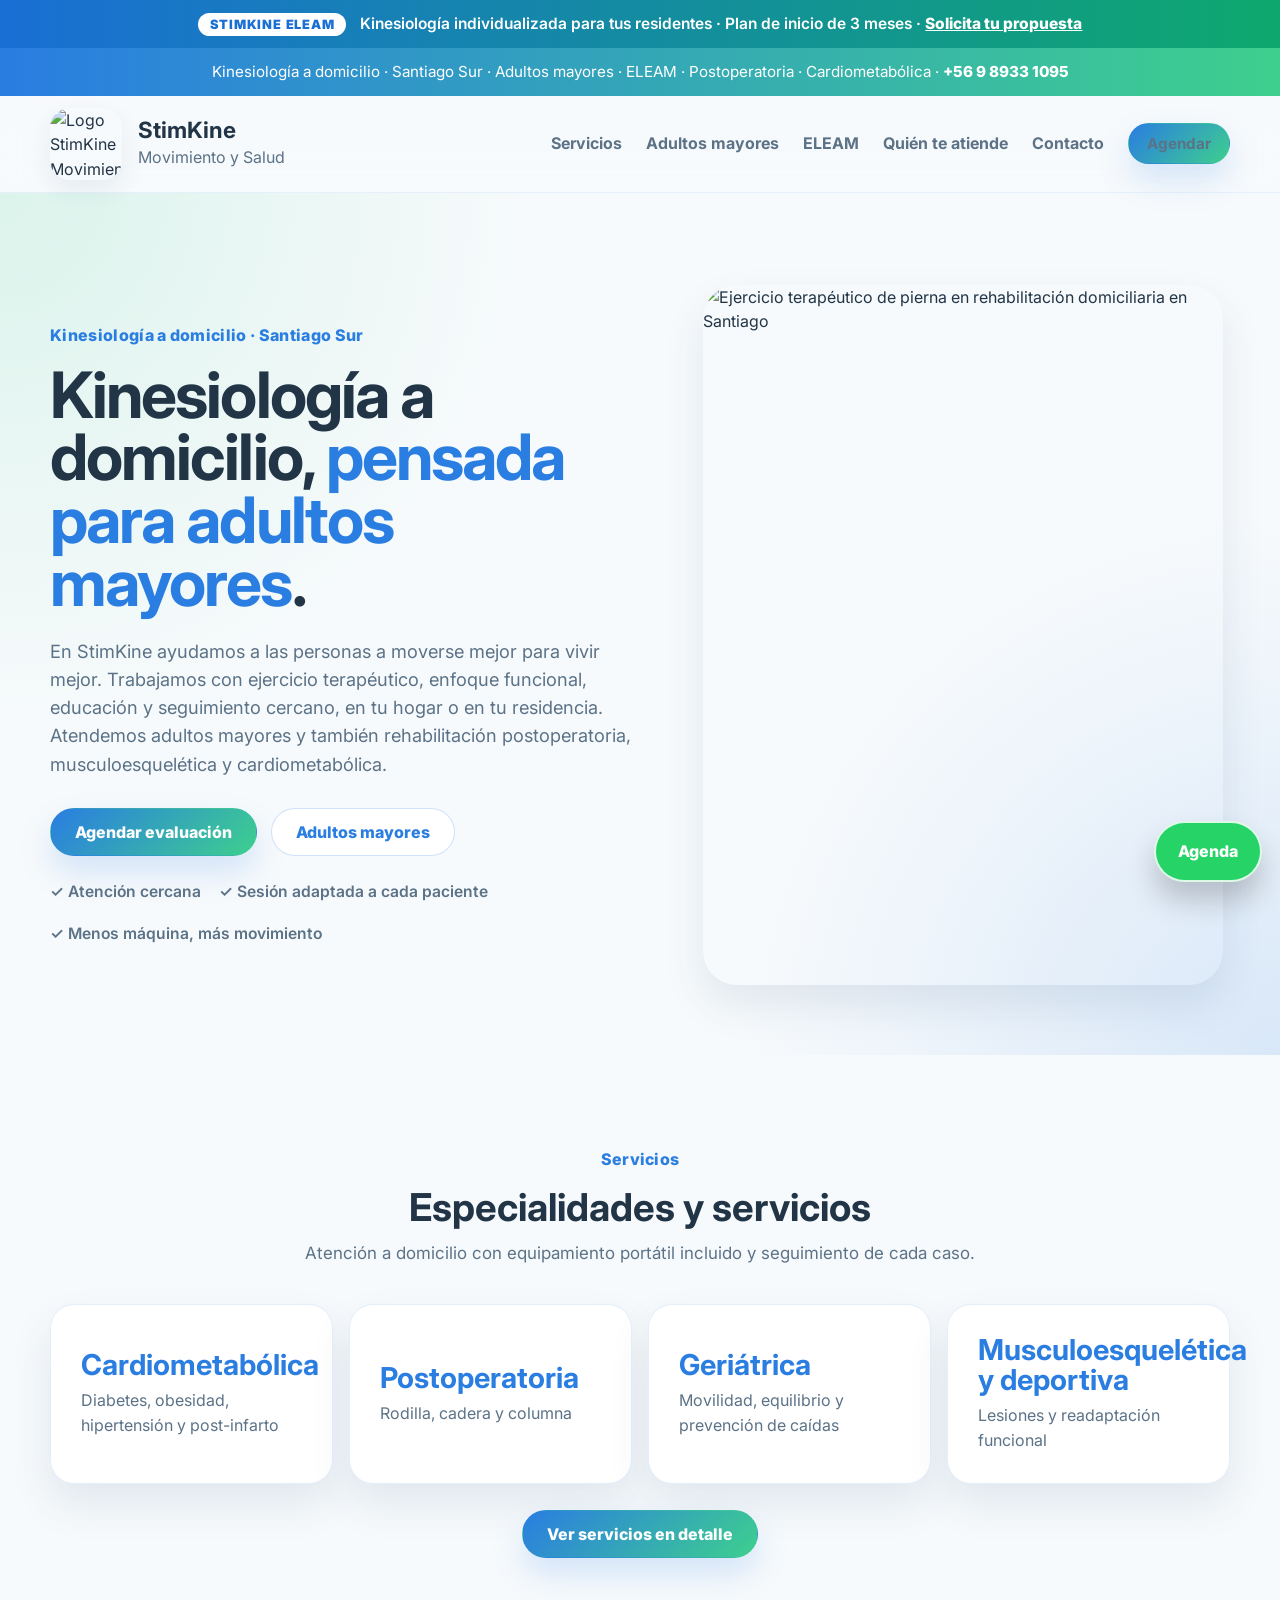
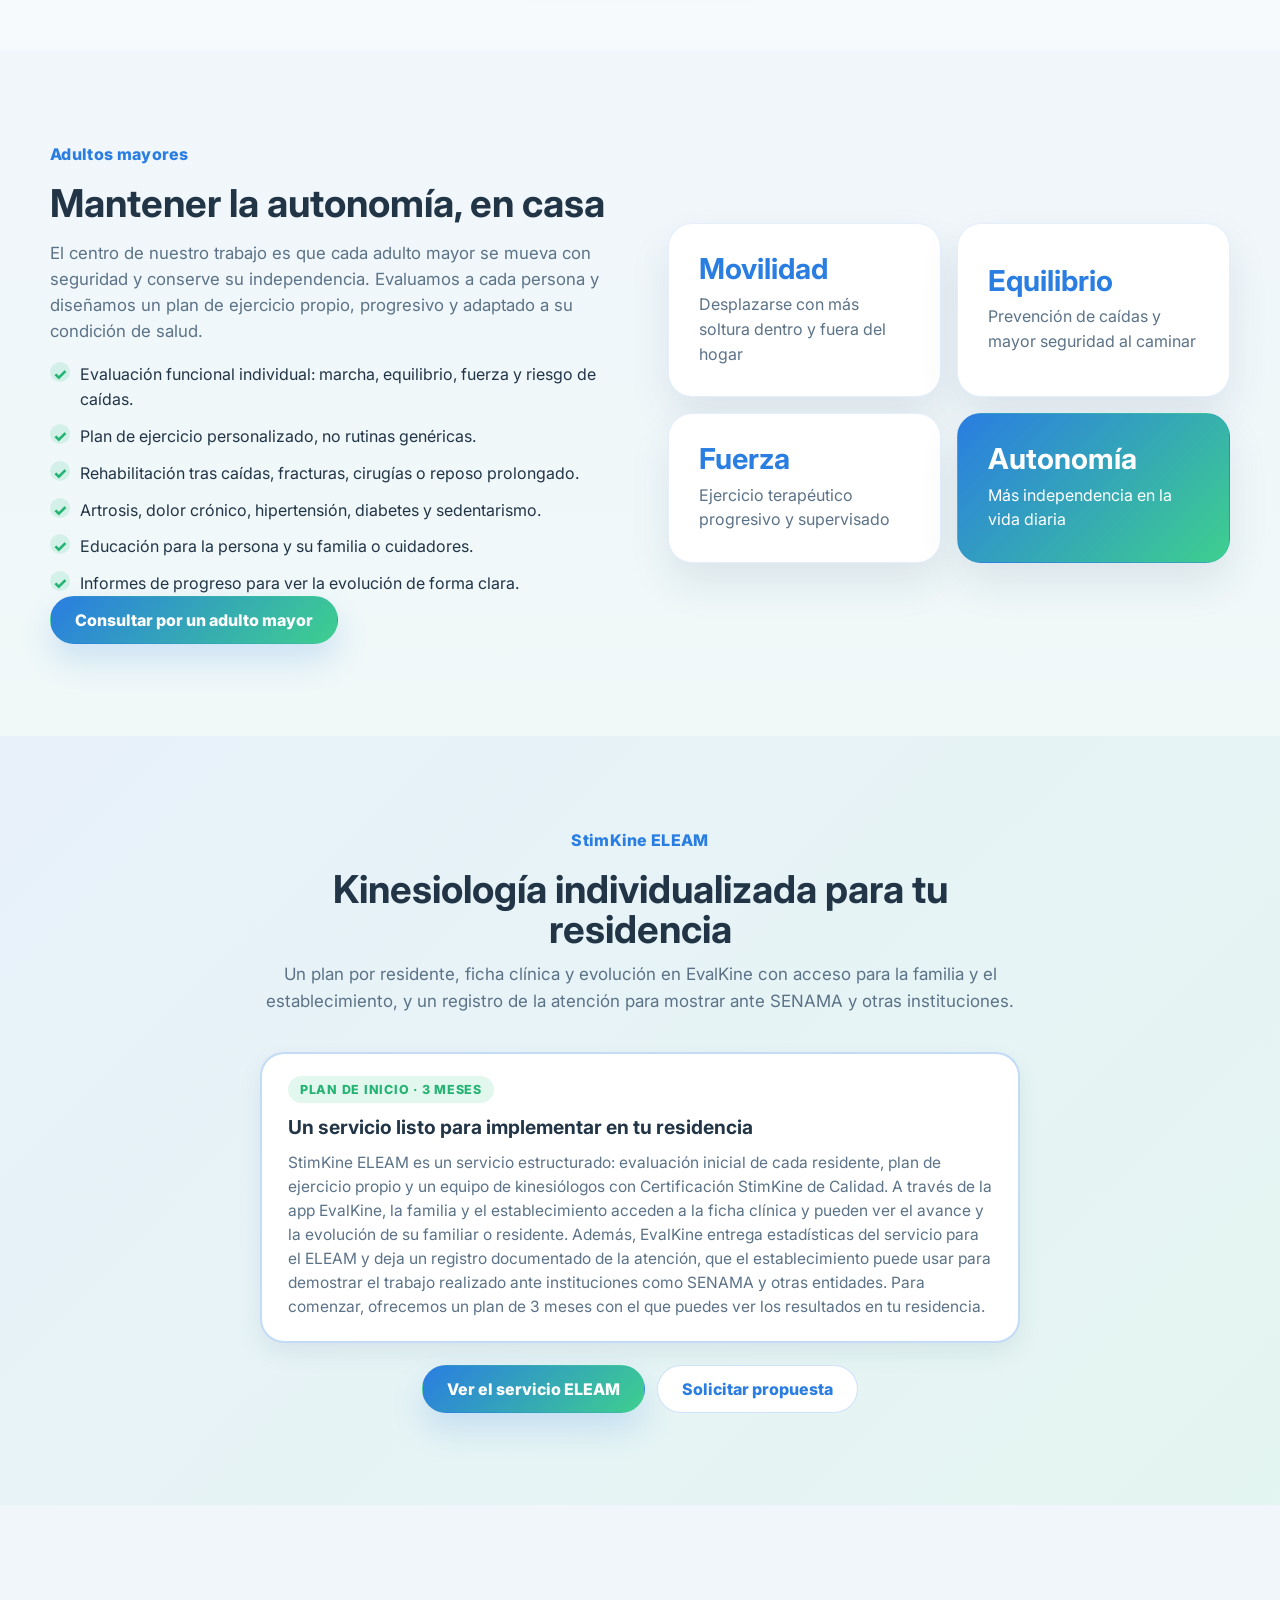
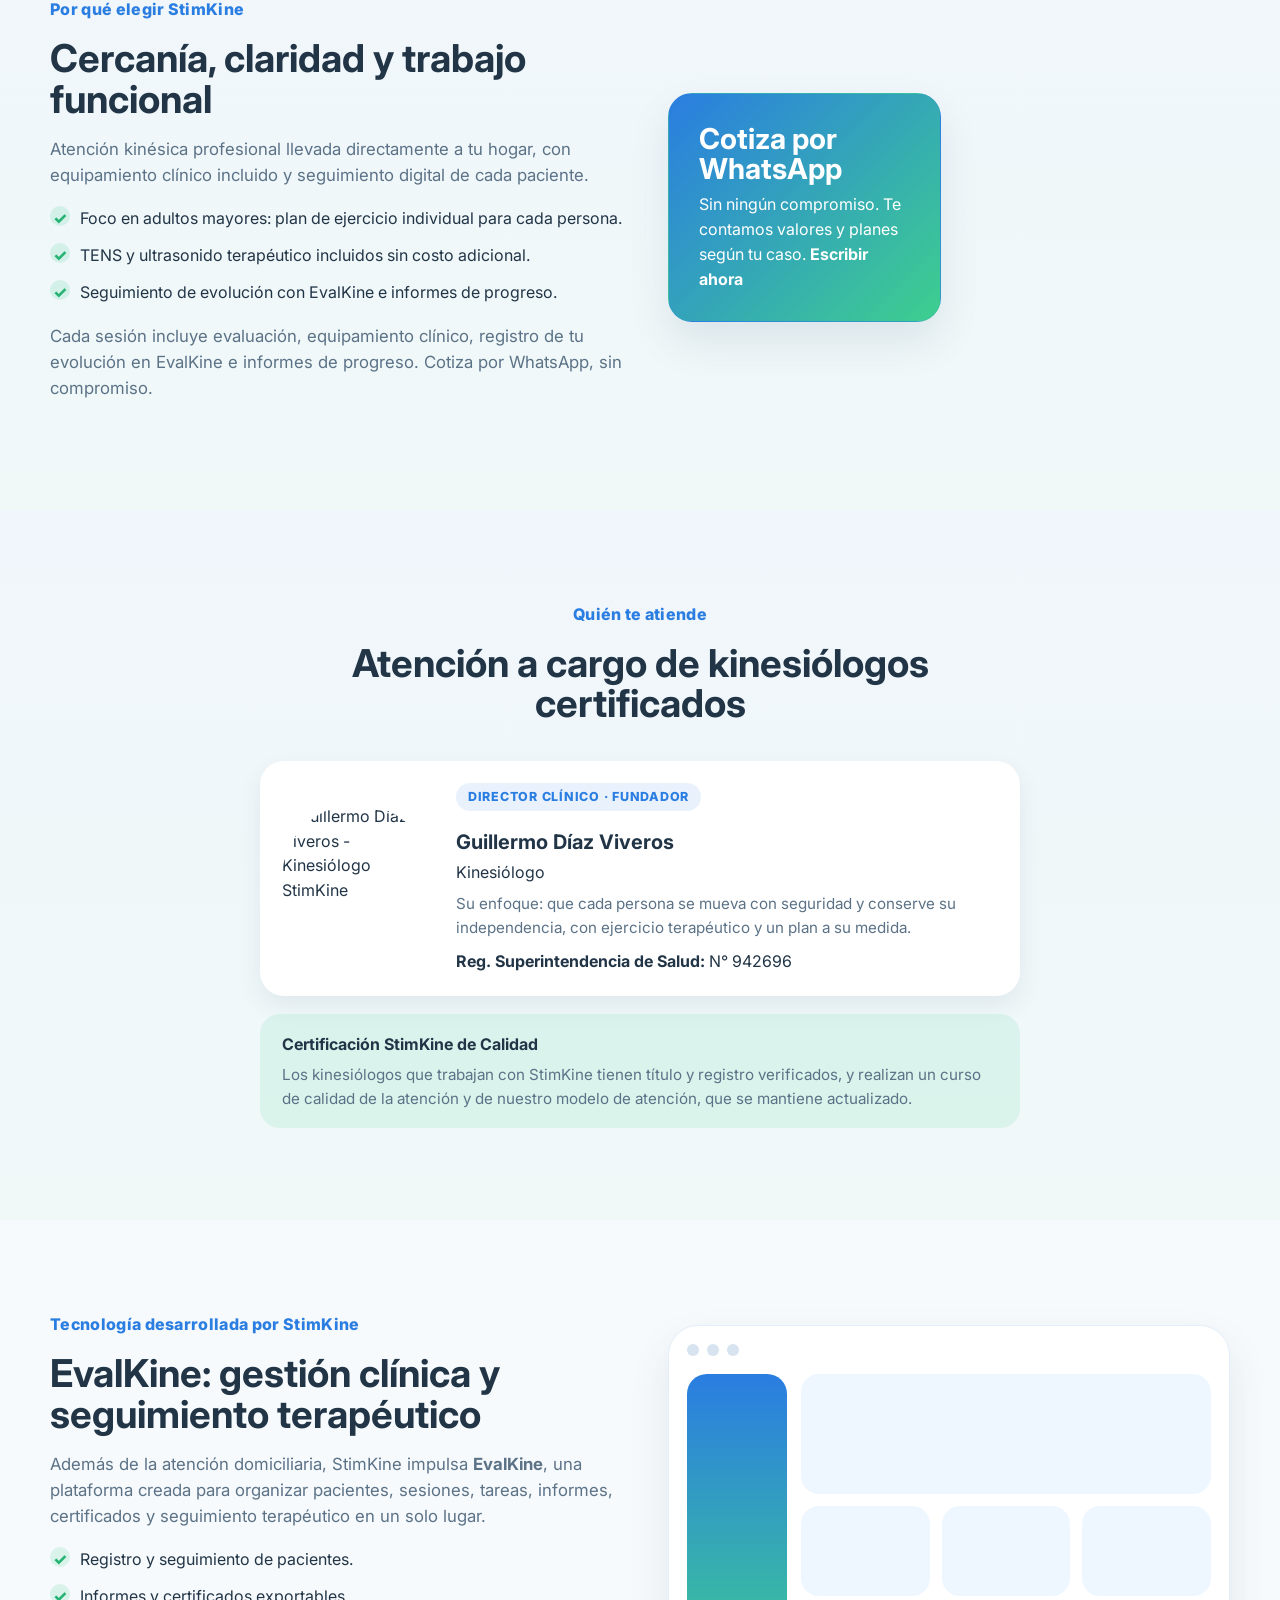
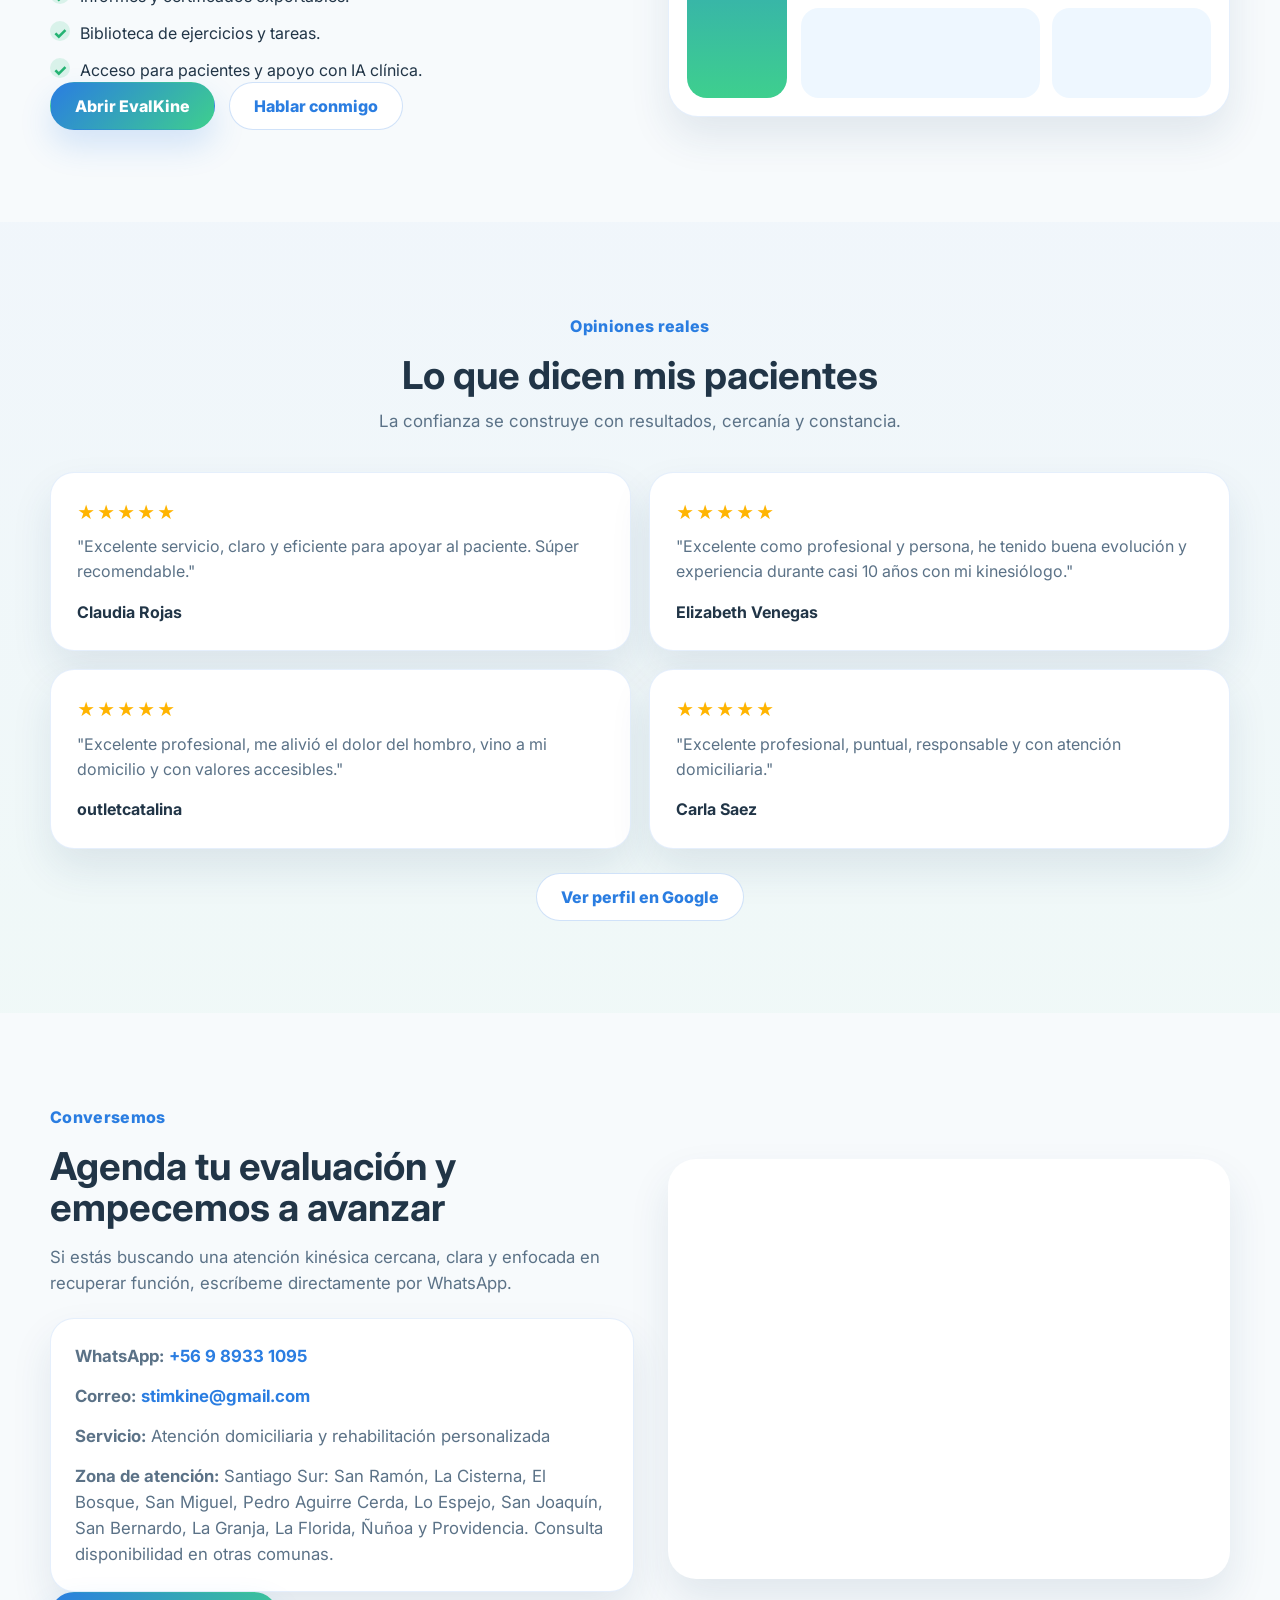
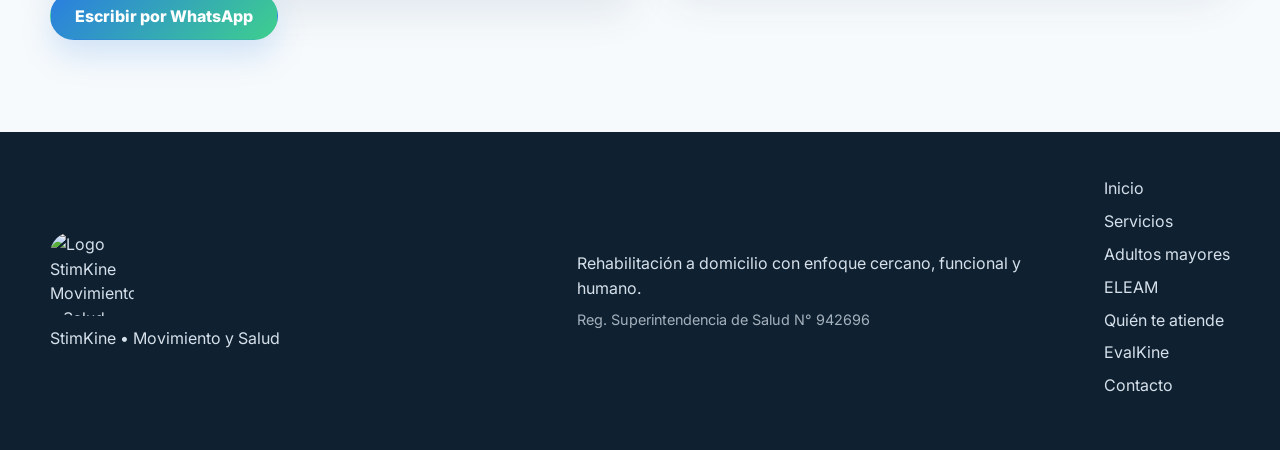
==== commit 9390048b: "Add files via upload" ====
--- a/index.html
+++ b/index.html
@@ -391,7 +391,7 @@
             <li>TENS y ultrasonido terapéutico incluidos sin costo adicional.</li>
             <li>Seguimiento de evolución con EvalKine e informes de progreso.</li>
           </ul>
-          <p class="price-note">Cada sesión incluye evaluación, equipamiento clínico (TENS, ultrasonido, bandas, balón), registro de tu evolución en EvalKine e informes de progreso. Cotiza por WhatsApp, sin compromiso.</p>
+          <p class="price-note">Cada sesión incluye evaluación, equipamiento clínico, registro de tu evolución en EvalKine e informes de progreso. Cotiza por WhatsApp, sin compromiso.</p>
         </div>
 
         <div class="why-cards reveal">
@@ -404,7 +404,7 @@
     </section>
 
 <!-- EQUIPO PROFESIONAL -->
-    <section class="section section-soft" id="equipo">
+<section class="section section-soft" id="equipo">
       <div class="container">
         <div class="section-heading reveal">
           <span class="eyebrow">Quién te atiende</span>
@@ -523,8 +523,6 @@
             <p><strong>Correo:</strong> <a href="mailto:stimkine@gmail.com">stimkine@gmail.com</a></p>
             <p><strong>Servicio:</strong> Atención domiciliaria y rehabilitación personalizada</p>
             <p><strong>Zona de atención:</strong> Santiago Sur: San Ramón, La Cisterna, El Bosque, San Miguel, Pedro Aguirre Cerda, Lo Espejo, San Joaquín, San Bernardo, La Granja, La Florida, Ñuñoa y Providencia. Consulta disponibilidad en otras comunas.</p>
-
-            <p><strong>Equipamiento:</strong> Bandas, mancuernas, balón, pedalera, TENS, ultrasonido y termoterapia</p>
           </div>
 
           <div class="hero-actions">
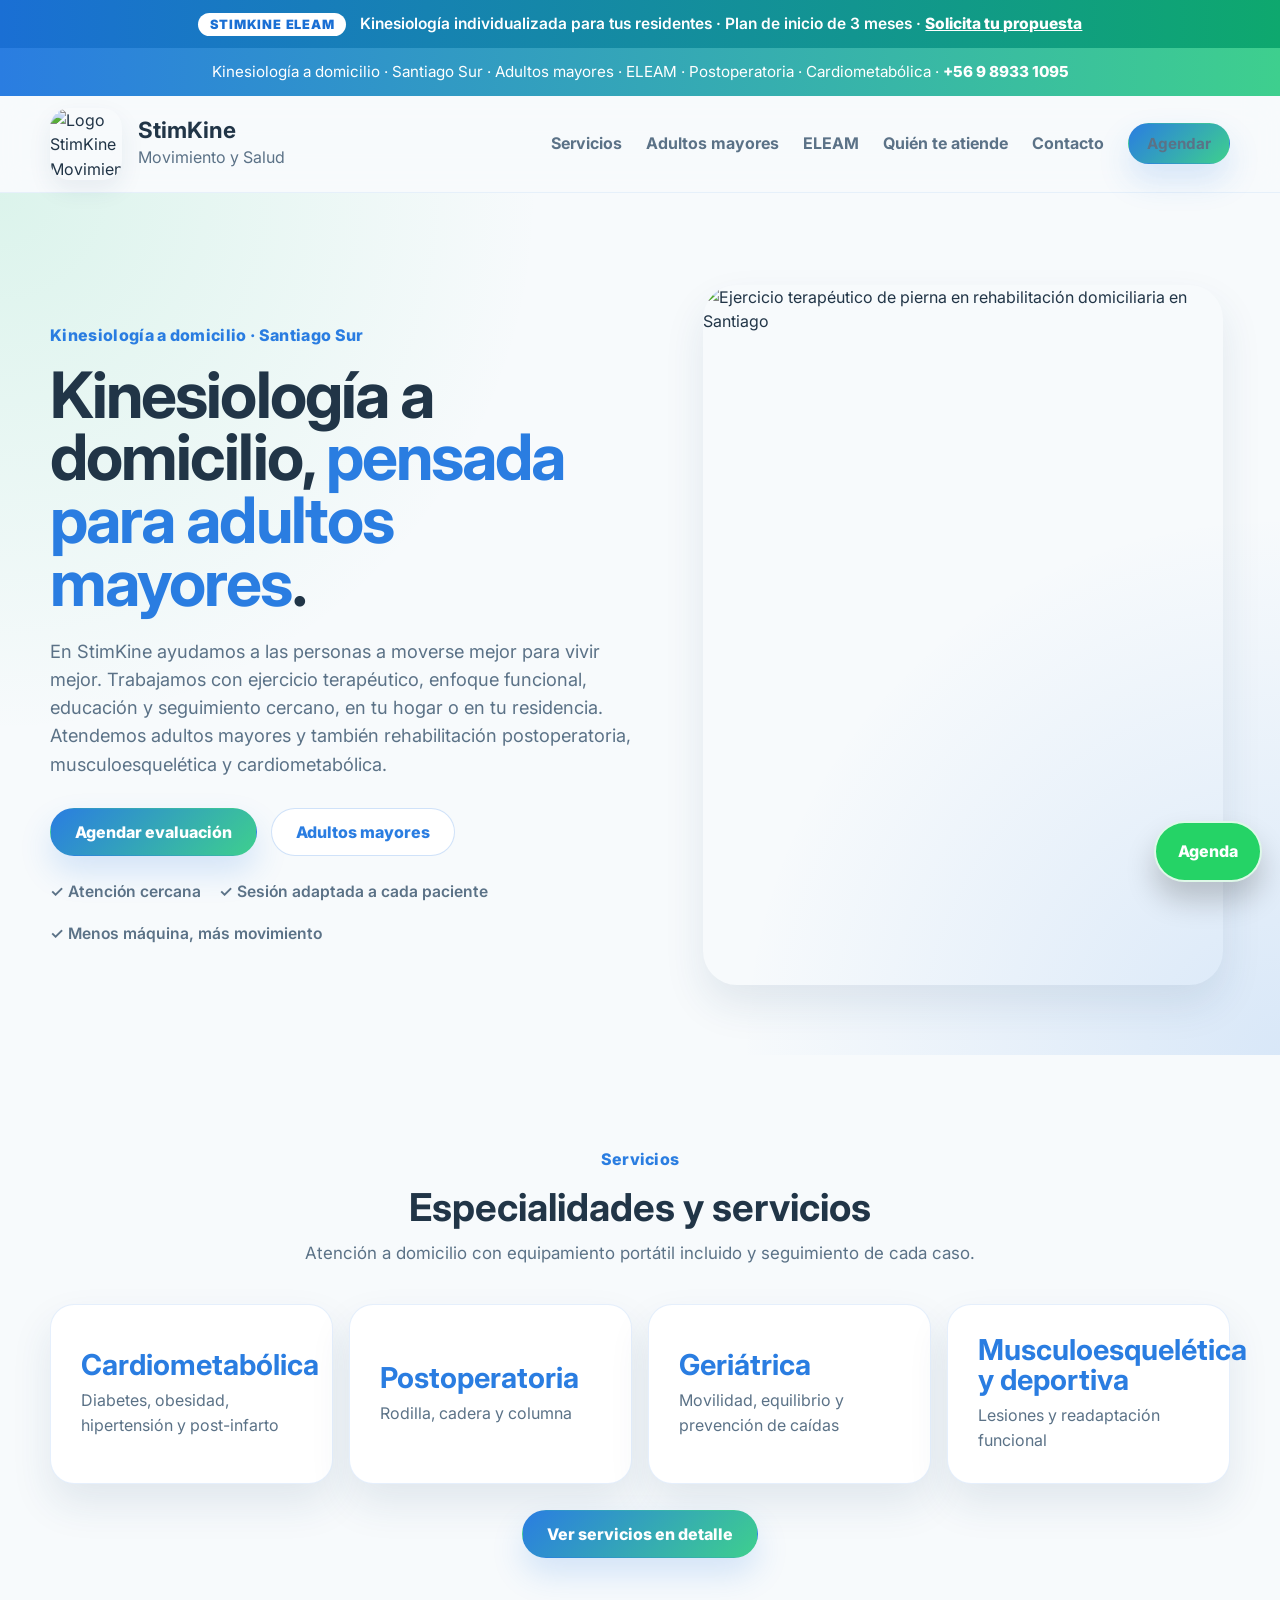
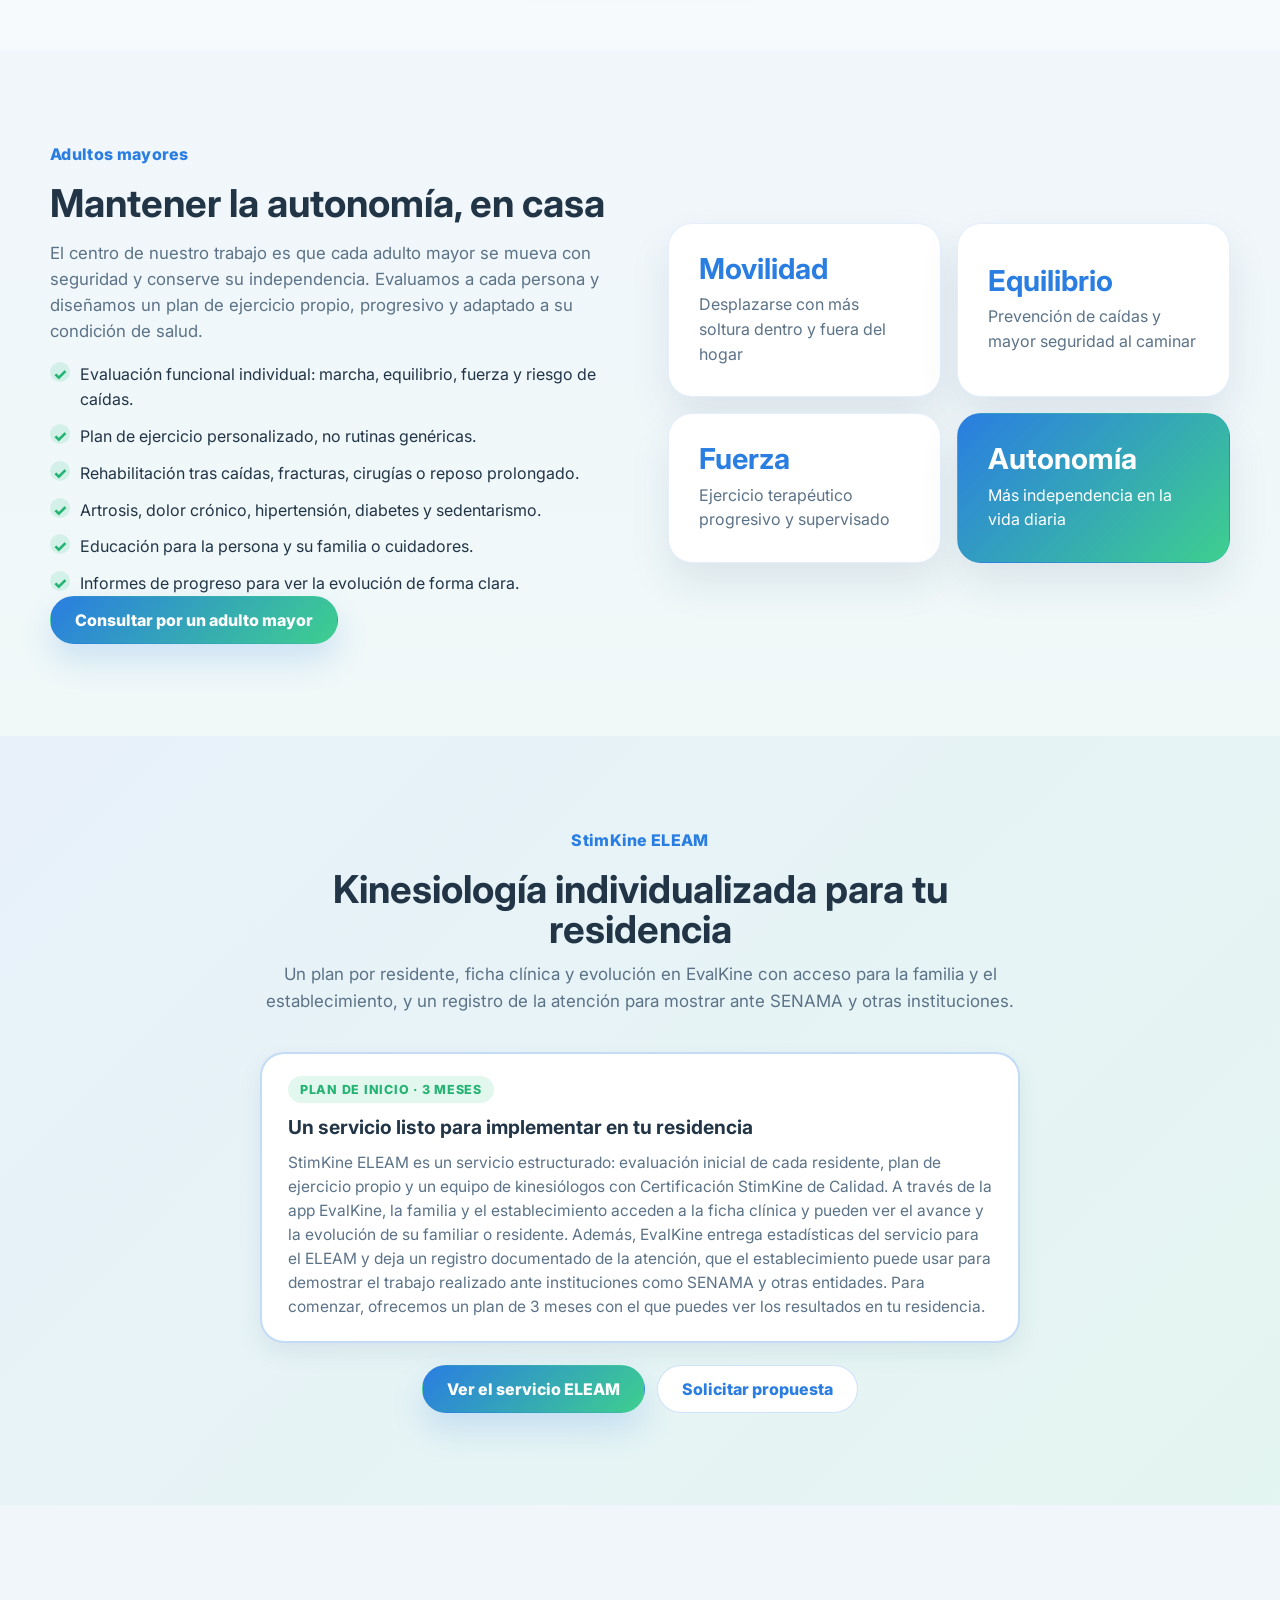
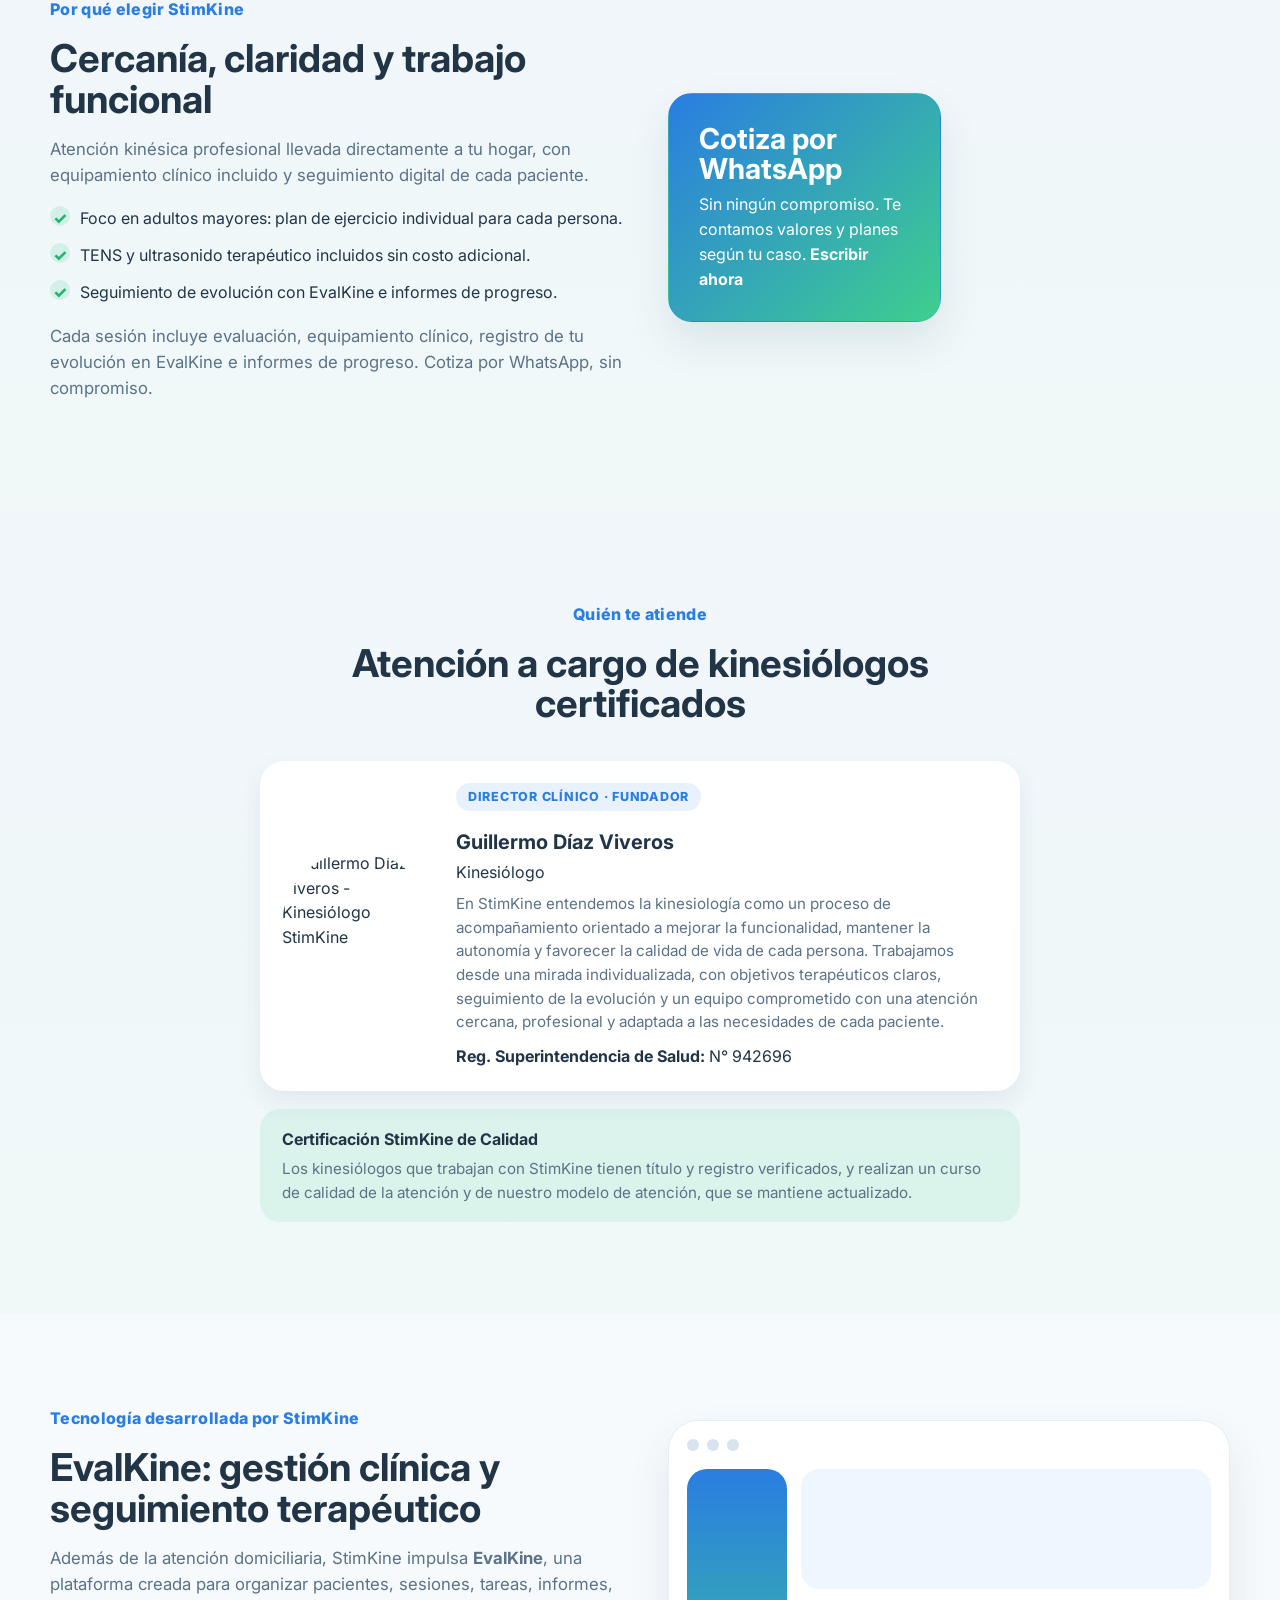
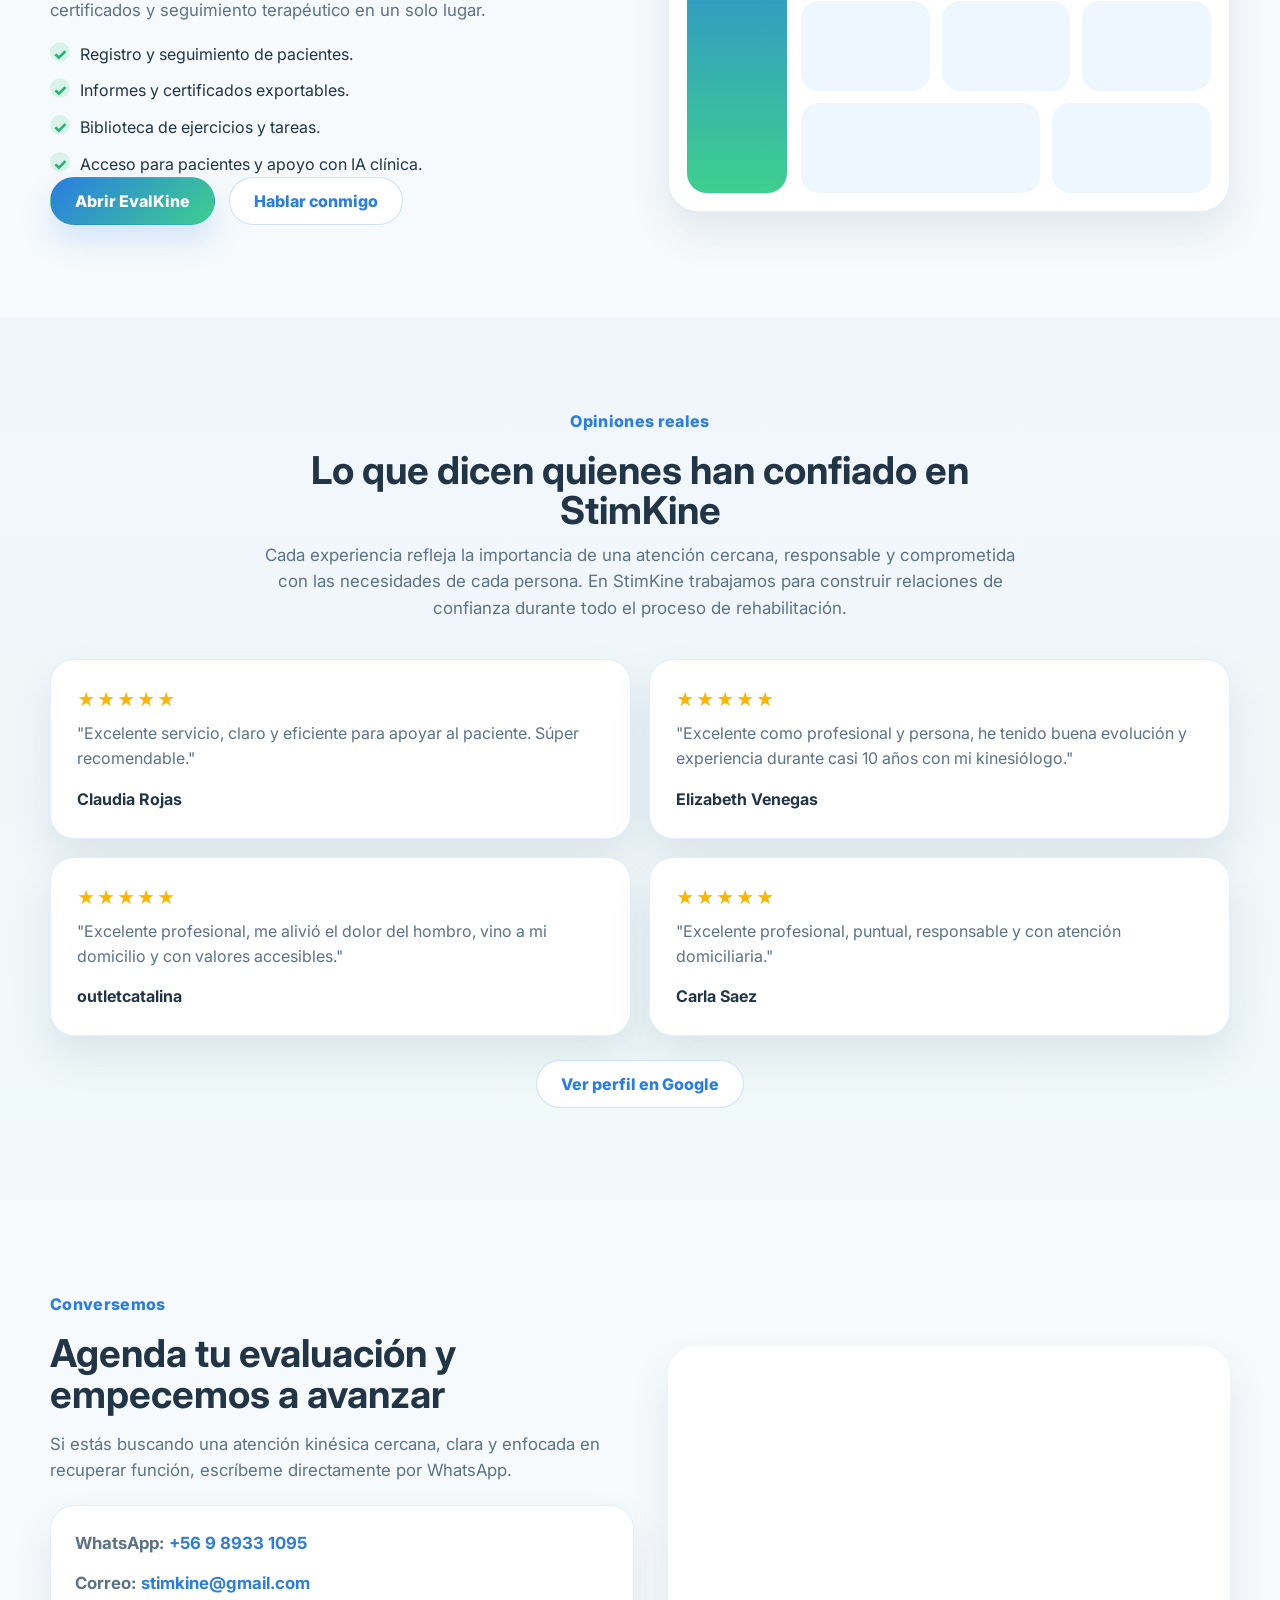
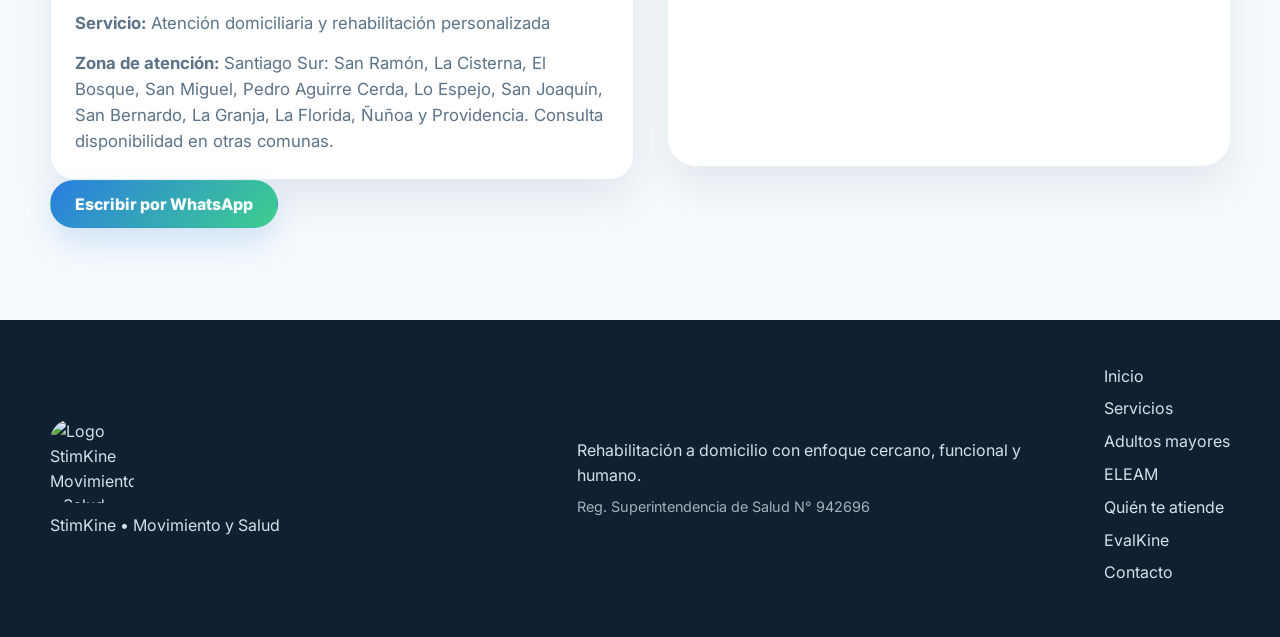
==== commit f0f2d15a: "Add files via upload" ====
--- a/index.html
+++ b/index.html
@@ -417,7 +417,7 @@
             <span class="team-badge">Director Clínico · Fundador</span>
             <h3>Guillermo Díaz Viveros</h3>
             <p class="team-title">Kinesiólogo</p>
-            <p class="doc-text">Su enfoque: que cada persona se mueva con seguridad y conserve su independencia, con ejercicio terapéutico y un plan a su medida.</p>
+            <p class="doc-text">En StimKine entendemos la kinesiología como un proceso de acompañamiento orientado a mejorar la funcionalidad, mantener la autonomía y favorecer la calidad de vida de cada persona. Trabajamos desde una mirada individualizada, con objetivos terapéuticos claros, seguimiento de la evolución y un equipo comprometido con una atención cercana, profesional y adaptada a las necesidades de cada paciente.</p>
             <div class="team-reg"><strong>Reg. Superintendencia de Salud:</strong> N° 942696</div>
           </div>
         </div>
@@ -478,8 +478,8 @@
       <div class="container">
         <div class="section-heading reveal">
           <span class="eyebrow">Opiniones reales</span>
-          <h2>Lo que dicen mis pacientes</h2>
-          <p>La confianza se construye con resultados, cercanía y constancia.</p>
+          <h2>Lo que dicen quienes han confiado en StimKine</h2>
+          <p>Cada experiencia refleja la importancia de una atención cercana, responsable y comprometida con las necesidades de cada persona. En StimKine trabajamos para construir relaciones de confianza durante todo el proceso de rehabilitación.</p>
         </div>
 
         <div class="reviews-grid">
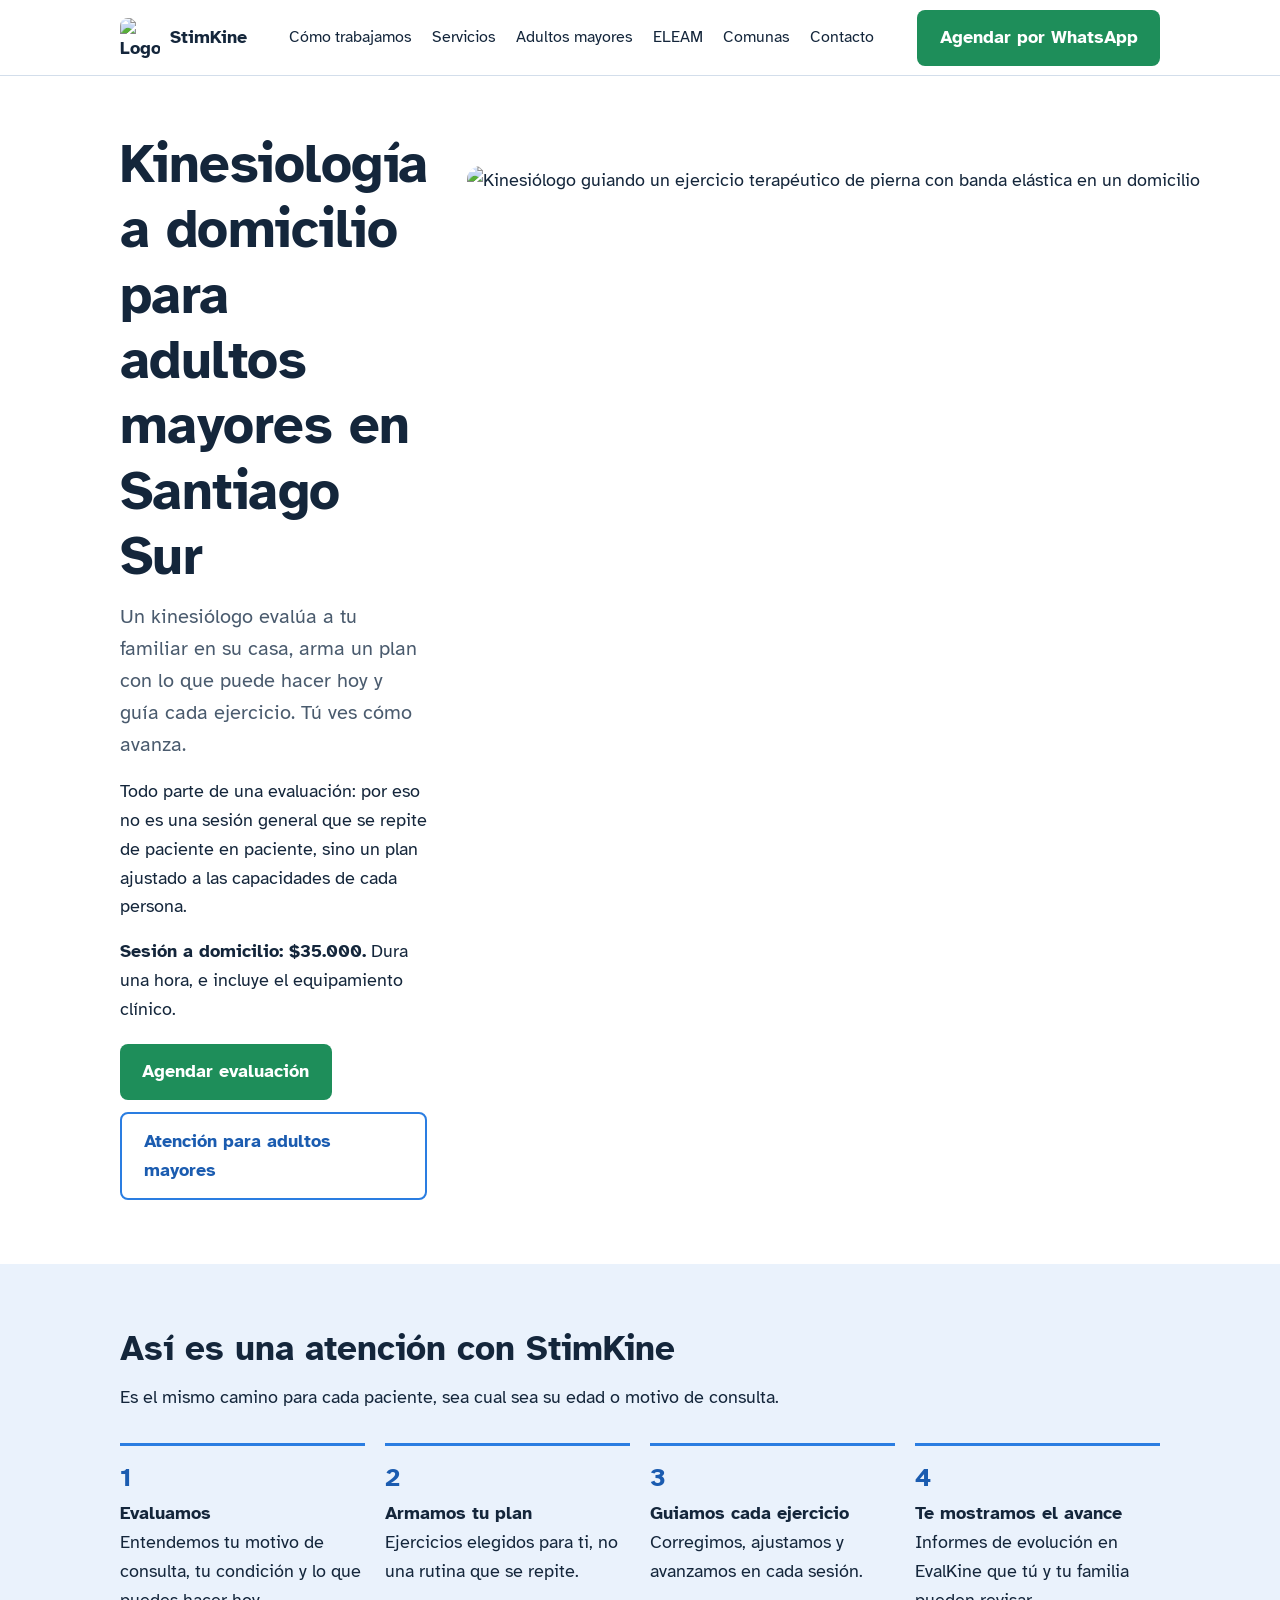
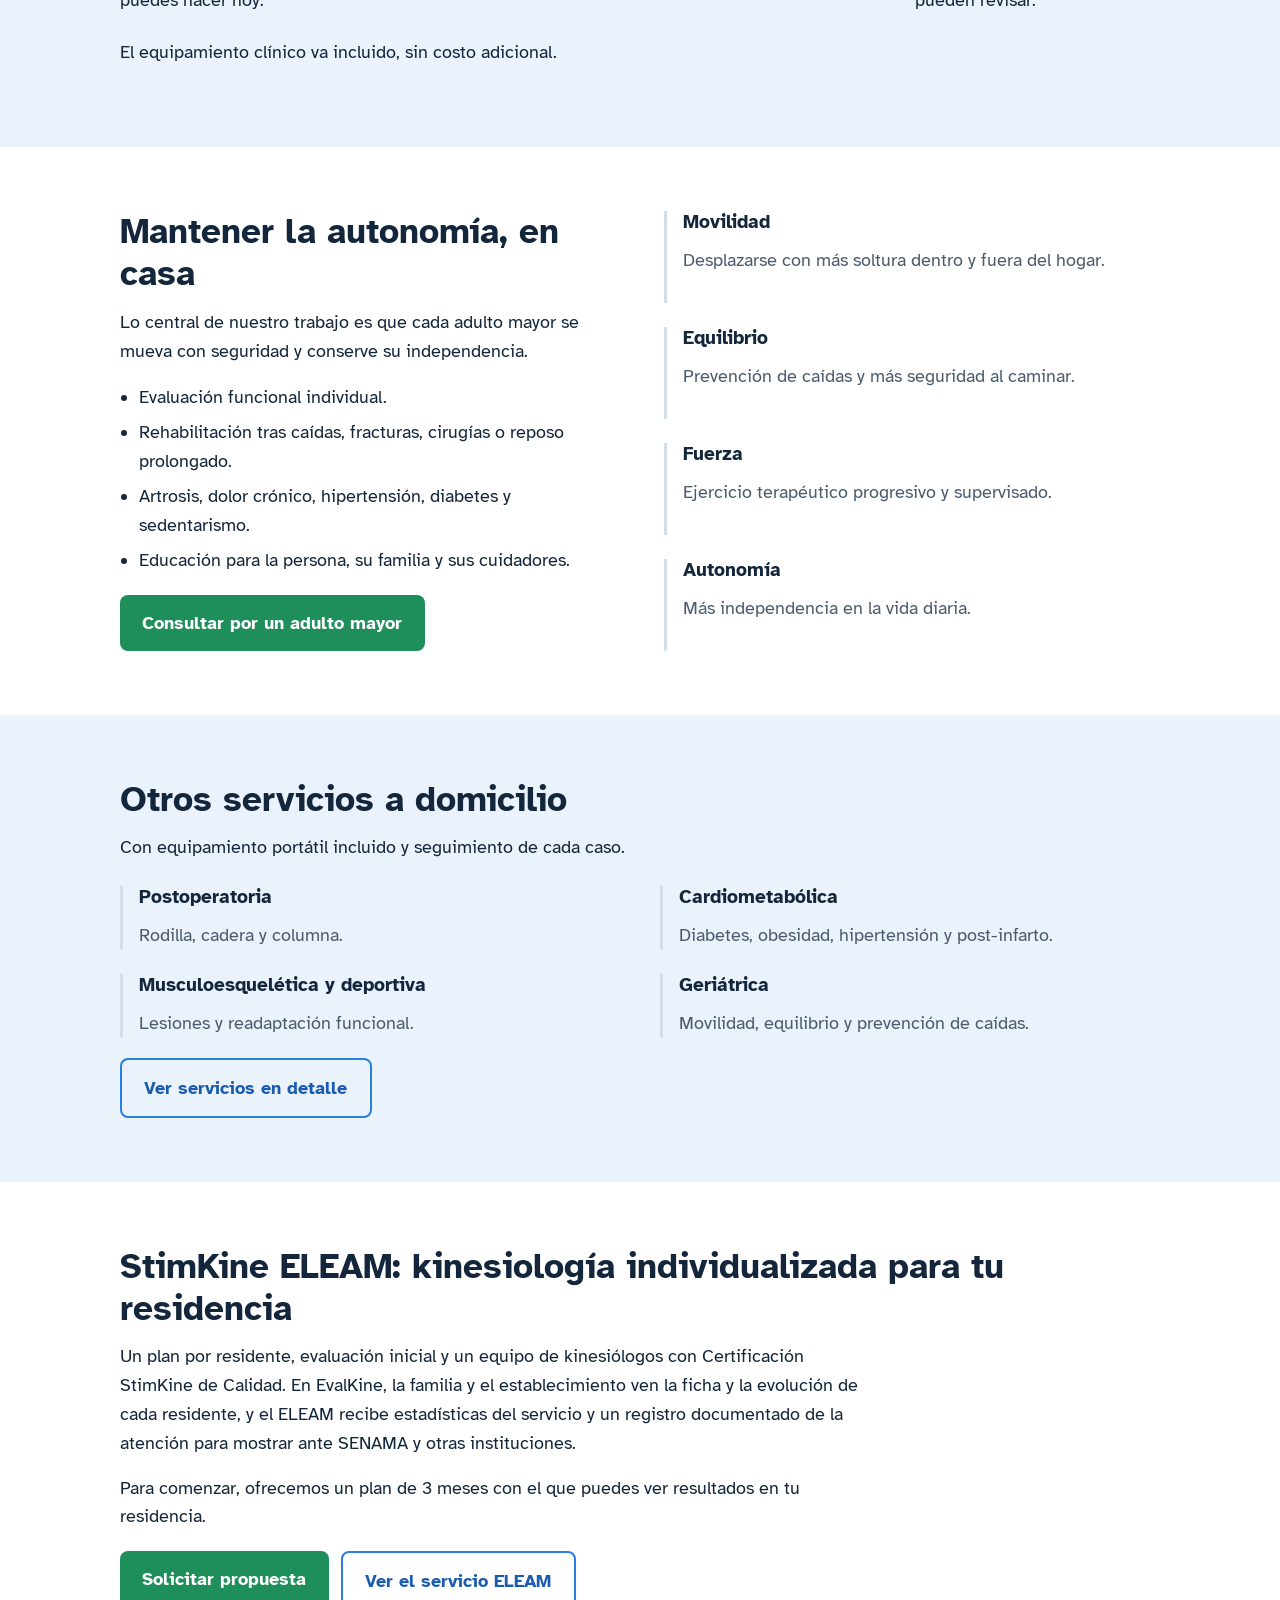
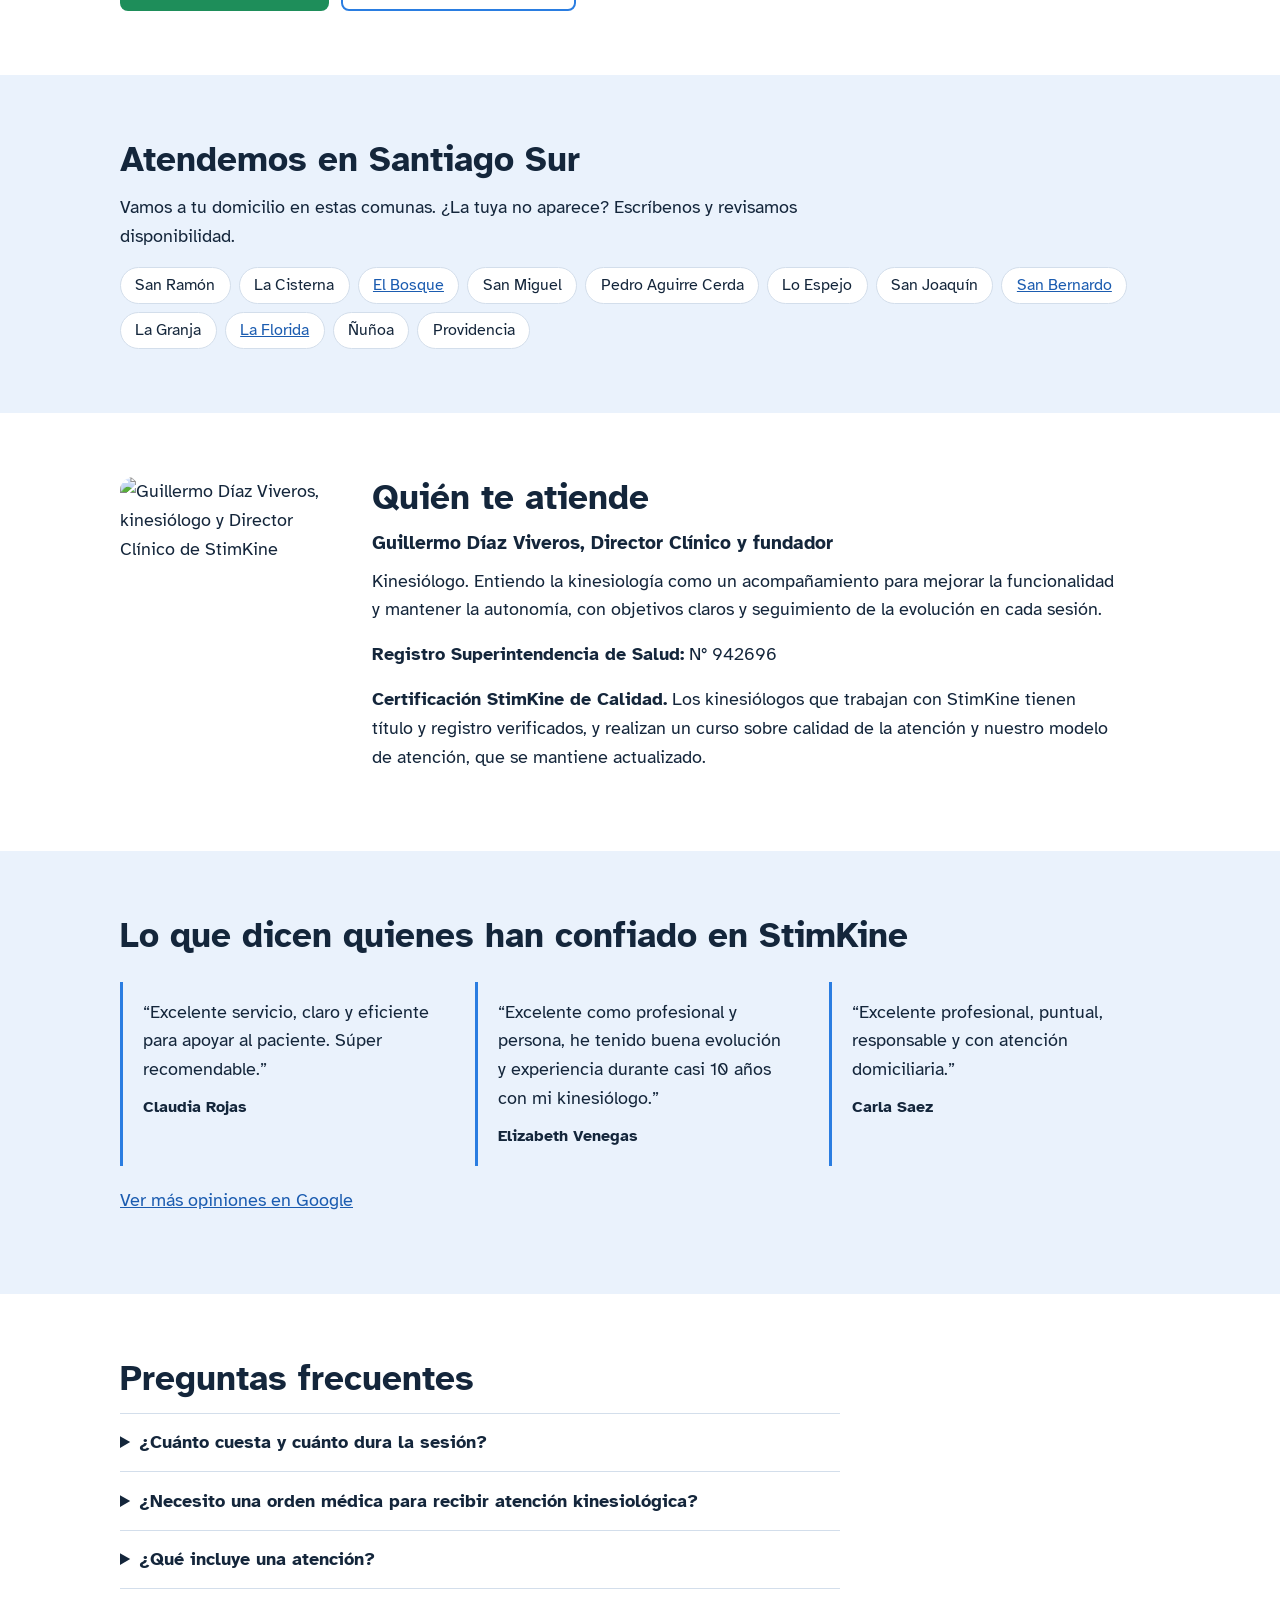
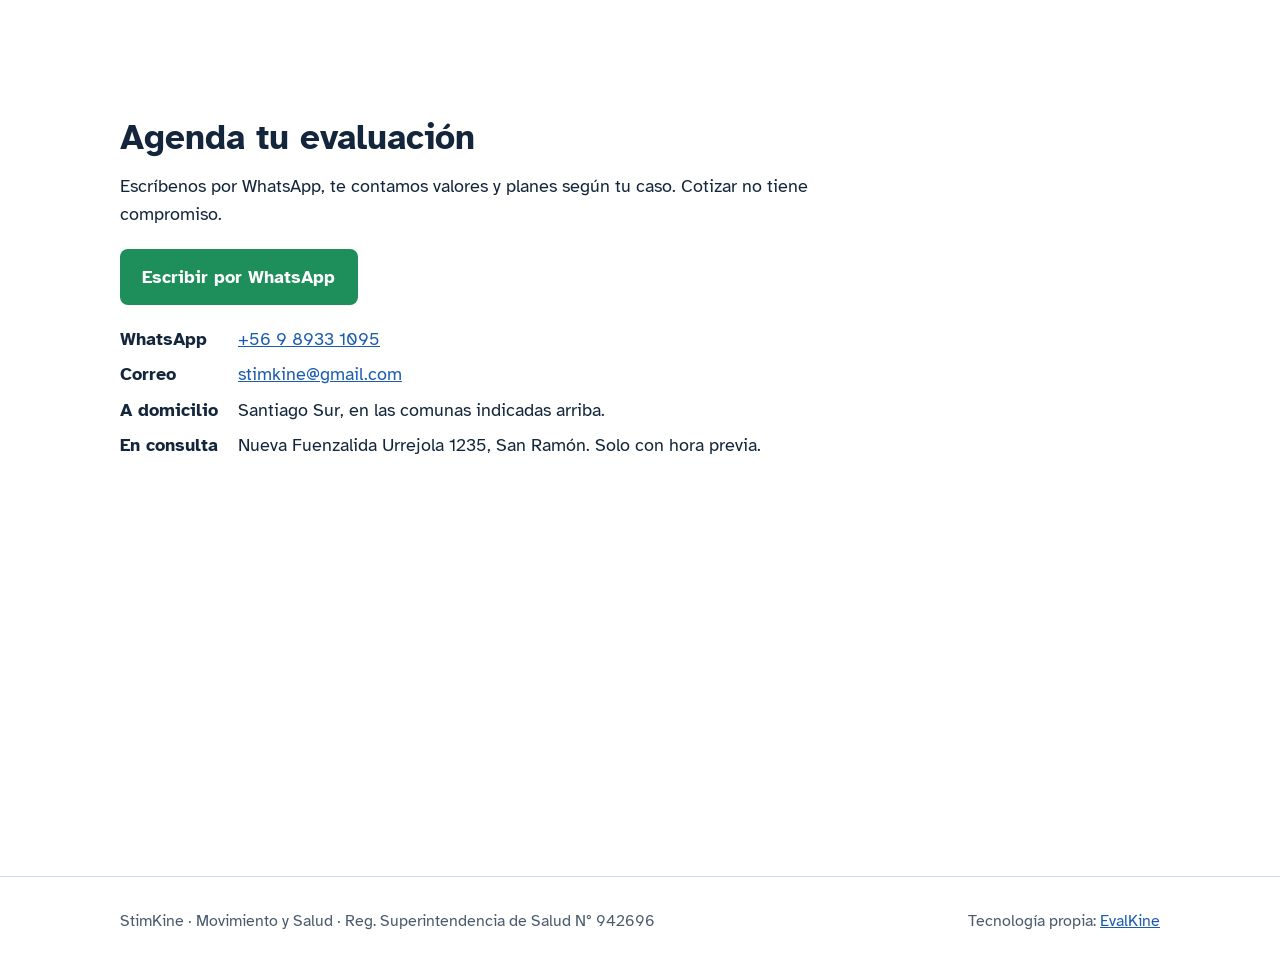
==== commit 00451422: "Add files via upload" ====
--- a/index.html
+++ b/index.html
@@ -1,573 +1,297 @@
 <!DOCTYPE html>
-<html lang="es">
+<html lang="es-CL">
 <head>
-  <meta charset="UTF-8" />
-  <meta name="viewport" content="width=device-width, initial-scale=1.0" />
-
-  <title>Kinesiología a domicilio en Santiago Sur | Adultos mayores, ELEAM y Rehabilitación | StimKine</title>
-  <meta name="description" content="Kinesiología a domicilio en Santiago Sur, con foco en adultos mayores: movilidad, equilibrio y prevención de caídas. También postoperatoria, musculoesquelética y cardiometabólica. Servicio kinésico para ELEAM. StimKine." />
-  <meta name="keywords" content="kinesiología a domicilio Santiago, kinesiología adultos mayores domicilio, kinesiólogo domicilio Santiago sur, prevención de caídas adulto mayor, kinesiología ELEAM, kinesiología para ELEAM Santiago, kinesiología postoperatoria rodilla cadera, rehabilitación cardiometabólica domicilio, San Ramón La Cisterna El Bosque San Miguel, rehabilitación musculoesquelética" />
-  <meta name="author" content="StimKine - Guillermo Díaz Viveros" />
-  <meta name="theme-color" content="#2A7DE1" />
-  <meta name="robots" content="index, follow" />
-  <link rel="canonical" href="https://stimkine.github.io/" />
-
-  <meta property="og:title" content="StimKine | Kinesiología a domicilio en Santiago" />
-  <meta property="og:description" content="Kinesiología a domicilio con foco en adultos mayores y servicio kinésico para ELEAM. Ejercicio terapéutico, seguimiento funcional y atención cercana." />
-  <meta property="og:type" content="website" />
-  <meta property="og:url" content="https://stimkine.github.io/" />
-  <meta property="og:image" content="assets/logo_stimkine.jpg" />
-  <meta property="og:locale" content="es_CL" />
-
-  <link rel="preconnect" href="https://fonts.googleapis.com">
-  <link rel="preconnect" href="https://fonts.gstatic.com" crossorigin>
-  <link href="https://fonts.googleapis.com/css2?family=Inter:wght@400;500;600;700;800&display=swap" rel="stylesheet">
-  <link rel="stylesheet" href="styles.css" />
-
-  <style>
-
-    /* ── ELEAM / VALORES ── */
-    .eleam-section {
-      background: linear-gradient(135deg, rgba(42,125,225,.07), rgba(62,207,142,.10));
-    }
-    /* ── QUIÉN TE ATIENDE ── */
-    .doc-card { display:flex; gap:24px; align-items:center; background:#fff; border-radius:24px; padding:22px; box-shadow:var(--shadow-soft); max-width:760px; margin:0 auto 18px; }
-    .doc-photo { width:150px; height:150px; border-radius:50%; object-fit:cover; object-position:center 10%; flex-shrink:0; }
-    .doc-info h3 { margin:6px 0 2px; font-size:1.25rem; }
-    .doc-info .team-title { margin:0 0 8px; }
-    .doc-text { color:var(--muted); font-size:.95rem; margin:0 0 10px; }
-    .doc-cert { max-width:760px; margin:0 auto; background:rgba(62,207,142,.12); border-radius:20px; padding:18px 22px; }
-    .doc-cert strong { display:block; margin-bottom:6px; }
-    .doc-cert p { margin:0; color:var(--muted); font-size:.95rem; }
-    @media (max-width:600px){ .doc-card{ flex-direction:column; text-align:center; } .doc-photo{ width:130px; height:130px; } }
-
-    /* ── PROMO ELEAM ── */
-    .promo-bar {
-      background: linear-gradient(90deg, #1a6fd4 0%, #0ea86e 100%);
-      color: #fff;
-      text-align: center;
-      padding: 12px 20px;
-      font-size: .97rem;
-      font-weight: 600;
-    }
-    .promo-bar .promo-tag {
-      background: #fff;
-      color: #1a6fd4;
-      font-weight: 900;
-      font-size: .8rem;
-      letter-spacing: .06em;
-      text-transform: uppercase;
-      padding: 4px 12px;
-      border-radius: 999px;
-      margin-right: 10px;
-      white-space: nowrap;
-    }
-    .promo-bar a { color: #fff; text-decoration: underline; font-weight: 800; }
-    .promo-card {
-      background: #fff;
-      border: 2px solid rgba(42,125,225,.28);
-      border-radius: 24px;
-      padding: 22px 26px;
-      margin: 22px 0;
-      box-shadow: var(--shadow-soft);
-    }
-    .promo-card .promo-tag {
-      display: inline-block;
-      background: rgba(62,207,142,.15);
-      color: var(--accent-dark);
-      font-weight: 800;
-      font-size: .78rem;
-      letter-spacing: .06em;
-      text-transform: uppercase;
-      padding: 4px 12px;
-      border-radius: 999px;
-      margin-bottom: 10px;
-    }
-    .promo-card h3 { margin: 0 0 8px; font-size: 1.2rem; }
-    .promo-card p { margin: 0; color: var(--muted); font-size: .97rem; }
-
-    .mvv-grid {
-      display: grid;
-      grid-template-columns: repeat(2, 1fr);
-      gap: 16px;
-      margin-bottom: 16px;
-    }
-    .values-grid {
-      display: grid;
-      grid-template-columns: repeat(4, 1fr);
-      gap: 16px;
-    }
-    .mvv-grid .mini-card,
-    .values-grid .mini-card {
-      min-height: 0;
-      padding: 24px;
-      justify-content: flex-start;
-    }
-    .mvv-grid .mini-card span,
-    .values-grid .mini-card span { margin: 0; }
-    .purpose {
-      font-size: 1.25rem;
-      font-weight: 700;
-      color: var(--primary);
-    }
-    .price-note {
-      margin-top: 18px;
-      color: var(--muted);
-      font-size: .95rem;
-    }
-
-    /* ── TEAM SECTION ── */
-    .team-grid {
-      display: grid;
-      grid-template-columns: repeat(3, 1fr);
-      gap: 24px;
-      margin-top: 8px;
-    }
-    .team-card {
-      background: var(--card);
-      border: 1px solid var(--border);
-      box-shadow: var(--shadow-soft);
-      border-radius: 28px;
-      overflow: hidden;
-      transition: transform .25s ease, box-shadow .25s ease;
-    }
-    .team-card:hover {
-      transform: translateY(-4px);
-      box-shadow: var(--shadow);
-    }
-    .team-photo {
-      width: 100%;
-      height: 420px;
-      object-fit: cover;
-      object-position: center 10%;
-      display: block;
-    }
-    .team-photo-placeholder {
-      width: 100%;
-      height: 220px;
-      background: linear-gradient(135deg, var(--soft), rgba(62,207,142,.12));
-      display: flex;
-      align-items: center;
-      justify-content: center;
-    }
-    .team-photo-placeholder svg {
-      width: 72px;
-      height: 72px;
-      opacity: .35;
-    }
-    .team-info {
-      padding: 22px 24px 26px;
-    }
-    .team-badge {
-      display: inline-block;
-      font-size: .78rem;
-      font-weight: 800;
-      letter-spacing: .06em;
-      text-transform: uppercase;
-      color: var(--primary);
-      background: rgba(42,125,225,.10);
-      padding: 4px 12px;
-      border-radius: 999px;
-      margin-bottom: 10px;
-    }
-    .team-badge.accent {
-      color: var(--accent-dark);
-      background: rgba(62,207,142,.13);
-    }
-    .team-info h3 {
-      margin: 0 0 4px;
-      font-size: 1.15rem;
-      line-height: 1.2;
-    }
-    .team-info .team-title {
-      color: var(--muted);
-      font-size: .95rem;
-      margin: 0 0 12px;
-    }
-    .team-info .team-reg {
-      font-size: .83rem;
-      color: var(--muted);
-      border-top: 1px solid var(--border);
-      padding-top: 10px;
-      margin-top: 10px;
-    }
-    .team-info .team-reg strong {
-      color: var(--text);
-    }
-    .team-soon {
-      opacity: .6;
-    }
-    .team-soon .team-photo-placeholder {
-      background: linear-gradient(135deg, #f0f4f8, #e8eef5);
-    }
-    .prox-label {
-      font-size: .88rem;
-      font-weight: 700;
-      color: var(--muted);
-      margin: 0;
-    }
-
-    @media (max-width: 900px) {
-      .team-grid { grid-template-columns: 1fr 1fr; }
-      .values-grid { grid-template-columns: 1fr 1fr; }
-      .mvv-grid { grid-template-columns: 1fr; }
-    }
-    @media (max-width: 560px) {
-      .team-grid { grid-template-columns: 1fr; }
-      .values-grid { grid-template-columns: 1fr; }
-    }
-  </style>
-
-  <script type="application/ld+json">
-  {
-    "@context": "https://schema.org",
-    "@type": "Physiotherapy",
-    "name": "StimKine Movimiento y Salud",
-    "description": "Kinesiología a domicilio en Santiago, con foco en adultos mayores. Servicio kinésico para ELEAM, rehabilitación postoperatoria, musculoesquelética y cardiometabólica, ejercicio terapéutico y seguimiento funcional.",
-    "telephone": "+56989331095",
-    "email": "stimkine@gmail.com",
-    "url": "https://stimkine.github.io/",
-    "areaServed": ["Santiago","El Bosque","San Bernardo","San Ramón","La Cisterna","La Granja","San Joaquín","Lo Espejo","Pedro Aguirre Cerda","San Miguel","La Florida","Ñuñoa","Providencia"],
-    "address": {"@type":"PostalAddress","addressLocality":"Santiago","addressRegion":"Región Metropolitana","addressCountry":"CL"},
-    "sameAs": ["https://evalkine.lovable.app"]
-  }
-  </script>
+<meta charset="utf-8">
+<meta name="viewport" content="width=device-width, initial-scale=1">
+<title>Kinesiología a domicilio en Santiago Sur para adultos mayores | StimKine</title>
+<meta name="description" content="Kinesiólogo a domicilio en Santiago Sur: evaluación, plan propio y ejercicios guiados para adultos mayores y rehabilitación postoperatoria. Sesión de una hora, $35.000. Servicio para ELEAM. Consulta en San Ramón con hora previa.">
+<meta name="author" content="StimKine - Guillermo Díaz Viveros">
+<meta name="robots" content="index, follow">
+<meta name="theme-color" content="#2A7DE1">
+<link rel="canonical" href="https://stimkine.github.io/">
+<meta property="og:type" content="website">
+<meta property="og:locale" content="es_CL">
+<meta property="og:title" content="StimKine | Kinesiología a domicilio en Santiago Sur">
+<meta property="og:description" content="Un kinesiólogo evalúa a tu familiar en su casa, arma un plan con lo que puede hacer hoy y guía cada ejercicio.">
+<meta property="og:url" content="https://stimkine.github.io/">
+<meta property="og:image" content="https://stimkine.github.io/assets/logo_stimkine.jpg">
+<link rel="preconnect" href="https://fonts.googleapis.com">
+<link rel="preconnect" href="https://fonts.gstatic.com" crossorigin>
+<link href="https://fonts.googleapis.com/css2?family=Atkinson+Hyperlegible:wght@400;700&display=swap" rel="stylesheet">
+<script type="application/ld+json">
+{
+  "@context": "https://schema.org",
+  "@type": "Physiotherapy",
+  "name": "StimKine",
+  "description": "Kinesiología a domicilio para adultos mayores en Santiago Sur, rehabilitación postoperatoria y servicio kinésico para ELEAM.",
+  "url": "https://stimkine.github.io/",
+  "telephone": "+56989331095",
+  "email": "stimkine@gmail.com",
+  "image": "https://stimkine.github.io/assets/logo_stimkine.jpg",
+  "address": {
+    "@type": "PostalAddress",
+    "streetAddress": "Nueva Fuenzalida Urrejola 1235",
+    "addressLocality": "San Ramón",
+    "addressRegion": "Región Metropolitana",
+    "addressCountry": "CL"
+  },
+  "areaServed": ["San Ramón","La Cisterna","El Bosque","San Miguel","Pedro Aguirre Cerda","Lo Espejo","San Joaquín","San Bernardo","La Granja","La Florida","Ñuñoa","Providencia"]
+}
+</script>
+<script type="application/ld+json">
+{
+  "@context": "https://schema.org",
+  "@type": "FAQPage",
+  "mainEntity": [
+    {"@type":"Question","name":"¿Cuánto cuesta y cuánto dura la sesión?","acceptedAnswer":{"@type":"Answer","text":"La sesión a domicilio cuesta $35.000 y dura una hora."}},
+    {"@type":"Question","name":"¿Necesito una orden médica para recibir atención kinesiológica?","acceptedAnswer":{"@type":"Answer","text":"La indicación médica debe cumplir con la normativa vigente para los tratamientos kinesiológicos. Si tienes dudas sobre tu caso o necesitas rehabilitación a domicilio, contáctanos y te orientaremos sobre los requisitos antes de agendar tu atención. Si deseas solicitar un reembolso a través de Fonasa o tu Isapre, consulta previamente las condiciones de cobertura y la documentación requerida."}},
+    {"@type":"Question","name":"¿Qué incluye una atención?","acceptedAnswer":{"@type":"Answer","text":"Evaluación, plan de ejercicio propio, equipamiento clínico incluido sin costo adicional y registro de tu evolución en EvalKine con informes que tú y tu familia pueden revisar."}}
+  ]
+}
+</script>
+<style>
+:root{
+  --ink:#14263B; --muted:#4A5B6E; --blue:#2A7DE1; --blue-dark:#1B5CB0;
+  --tint:#EAF2FC; --line:#D3DEEB; --bg:#FFFFFF; --wa:#1E8E5A;
+  --max:1080px;
+}
+@media (prefers-color-scheme:dark){
+  :root{--ink:#E8EFF7; --muted:#A9B8C9; --blue:#6AA8F5; --blue-dark:#8DBDF8; --tint:#14263B; --line:#2B405A; --bg:#0D1826; --wa:#35B77E}
+}
+*{box-sizing:border-box}
+html{scroll-behavior:smooth;scroll-padding-top:76px}
+body{margin:0;font-family:"Atkinson Hyperlegible",system-ui,sans-serif;font-size:1.125rem;line-height:1.6;color:var(--ink);background:var(--bg)}
+img{max-width:100%;display:block}
+a{color:var(--blue-dark)}
+:focus-visible{outline:3px solid var(--blue);outline-offset:3px;border-radius:4px}
+.wrap{max-width:var(--max);margin:0 auto;padding:0 1.25rem}
+section{padding:4rem 0}
+h1,h2,h3{line-height:1.2;margin:0 0 .75rem}
+h1{font-size:clamp(2.1rem,5vw,3.4rem);letter-spacing:-.01em}
+h2{font-size:clamp(1.6rem,3.4vw,2.2rem)}
+h3{font-size:1.2rem}
+p{margin:0 0 1rem;max-width:62ch}
+.btn{display:inline-block;padding:.85rem 1.4rem;border-radius:8px;background:var(--wa);color:#fff;font-weight:700;text-decoration:none}
+.btn:hover{filter:brightness(1.08)}
+.btn.alt{background:transparent;color:var(--blue-dark);border:2px solid var(--blue)}
+.cta-row{display:flex;flex-wrap:wrap;gap:.75rem;margin-top:1.25rem}
+header.top{position:sticky;top:0;z-index:10;background:var(--bg);border-bottom:1px solid var(--line)}
+header.top .wrap{display:flex;align-items:center;justify-content:space-between;gap:1rem;padding-top:.6rem;padding-bottom:.6rem}
+.brand{display:flex;align-items:center;gap:.6rem;font-weight:700;color:var(--ink);text-decoration:none}
+.brand img{width:40px;height:40px;border-radius:8px;object-fit:cover}
+nav ul{display:flex;gap:1.25rem;list-style:none;margin:0;padding:0;font-size:1rem}
+nav a{color:var(--ink);text-decoration:none}
+nav a:hover{text-decoration:underline}
+@media(max-width:820px){nav{display:none}}
+.hero{padding:3.5rem 0 4rem}
+.hero .wrap{display:grid;grid-template-columns:1.1fr .9fr;gap:2.5rem;align-items:center}
+.hero img{width:100%;aspect-ratio:4/5;object-fit:cover;border-radius:14px}
+.lead{font-size:1.25rem;color:var(--muted)}
+@media(max-width:820px){.hero .wrap{grid-template-columns:1fr}.hero img{aspect-ratio:3/2;order:-1}}
+.band{background:var(--tint)}
+.steps{display:grid;grid-template-columns:repeat(4,1fr);gap:1.25rem;list-style:none;margin:2rem 0 0;padding:0;counter-reset:s}
+.steps li{counter-increment:s;border-top:3px solid var(--blue);padding-top:.75rem}
+.steps li::before{content:counter(s);display:block;font-weight:700;font-size:1.6rem;color:var(--blue-dark)}
+.steps strong{display:block}
+@media(max-width:820px){.steps{grid-template-columns:1fr 1fr}}
+@media(max-width:480px){.steps{grid-template-columns:1fr}}
+.cols{display:grid;grid-template-columns:repeat(2,1fr);gap:1.5rem 2.5rem;margin-top:1.5rem}
+.cols div{border-left:3px solid var(--line);padding-left:1rem}
+.cols p{margin:0;color:var(--muted)}
+@media(max-width:700px){.cols{grid-template-columns:1fr}}
+ul.check{padding-left:1.2rem;max-width:62ch}
+ul.check li{margin-bottom:.4rem}
+.split{display:grid;grid-template-columns:1fr 1fr;gap:3rem}
+@media(max-width:820px){.split{grid-template-columns:1fr}}
+.tags{display:flex;flex-wrap:wrap;gap:.5rem;list-style:none;padding:0;margin:1rem 0 0}
+.tags li{border:1px solid var(--line);border-radius:999px;padding:.3rem .9rem;font-size:1rem;background:var(--bg)}
+.who{display:grid;grid-template-columns:220px 1fr;gap:2rem;align-items:start}
+.who img{width:220px;height:220px;object-fit:cover;border-radius:14px}
+@media(max-width:700px){.who{grid-template-columns:1fr}}
+.quotes{display:grid;grid-template-columns:repeat(3,1fr);gap:1.5rem;margin-top:1.5rem}
+blockquote{margin:0;padding:1rem 1.25rem;border-left:3px solid var(--blue);background:var(--tint)}
+blockquote p{margin:0 0 .5rem}
+blockquote cite{font-style:normal;font-weight:700;font-size:1rem}
+@media(max-width:820px){.quotes{grid-template-columns:1fr}}
+.contact dl{display:grid;grid-template-columns:auto 1fr;gap:.4rem 1.25rem;margin:1.25rem 0}
+.contact dt{font-weight:700}
+.contact dd{margin:0}
+iframe{width:100%;height:300px;border:0;border-radius:12px;margin-top:1.5rem}
+details{border-top:1px solid var(--line);padding:.9rem 0;max-width:720px}
+details:last-of-type{border-bottom:1px solid var(--line)}
+summary{font-weight:700;cursor:pointer}
+details p{margin:.6rem 0 0}
+footer{border-top:1px solid var(--line);padding:2rem 0;font-size:1rem;color:var(--muted)}
+footer .wrap{display:flex;flex-wrap:wrap;gap:1rem 2rem;justify-content:space-between}
+@media(prefers-reduced-motion:reduce){html{scroll-behavior:auto}}
+</style>
 </head>
 <body>
 
-  <!-- PROMO ELEAM -->
-  <div class="promo-bar">
-    <span class="promo-tag">StimKine ELEAM</span>
-    Kinesiología individualizada para tus residentes · Plan de inicio de 3 meses · <a href="https://wa.me/56989331095?text=Hola%20StimKine,%20quisiera%20informaci%C3%B3n%20del%20plan%20de%203%20meses%20para%20nuestro%20ELEAM." target="_blank" rel="noopener">Solicita tu propuesta</a>
-  </div>
-
-  <!-- TOPBAR -->
-  <div class="topbar">
-    <p>Kinesiología a domicilio · Santiago Sur · Adultos mayores · ELEAM · Postoperatoria · Cardiometabólica · <a href="https://wa.me/56989331095?text=Hola%20StimKine,%20quisiera%20consultar%20por%20una%20evaluaci%C3%B3n." target="_blank" rel="noopener">+56 9 8933 1095</a></p>
-  </div>
-
-  <header class="header">
-    <div class="container nav-wrap">
-      <a href="#inicio" class="brand">
-        <img src="assets/logo_stimkine.jpg" alt="Logo StimKine Movimiento y Salud" class="brand-logo" style="width:72px;height:72px;object-fit:contain;" />
-        <div>
-          <strong>StimKine</strong>
-          <span>Movimiento y Salud</span>
-        </div>
-      </a>
-
-      <button class="menu-btn" id="menuBtn" aria-label="Abrir menú">☰</button>
-
-      <nav class="nav" id="navMenu">
-        <a href="#servicios">Servicios</a>
-        <a href="#adulto-mayor">Adultos mayores</a>
-        <a href="#eleam">ELEAM</a>
-        <a href="#equipo">Quién te atiende</a>
-        <a href="#contacto">Contacto</a>
-        <a class="btn btn-small btn-primary" href="https://wa.me/56989331095?text=Hola%20StimKine,%20quisiera%20agendar%20una%20evaluaci%C3%B3n." target="_blank" rel="noopener">Agendar</a>
-      </nav>
-    </div>
-  </header>
-
-  <main>
-    <section class="hero" id="inicio">
-      <div class="hero-overlay"></div>
-      <div class="container hero-grid">
-        <div class="hero-copy reveal">
-          <span class="eyebrow">Kinesiología a domicilio · Santiago Sur</span>
-          <h1>Kinesiología a domicilio, <span>pensada para adultos mayores</span>.</h1>
-          <p>
-            En StimKine ayudamos a las personas a moverse mejor para vivir mejor. Trabajamos con ejercicio terapéutico, enfoque funcional, educación y seguimiento cercano, en tu hogar o en tu residencia. Atendemos adultos mayores y también rehabilitación postoperatoria, musculoesquelética y cardiometabólica.
-          </p>
-          <div class="hero-actions">
-            <a class="btn btn-primary" href="https://wa.me/56989331095?text=Hola%20StimKine,%20quisiera%20agendar%20una%20evaluaci%C3%B3n." target="_blank" rel="noopener">Agendar evaluación</a>
-            <a class="btn btn-secondary" href="#adulto-mayor">Adultos mayores</a>
-          </div>
-          <div class="hero-points">
-            <span>✓ Atención cercana</span>
-            <span>✓ Sesión adaptada a cada paciente</span>
-            <span>✓ Menos máquina, más movimiento</span>
-          </div>
-        </div>
-
-        <div class="hero-photo reveal">
-          <img src="assets/banda_pierna.jpg" alt="Ejercicio terapéutico de pierna en rehabilitación domiciliaria en Santiago" />
-        </div>
+<header class="top">
+  <div class="wrap">
+    <a class="brand" href="#inicio"><img src="assets/logo_stimkine.jpg" alt="Logo StimKine" width="40" height="40"><span>StimKine</span></a>
+    <nav aria-label="Principal">
+      <ul>
+        <li><a href="#sesion">Cómo trabajamos</a></li>
+        <li><a href="#servicios">Servicios</a></li>
+        <li><a href="#adulto-mayor">Adultos mayores</a></li>
+        <li><a href="#eleam">ELEAM</a></li>
+        <li><a href="#comunas">Comunas</a></li>
+        <li><a href="#contacto">Contacto</a></li>
+      </ul>
+    </nav>
+    <a class="btn" href="https://wa.me/56989331095?text=Hola%20StimKine,%20quisiera%20agendar%20una%20evaluaci%C3%B3n.">Agendar por WhatsApp</a>
+  </div>
+</header>
+
+<main id="inicio">
+
+<section class="hero">
+  <div class="wrap">
+    <div>
+      <h1>Kinesiología a domicilio para adultos mayores en Santiago Sur</h1>
+      <p class="lead">Un kinesiólogo evalúa a tu familiar en su casa, arma un plan con lo que puede hacer hoy y guía cada ejercicio. Tú ves cómo avanza.</p>
+      <p>Todo parte de una evaluación: por eso no es una sesión general que se repite de paciente en paciente, sino un plan ajustado a las capacidades de cada persona.</p>
+      <p><strong>Sesión a domicilio: $35.000.</strong> Dura una hora, e incluye el equipamiento clínico.</p>
+      <div class="cta-row">
+        <a class="btn" href="https://wa.me/56989331095?text=Hola%20StimKine,%20quisiera%20agendar%20una%20evaluaci%C3%B3n.">Agendar evaluación</a>
+        <a class="btn alt" href="#adulto-mayor">Atención para adultos mayores</a>
       </div>
-    </section>
-
-    <section class="section" id="servicios">
-      <div class="container">
-        <div class="section-heading reveal">
-          <span class="eyebrow">Servicios</span>
-          <h2>Especialidades y servicios</h2>
-          <p>Atención a domicilio con equipamiento portátil incluido y seguimiento de cada caso.</p>
-        </div>
-        <div class="why-cards reveal" style="grid-template-columns: repeat(auto-fit, minmax(220px, 1fr));">
-          <article class="mini-card"><strong>Cardiometabólica</strong><span>Diabetes, obesidad, hipertensión y post-infarto</span></article>
-          <article class="mini-card"><strong>Postoperatoria</strong><span>Rodilla, cadera y columna</span></article>
-          <article class="mini-card"><strong>Geriátrica</strong><span>Movilidad, equilibrio y prevención de caídas</span></article>
-          <article class="mini-card"><strong>Musculoesquelética y deportiva</strong><span>Lesiones y readaptación funcional</span></article>
-        </div>
-        <div class="center reveal" style="margin-top:26px;">
-          <a class="btn btn-primary" href="servicios.html">Ver servicios en detalle</a>
-        </div>
-      </div>
-    </section>
-
-    <section class="section section-soft" id="adulto-mayor">
-      <div class="container why-grid">
-        <div class="why-copy reveal">
-          <span class="eyebrow">Adultos mayores</span>
-          <h2>Mantener la autonomía, en casa</h2>
-          <p>
-            El centro de nuestro trabajo es que cada adulto mayor se mueva con seguridad y conserve su independencia. Evaluamos a cada persona y diseñamos un plan de ejercicio propio, progresivo y adaptado a su condición de salud.
-          </p>
-          <ul class="check-list">
-            <li>Evaluación funcional individual: marcha, equilibrio, fuerza y riesgo de caídas.</li>
-            <li>Plan de ejercicio personalizado, no rutinas genéricas.</li>
-            <li>Rehabilitación tras caídas, fracturas, cirugías o reposo prolongado.</li>
-            <li>Artrosis, dolor crónico, hipertensión, diabetes y sedentarismo.</li>
-            <li>Educación para la persona y su familia o cuidadores.</li>
-            <li>Informes de progreso para ver la evolución de forma clara.</li>
-          </ul>
-          <div class="hero-actions">
-            <a class="btn btn-primary" href="https://wa.me/56989331095?text=Hola%20StimKine,%20quisiera%20consultar%20por%20kinesiolog%C3%ADa%20para%20un%20adulto%20mayor." target="_blank" rel="noopener">Consultar por un adulto mayor</a>
-          </div>
-        </div>
-
-        <div class="why-cards reveal">
-          <article class="mini-card">
-            <strong>Movilidad</strong>
-            <span>Desplazarse con más soltura dentro y fuera del hogar</span>
-          </article>
-          <article class="mini-card">
-            <strong>Equilibrio</strong>
-            <span>Prevención de caídas y mayor seguridad al caminar</span>
-          </article>
-          <article class="mini-card">
-            <strong>Fuerza</strong>
-            <span>Ejercicio terapéutico progresivo y supervisado</span>
-          </article>
-          <article class="mini-card accent">
-            <strong>Autonomía</strong>
-            <span>Más independencia en la vida diaria</span>
-          </article>
-        </div>
-      </div>
-    </section>
-
-    <section class="section eleam-section" id="eleam">
-      <div class="container">
-        <div class="section-heading reveal">
-          <span class="eyebrow">StimKine ELEAM</span>
-          <h2>Kinesiología individualizada para tu residencia</h2>
-          <p>Un plan por residente, ficha clínica y evolución en EvalKine con acceso para la familia y el establecimiento, y un registro de la atención para mostrar ante SENAMA y otras instituciones.</p>
-        </div>
-        <div class="reveal" style="max-width:760px;margin:0 auto;">
-          <div class="promo-card">
-            <span class="promo-tag">Plan de inicio · 3 meses</span>
-            <h3>Un servicio listo para implementar en tu residencia</h3>
-            <p>StimKine ELEAM es un servicio estructurado: evaluación inicial de cada residente, plan de ejercicio propio y un equipo de kinesiólogos con Certificación StimKine de Calidad. A través de la app EvalKine, la familia y el establecimiento acceden a la ficha clínica y pueden ver el avance y la evolución de su familiar o residente. Además, EvalKine entrega estadísticas del servicio para el ELEAM y deja un registro documentado de la atención, que el establecimiento puede usar para demostrar el trabajo realizado ante instituciones como SENAMA y otras entidades. Para comenzar, ofrecemos un plan de 3 meses con el que puedes ver los resultados en tu residencia.</p>
-          </div>
-        </div>
-        <div class="center reveal" style="margin-top:8px;display:flex;gap:12px;justify-content:center;flex-wrap:wrap;">
-          <a class="btn btn-primary" href="eleam.html">Ver el servicio ELEAM</a>
-          <a class="btn btn-secondary" href="https://wa.me/56989331095?text=Hola%20StimKine,%20quisiera%20solicitar%20informaci%C3%B3n%20de%20StimKine%20ELEAM%20para%20nuestro%20establecimiento." target="_blank" rel="noopener">Solicitar propuesta</a>
-        </div>
-      </div>
-    </section>
-
-    <section class="section section-soft" id="porque">
-      <div class="container why-grid">
-        <div class="why-copy reveal">
-          <span class="eyebrow">Por qué elegir StimKine</span>
-          <h2>Cercanía, claridad y trabajo funcional</h2>
-          <p>
-            Atención kinésica profesional llevada directamente a tu hogar, con equipamiento clínico incluido y seguimiento digital de cada paciente.
-          </p>
-          <ul class="check-list">
-            <li>Foco en adultos mayores: plan de ejercicio individual para cada persona.</li>
-            <li>TENS y ultrasonido terapéutico incluidos sin costo adicional.</li>
-            <li>Seguimiento de evolución con EvalKine e informes de progreso.</li>
-          </ul>
-          <p class="price-note">Cada sesión incluye evaluación, equipamiento clínico, registro de tu evolución en EvalKine e informes de progreso. Cotiza por WhatsApp, sin compromiso.</p>
-        </div>
-
-        <div class="why-cards reveal">
-          <article class="mini-card accent">
-            <strong>Cotiza por WhatsApp</strong>
-            <span>Sin ningún compromiso. Te contamos valores y planes según tu caso. <a href="https://wa.me/56989331095?text=Hola%20StimKine,%20quisiera%20cotizar%20una%20atenci%C3%B3n." target="_blank" rel="noopener"><b>Escribir ahora</b></a></span>
-          </article>
-        </div>
-      </div>
-    </section>
-
-<!-- EQUIPO PROFESIONAL -->
-<section class="section section-soft" id="equipo">
-      <div class="container">
-        <div class="section-heading reveal">
-          <span class="eyebrow">Quién te atiende</span>
-          <h2>Atención a cargo de kinesiólogos certificados</h2>
-        </div>
-
-        <div class="doc-card reveal">
-          <img src="assets/foto_guillermo.jpg" alt="Guillermo Díaz Viveros - Kinesiólogo StimKine" class="doc-photo" />
-          <div class="doc-info">
-            <span class="team-badge">Director Clínico · Fundador</span>
-            <h3>Guillermo Díaz Viveros</h3>
-            <p class="team-title">Kinesiólogo</p>
-            <p class="doc-text">En StimKine entendemos la kinesiología como un proceso de acompañamiento orientado a mejorar la funcionalidad, mantener la autonomía y favorecer la calidad de vida de cada persona. Trabajamos desde una mirada individualizada, con objetivos terapéuticos claros, seguimiento de la evolución y un equipo comprometido con una atención cercana, profesional y adaptada a las necesidades de cada paciente.</p>
-            <div class="team-reg"><strong>Reg. Superintendencia de Salud:</strong> N° 942696</div>
-          </div>
-        </div>
-
-        <div class="doc-cert reveal">
-          <strong>Certificación StimKine de Calidad</strong>
-          <p>Los kinesiólogos que trabajan con StimKine tienen título y registro verificados, y realizan un curso de calidad de la atención y de nuestro modelo de atención, que se mantiene actualizado.</p>
-        </div>
-      </div>
-    </section>
-
-    <section class="section evalkine" id="evalkine">
-      <div class="container evalkine-grid">
-        <div class="evalkine-copy reveal">
-          <span class="eyebrow">Tecnología desarrollada por StimKine</span>
-          <h2>EvalKine: gestión clínica y seguimiento terapéutico</h2>
-          <p>
-            Además de la atención domiciliaria, StimKine impulsa <strong>EvalKine</strong>, una plataforma creada para organizar pacientes, sesiones, tareas, informes, certificados y seguimiento terapéutico en un solo lugar.
-          </p>
-          <ul class="check-list">
-            <li>Registro y seguimiento de pacientes.</li>
-            <li>Informes y certificados exportables.</li>
-            <li>Biblioteca de ejercicios y tareas.</li>
-            <li>Acceso para pacientes y apoyo con IA clínica.</li>
-          </ul>
-          <div class="hero-actions">
-            <a class="btn btn-primary" href="https://evalkine.lovable.app" target="_blank" rel="noopener">Abrir EvalKine</a>
-            <a class="btn btn-secondary" href="https://wa.me/56989331095?text=Hola%20StimKine,%20quiero%20consultar%20por%20los%20servicios." target="_blank" rel="noopener">Hablar conmigo</a>
-          </div>
-        </div>
-
-        <div class="evalkine-visual reveal">
-          <div class="app-window">
-            <div class="app-top">
-              <span></span><span></span><span></span>
-            </div>
-            <div class="app-body">
-              <div class="app-sidebar"></div>
-              <div class="app-content">
-                <div class="app-card large"></div>
-                <div class="app-row">
-                  <div class="app-card"></div>
-                  <div class="app-card"></div>
-                  <div class="app-card"></div>
-                </div>
-                <div class="app-row two">
-                  <div class="app-card"></div>
-                  <div class="app-card"></div>
-                </div>
-              </div>
-            </div>
-          </div>
-        </div>
-      </div>
-    </section>
-
-    <section class="section section-soft" id="opiniones">
-      <div class="container">
-        <div class="section-heading reveal">
-          <span class="eyebrow">Opiniones reales</span>
-          <h2>Lo que dicen quienes han confiado en StimKine</h2>
-          <p>Cada experiencia refleja la importancia de una atención cercana, responsable y comprometida con las necesidades de cada persona. En StimKine trabajamos para construir relaciones de confianza durante todo el proceso de rehabilitación.</p>
-        </div>
-
-        <div class="reviews-grid">
-          <article class="review-card reveal">
-            <div class="stars">★★★★★</div>
-            <p>"Excelente servicio, claro y eficiente para apoyar al paciente. Súper recomendable."</p>
-            <strong>Claudia Rojas</strong>
-          </article>
-          <article class="review-card reveal">
-            <div class="stars">★★★★★</div>
-            <p>"Excelente como profesional y persona, he tenido buena evolución y experiencia durante casi 10 años con mi kinesiólogo."</p>
-            <strong>Elizabeth Venegas</strong>
-          </article>
-          <article class="review-card reveal">
-            <div class="stars">★★★★★</div>
-            <p>"Excelente profesional, me alivió el dolor del hombro, vino a mi domicilio y con valores accesibles."</p>
-            <strong>outletcatalina</strong>
-          </article>
-          <article class="review-card reveal">
-            <div class="stars">★★★★★</div>
-            <p>"Excelente profesional, puntual, responsable y con atención domiciliaria."</p>
-            <strong>Carla Saez</strong>
-          </article>
-        </div>
-
-        <div class="center reveal">
-          <a class="btn btn-secondary" href="https://www.google.com/search?q=Stimkine+-+Kinesiolog%C3%ADa+a+Domicilio+y+Rehabilitaci%C3%B3n" target="_blank" rel="noopener">Ver perfil en Google</a>
-        </div>
-      </div>
-    </section>
-
-    <section class="section contact-section" id="contacto">
-      <div class="container contact-grid">
-        <div class="contact-copy reveal">
-          <span class="eyebrow">Conversemos</span>
-          <h2>Agenda tu evaluación y empecemos a avanzar</h2>
-          <p>Si estás buscando una atención kinésica cercana, clara y enfocada en recuperar función, escríbeme directamente por WhatsApp.</p>
-
-          <div class="contact-box">
-            <p><strong>WhatsApp:</strong> <a href="https://wa.me/56989331095?text=Hola%20StimKine,%20quisiera%20agendar%20una%20evaluaci%C3%B3n." target="_blank" rel="noopener">+56 9 8933 1095</a></p>
-            <p><strong>Correo:</strong> <a href="mailto:stimkine@gmail.com">stimkine@gmail.com</a></p>
-            <p><strong>Servicio:</strong> Atención domiciliaria y rehabilitación personalizada</p>
-            <p><strong>Zona de atención:</strong> Santiago Sur: San Ramón, La Cisterna, El Bosque, San Miguel, Pedro Aguirre Cerda, Lo Espejo, San Joaquín, San Bernardo, La Granja, La Florida, Ñuñoa y Providencia. Consulta disponibilidad en otras comunas.</p>
-          </div>
-
-          <div class="hero-actions">
-            <a class="btn btn-primary" href="https://wa.me/56989331095?text=Hola%20StimKine,%20quiero%20agendar%20una%20evaluaci%C3%B3n." target="_blank" rel="noopener">Escribir por WhatsApp</a>
-          </div>
-        </div>
-
-        <div class="contact-map reveal">
-          <iframe
-            title="Ubicación referencial StimKine en Santiago"
-            src="https://www.google.com/maps?q=Puente+Alto,+Santiago,+Chile&output=embed"
-            loading="lazy"
-            referrerpolicy="no-referrer-when-downgrade"></iframe>
-        </div>
-      </div>
-    </section>
+    </div>
+    <img src="assets/banda_pierna.jpg" alt="Kinesiólogo guiando un ejercicio terapéutico de pierna con banda elástica en un domicilio" width="800" height="1000">
+  </div>
+</section>
+
+<section class="band" id="sesion">
+  <div class="wrap">
+    <h2>Así es una atención con StimKine</h2>
+    <p>Es el mismo camino para cada paciente, sea cual sea su edad o motivo de consulta.</p>
+    <ol class="steps">
+      <li><strong>Evaluamos</strong>Entendemos tu motivo de consulta, tu condición y lo que puedes hacer hoy.</li>
+      <li><strong>Armamos tu plan</strong>Ejercicios elegidos para ti, no una rutina que se repite.</li>
+      <li><strong>Guiamos cada ejercicio</strong>Corregimos, ajustamos y avanzamos en cada sesión.</li>
+      <li><strong>Te mostramos el avance</strong>Informes de evolución en EvalKine que tú y tu familia pueden revisar.</li>
+    </ol>
+    <p style="margin-top:1.5rem">El equipamiento clínico va incluido, sin costo adicional.</p>
+  </div>
+</section>
+
+<section id="adulto-mayor">
+  <div class="wrap split">
+    <div>
+      <h2>Mantener la autonomía, en casa</h2>
+      <p>Lo central de nuestro trabajo es que cada adulto mayor se mueva con seguridad y conserve su independencia.</p>
+      <ul class="check">
+        <li>Evaluación funcional individual.</li>
+        <li>Rehabilitación tras caídas, fracturas, cirugías o reposo prolongado.</li>
+        <li>Artrosis, dolor crónico, hipertensión, diabetes y sedentarismo.</li>
+        <li>Educación para la persona, su familia y sus cuidadores.</li>
+      </ul>
+      <div class="cta-row"><a class="btn" href="https://wa.me/56989331095?text=Hola%20StimKine,%20quisiera%20consultar%20por%20kinesiolog%C3%ADa%20para%20un%20adulto%20mayor.">Consultar por un adulto mayor</a></div>
+    </div>
+    <div class="cols" style="grid-template-columns:1fr;margin-top:0">
+      <div><h3>Movilidad</h3><p>Desplazarse con más soltura dentro y fuera del hogar.</p></div>
+      <div><h3>Equilibrio</h3><p>Prevención de caídas y más seguridad al caminar.</p></div>
+      <div><h3>Fuerza</h3><p>Ejercicio terapéutico progresivo y supervisado.</p></div>
+      <div><h3>Autonomía</h3><p>Más independencia en la vida diaria.</p></div>
+    </div>
+  </div>
+</section>
+
+<section class="band" id="servicios">
+  <div class="wrap">
+    <h2>Otros servicios a domicilio</h2>
+    <p>Con equipamiento portátil incluido y seguimiento de cada caso.</p>
+    <div class="cols">
+      <div><h3>Postoperatoria</h3><p>Rodilla, cadera y columna.</p></div>
+      <div><h3>Cardiometabólica</h3><p>Diabetes, obesidad, hipertensión y post-infarto.</p></div>
+      <div><h3>Musculoesquelética y deportiva</h3><p>Lesiones y readaptación funcional.</p></div>
+      <div><h3>Geriátrica</h3><p>Movilidad, equilibrio y prevención de caídas.</p></div>
+    </div>
+    <div class="cta-row"><a class="btn alt" href="servicios.html">Ver servicios en detalle</a></div>
+  </div>
+</section>
+
+<section id="eleam">
+  <div class="wrap">
+    <h2>StimKine ELEAM: kinesiología individualizada para tu residencia</h2>
+    <p>Un plan por residente, evaluación inicial y un equipo de kinesiólogos con Certificación StimKine de Calidad. En EvalKine, la familia y el establecimiento ven la ficha y la evolución de cada residente, y el ELEAM recibe estadísticas del servicio y un registro documentado de la atención para mostrar ante SENAMA y otras instituciones.</p>
+    <p>Para comenzar, ofrecemos un plan de 3 meses con el que puedes ver resultados en tu residencia.</p>
+    <div class="cta-row">
+      <a class="btn" href="https://wa.me/56989331095?text=Hola%20StimKine,%20quisiera%20solicitar%20informaci%C3%B3n%20de%20StimKine%20ELEAM%20para%20nuestro%20establecimiento.">Solicitar propuesta</a>
+      <a class="btn alt" href="eleam.html">Ver el servicio ELEAM</a>
+    </div>
+  </div>
+</section>
+
+<section class="band" id="comunas">
+  <div class="wrap">
+    <h2>Atendemos en Santiago Sur</h2>
+    <p>Vamos a tu domicilio en estas comunas. ¿La tuya no aparece? Escríbenos y revisamos disponibilidad.</p>
+    <ul class="tags">
+      <li>San Ramón</li><li>La Cisterna</li><li><a href="kinesiologia-a-domicilio-el-bosque.html">El Bosque</a></li><li>San Miguel</li><li>Pedro Aguirre Cerda</li><li>Lo Espejo</li><li>San Joaquín</li><li><a href="kinesiologia-a-domicilio-san-bernardo.html">San Bernardo</a></li><li>La Granja</li><li><a href="kinesiologia-a-domicilio-la-florida.html">La Florida</a></li><li>Ñuñoa</li><li>Providencia</li>
+    </ul>
+  </div>
+</section>
+
+<section id="equipo">
+  <div class="wrap who">
+    <img src="assets/foto_guillermo.jpg" alt="Guillermo Díaz Viveros, kinesiólogo y Director Clínico de StimKine" width="220" height="220">
+    <div>
+      <h2>Quién te atiende</h2>
+      <h3>Guillermo Díaz Viveros, Director Clínico y fundador</h3>
+      <p>Kinesiólogo. Entiendo la kinesiología como un acompañamiento para mejorar la funcionalidad y mantener la autonomía, con objetivos claros y seguimiento de la evolución en cada sesión.</p>
+      <p><strong>Registro Superintendencia de Salud:</strong> N° 942696</p>
+      <p><strong>Certificación StimKine de Calidad.</strong> Los kinesiólogos que trabajan con StimKine tienen título y registro verificados, y realizan un curso sobre calidad de la atención y nuestro modelo de atención, que se mantiene actualizado.</p>
+    </div>
+  </div>
+</section>
+
+<section class="band">
+  <div class="wrap">
+    <h2>Lo que dicen quienes han confiado en StimKine</h2>
+    <div class="quotes">
+      <blockquote><p>“Excelente servicio, claro y eficiente para apoyar al paciente. Súper recomendable.”</p><cite>Claudia Rojas</cite></blockquote>
+      <blockquote><p>“Excelente como profesional y persona, he tenido buena evolución y experiencia durante casi 10 años con mi kinesiólogo.”</p><cite>Elizabeth Venegas</cite></blockquote>
+      <blockquote><p>“Excelente profesional, puntual, responsable y con atención domiciliaria.”</p><cite>Carla Saez</cite></blockquote>
+    </div>
+    <p style="margin-top:1.25rem"><a href="https://www.google.com/search?q=Stimkine+-+Kinesiolog%C3%ADa+a+Domicilio+y+Rehabilitaci%C3%B3n">Ver más opiniones en Google</a></p>
+  </div>
+</section>
+
+<section id="preguntas">
+  <div class="wrap">
+    <h2>Preguntas frecuentes</h2>
+    <details><summary>¿Cuánto cuesta y cuánto dura la sesión?</summary><p>La sesión a domicilio cuesta $35.000 y dura una hora.</p></details>
+    <details><summary>¿Necesito una orden médica para recibir atención kinesiológica?</summary><p>La indicación médica debe cumplir con la normativa vigente para los tratamientos kinesiológicos. Si tienes dudas sobre tu caso o necesitas rehabilitación a domicilio, contáctanos y te orientaremos sobre los requisitos antes de agendar tu atención.</p><p>Si deseas solicitar un reembolso a través de Fonasa o tu Isapre, consulta previamente las condiciones de cobertura y la documentación requerida.</p></details>
+    <details><summary>¿Qué incluye una atención?</summary><p>Evaluación, plan de ejercicio propio, equipamiento clínico incluido sin costo adicional y registro de tu evolución en EvalKine con informes que tú y tu familia pueden revisar.</p></details>
+  </div>
+</section>
+
+<section class="contact" id="contacto">
+  <div class="wrap">
+    <h2>Agenda tu evaluación</h2>
+    <p>Escríbenos por WhatsApp, te contamos valores y planes según tu caso. Cotizar no tiene compromiso.</p>
+    <div class="cta-row"><a class="btn" href="https://wa.me/56989331095?text=Hola%20StimKine,%20quiero%20agendar%20una%20evaluaci%C3%B3n.">Escribir por WhatsApp</a></div>
+    <dl>
+      <dt>WhatsApp</dt><dd><a href="https://wa.me/56989331095">+56 9 8933 1095</a></dd>
+      <dt>Correo</dt><dd><a href="mailto:stimkine@gmail.com">stimkine@gmail.com</a></dd>
+      <dt>A domicilio</dt><dd>Santiago Sur, en las comunas indicadas arriba.</dd>
+      <dt>En consulta</dt><dd>Nueva Fuenzalida Urrejola 1235, San Ramón. Solo con hora previa.</dd>
+    </dl>
+    <iframe title="Mapa de la consulta de StimKine en San Ramón" loading="lazy" src="https://www.google.com/maps?q=Nueva+Fuenzalida+Urrejola+1235,+San+Ram%C3%B3n,+Chile&amp;output=embed"></iframe>
+  </div>
+</section>
 
 </main>
 
-  <footer class="footer">
-    <div class="container footer-grid">
-      <div>
-        <img src="assets/logo_stimkine.jpg" alt="Logo StimKine Movimiento y Salud" class="footer-logo" />
-        <p>StimKine • Movimiento y Salud</p>
-      </div>
-      <div>
-        <p>Rehabilitación a domicilio con enfoque cercano, funcional y humano.</p>
-        <p style="margin-top:8px; font-size:.9rem; opacity:.75;">Reg. Superintendencia de Salud N° 942696</p>
-      </div>
-      <div>
-        <a href="#inicio">Inicio</a>
-        <a href="#servicios">Servicios</a>
-        <a href="#adulto-mayor">Adultos mayores</a>
-        <a href="#eleam">ELEAM</a>
-        <a href="#equipo">Quién te atiende</a>
-        <a href="#evalkine">EvalKine</a>
-        <a href="#contacto">Contacto</a>
-      </div>
-    </div>
-  </footer>
-
-  <a class="whatsapp-float" href="https://wa.me/56989331095?text=Hola%20StimKine,%20quisiera%20consultar%20por%20una%20evaluaci%C3%B3n." target="_blank" rel="noopener" aria-label="Escribir por WhatsApp">
-    <span>Agenda</span>
-  </a>
-
-  <script src="script.js"></script>
+<footer>
+  <div class="wrap">
+    <span>StimKine · Movimiento y Salud · Reg. Superintendencia de Salud N° 942696</span>
+    <span>Tecnología propia: <a href="https://evalkine.lovable.app">EvalKine</a></span>
+  </div>
+</footer>
+
 </body>
 </html>
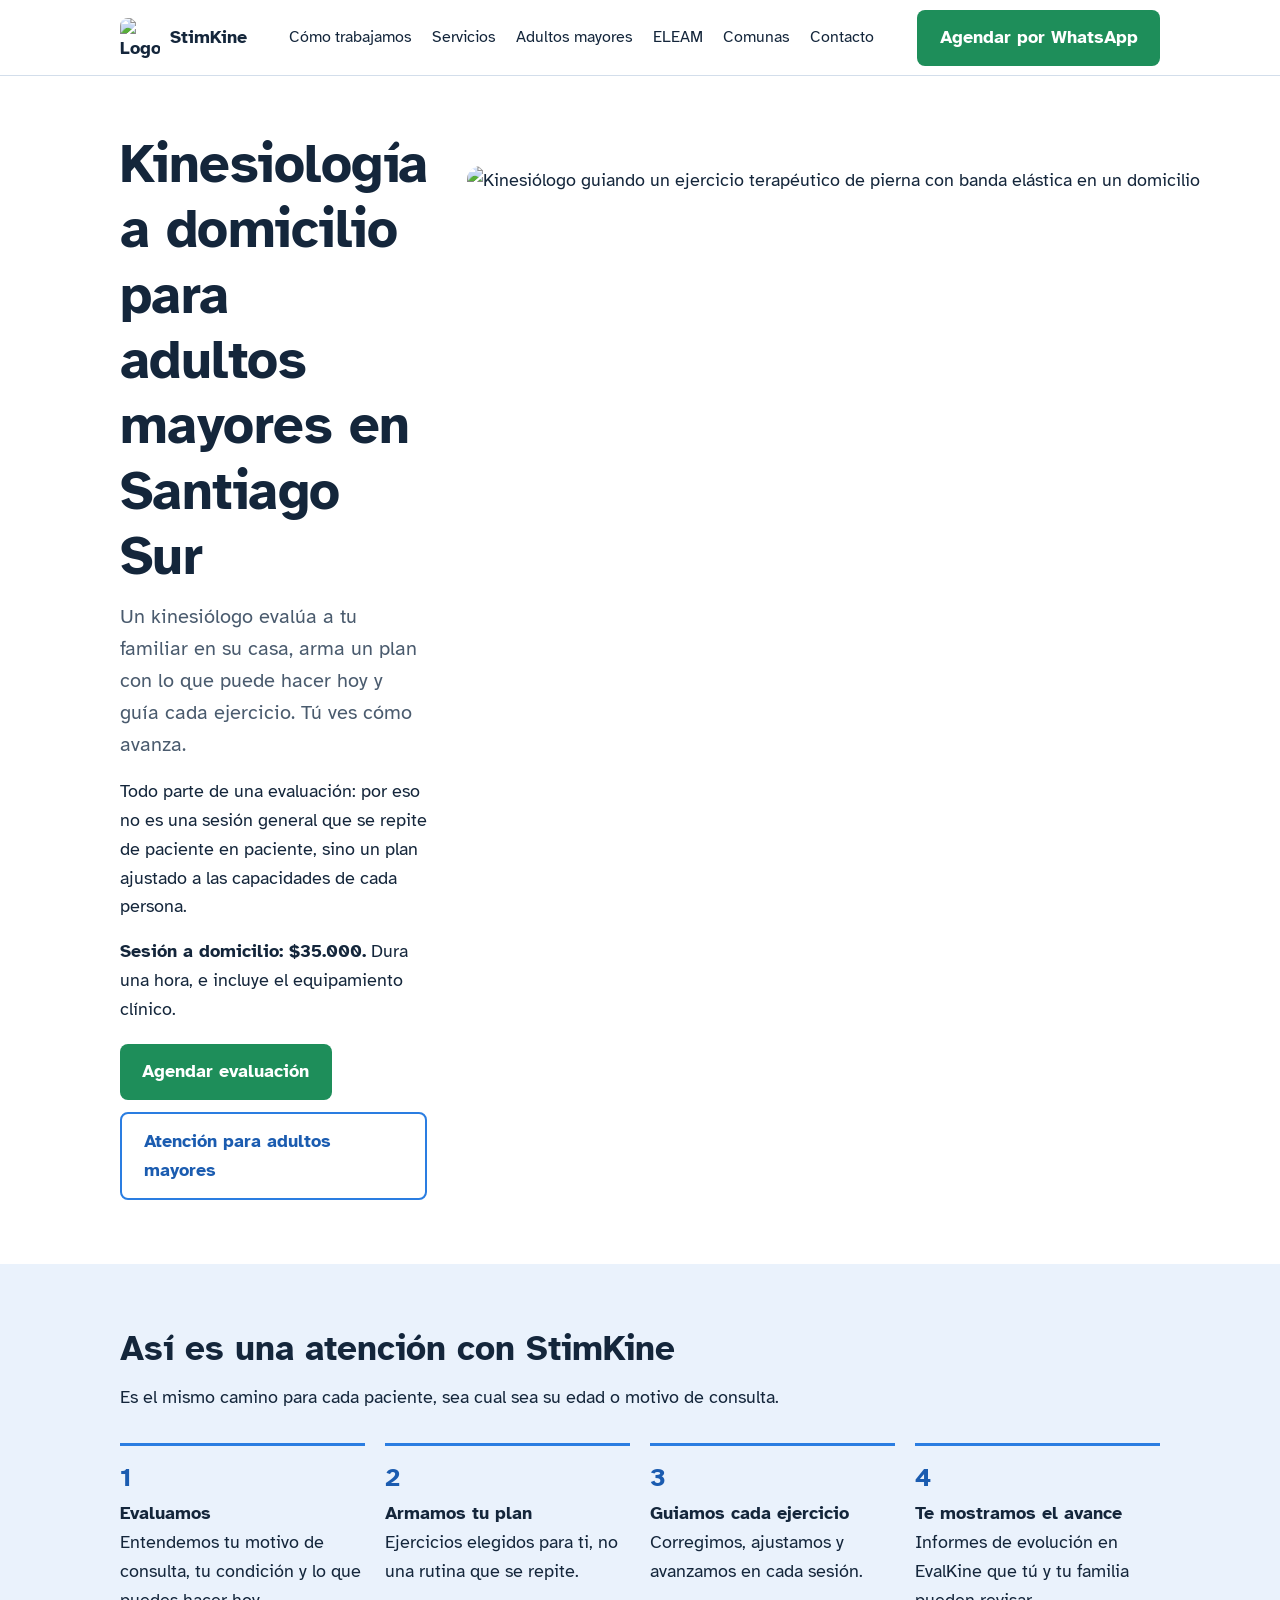
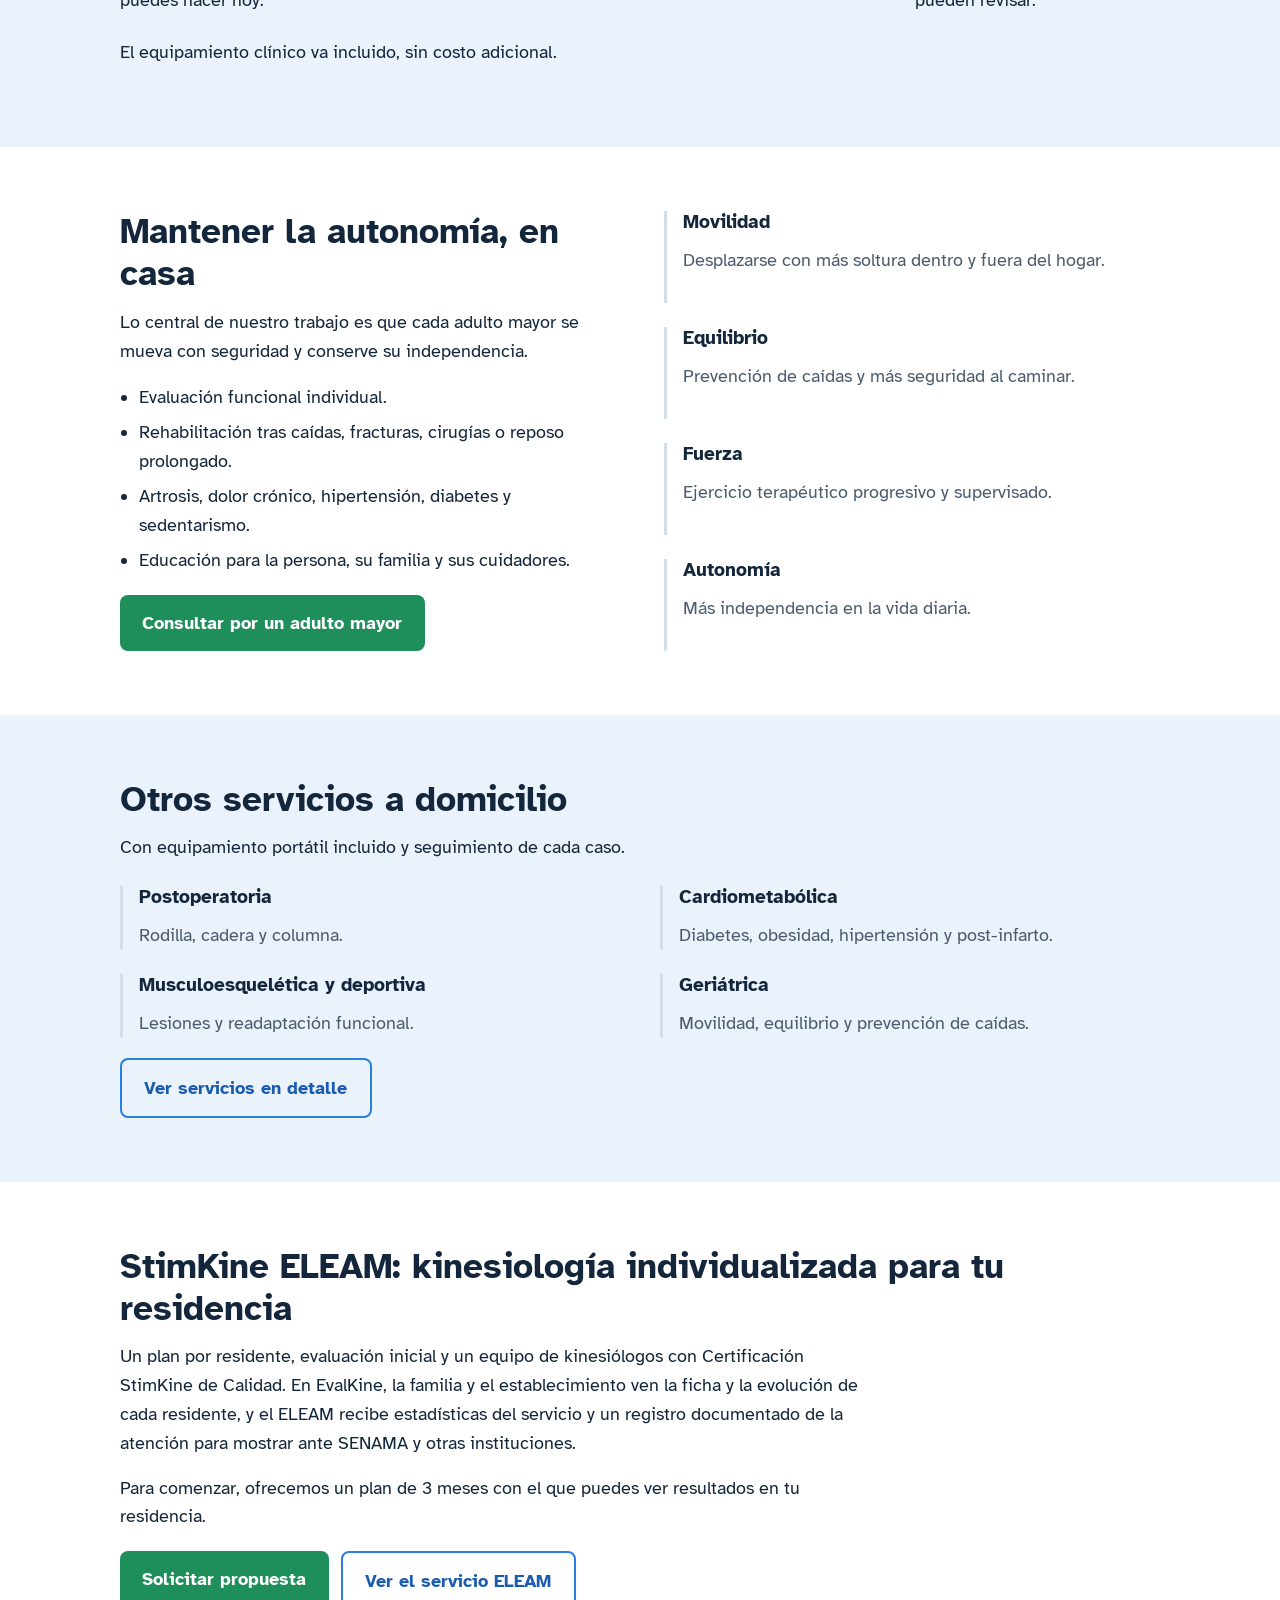
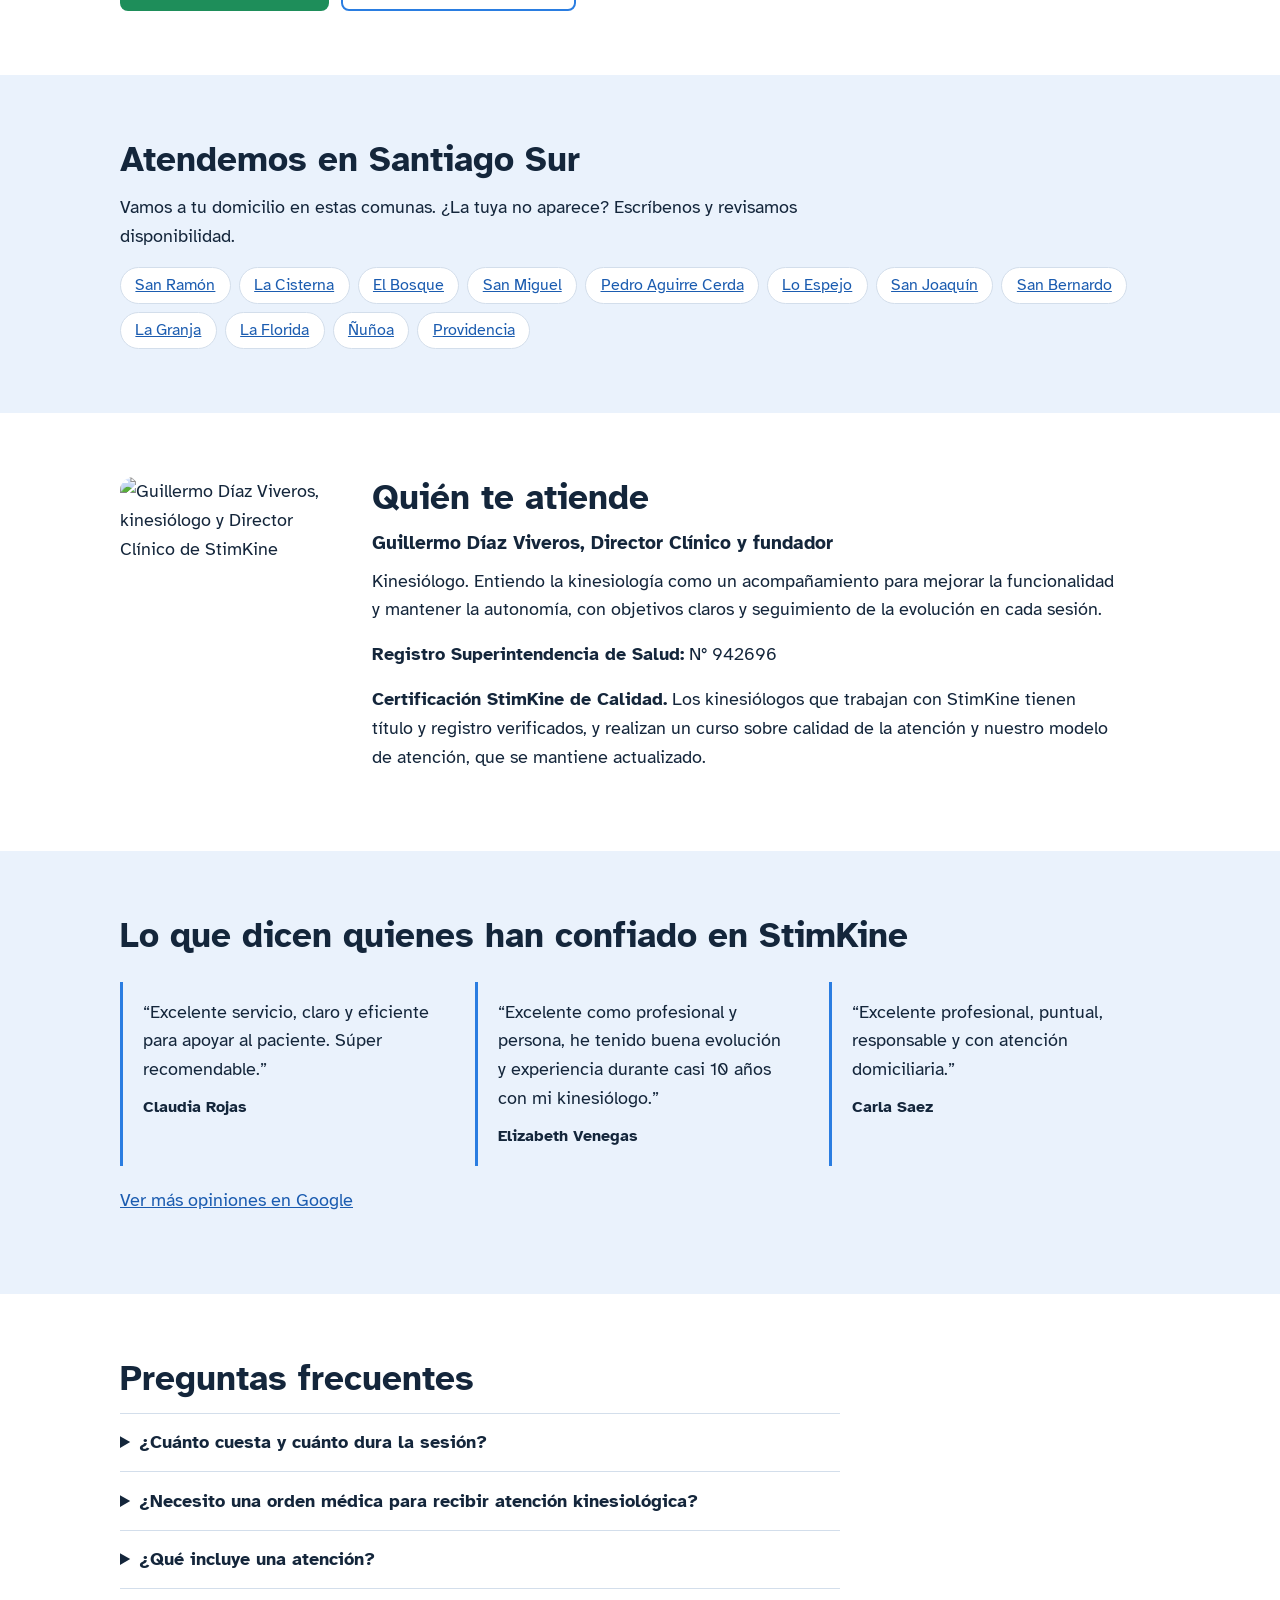
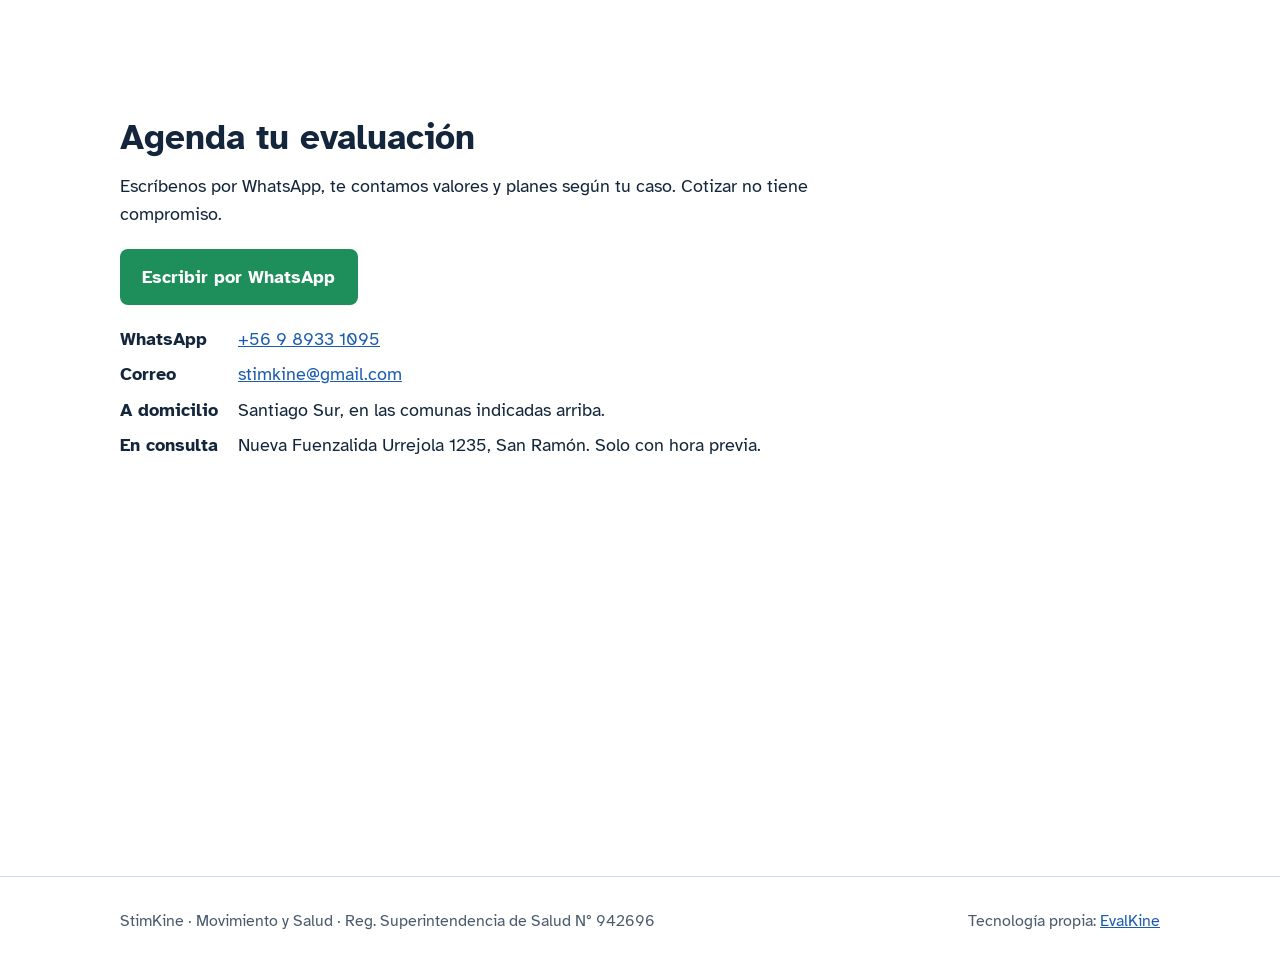
==== commit 793036fd: "Add files via upload" ====
--- a/index.html
+++ b/index.html
@@ -229,9 +229,7 @@
   <div class="wrap">
     <h2>Atendemos en Santiago Sur</h2>
     <p>Vamos a tu domicilio en estas comunas. ¿La tuya no aparece? Escríbenos y revisamos disponibilidad.</p>
-    <ul class="tags">
-      <li>San Ramón</li><li>La Cisterna</li><li><a href="kinesiologia-a-domicilio-el-bosque.html">El Bosque</a></li><li>San Miguel</li><li>Pedro Aguirre Cerda</li><li>Lo Espejo</li><li>San Joaquín</li><li><a href="kinesiologia-a-domicilio-san-bernardo.html">San Bernardo</a></li><li>La Granja</li><li><a href="kinesiologia-a-domicilio-la-florida.html">La Florida</a></li><li>Ñuñoa</li><li>Providencia</li>
-    </ul>
+    <ul class="tags"><li><a href="kinesiologia-a-domicilio-san-ramon.html">San Ramón</a></li><li><a href="kinesiologia-a-domicilio-la-cisterna.html">La Cisterna</a></li><li><a href="kinesiologia-a-domicilio-el-bosque.html">El Bosque</a></li><li><a href="kinesiologia-a-domicilio-san-miguel.html">San Miguel</a></li><li><a href="kinesiologia-a-domicilio-pedro-aguirre-cerda.html">Pedro Aguirre Cerda</a></li><li><a href="kinesiologia-a-domicilio-lo-espejo.html">Lo Espejo</a></li><li><a href="kinesiologia-a-domicilio-san-joaquin.html">San Joaquín</a></li><li><a href="kinesiologia-a-domicilio-san-bernardo.html">San Bernardo</a></li><li><a href="kinesiologia-a-domicilio-la-granja.html">La Granja</a></li><li><a href="kinesiologia-a-domicilio-la-florida.html">La Florida</a></li><li><a href="kinesiologia-a-domicilio-nunoa.html">Ñuñoa</a></li><li><a href="kinesiologia-a-domicilio-providencia.html">Providencia</a></li></ul>
   </div>
 </section>
 
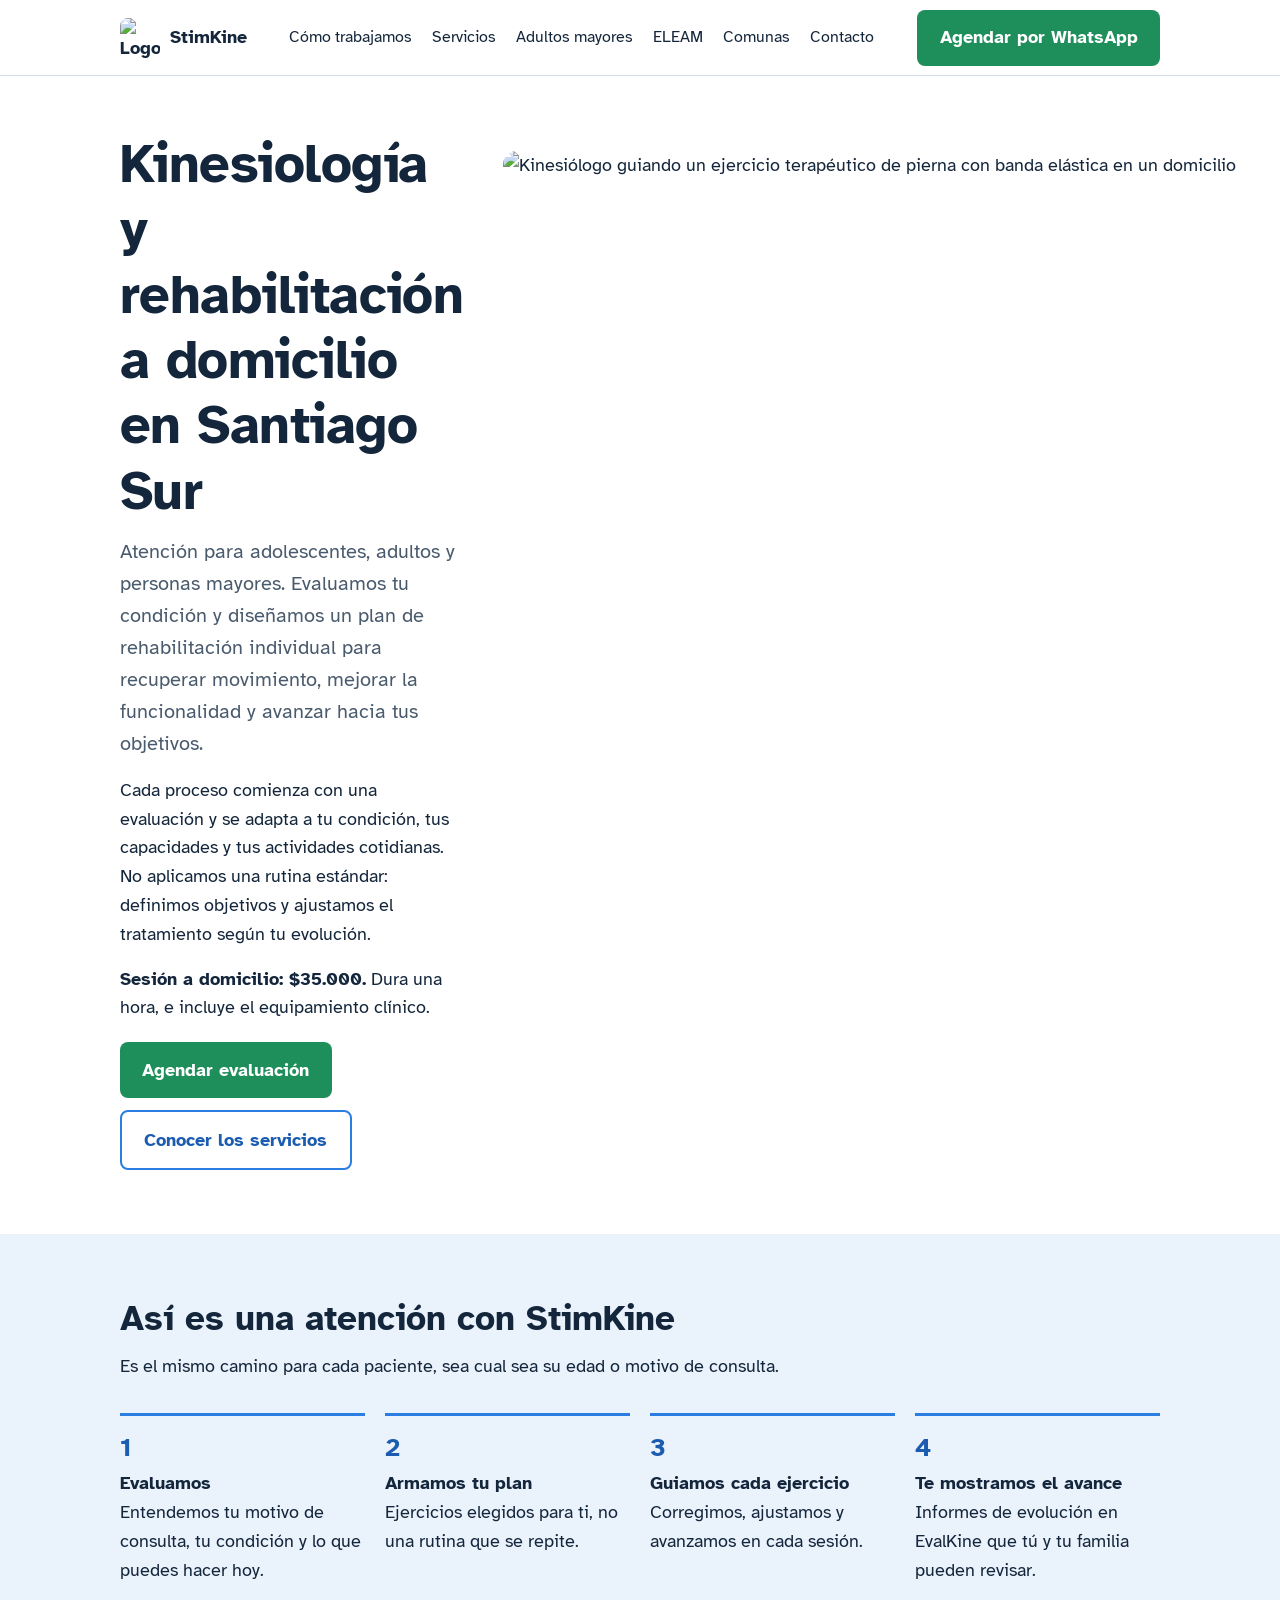
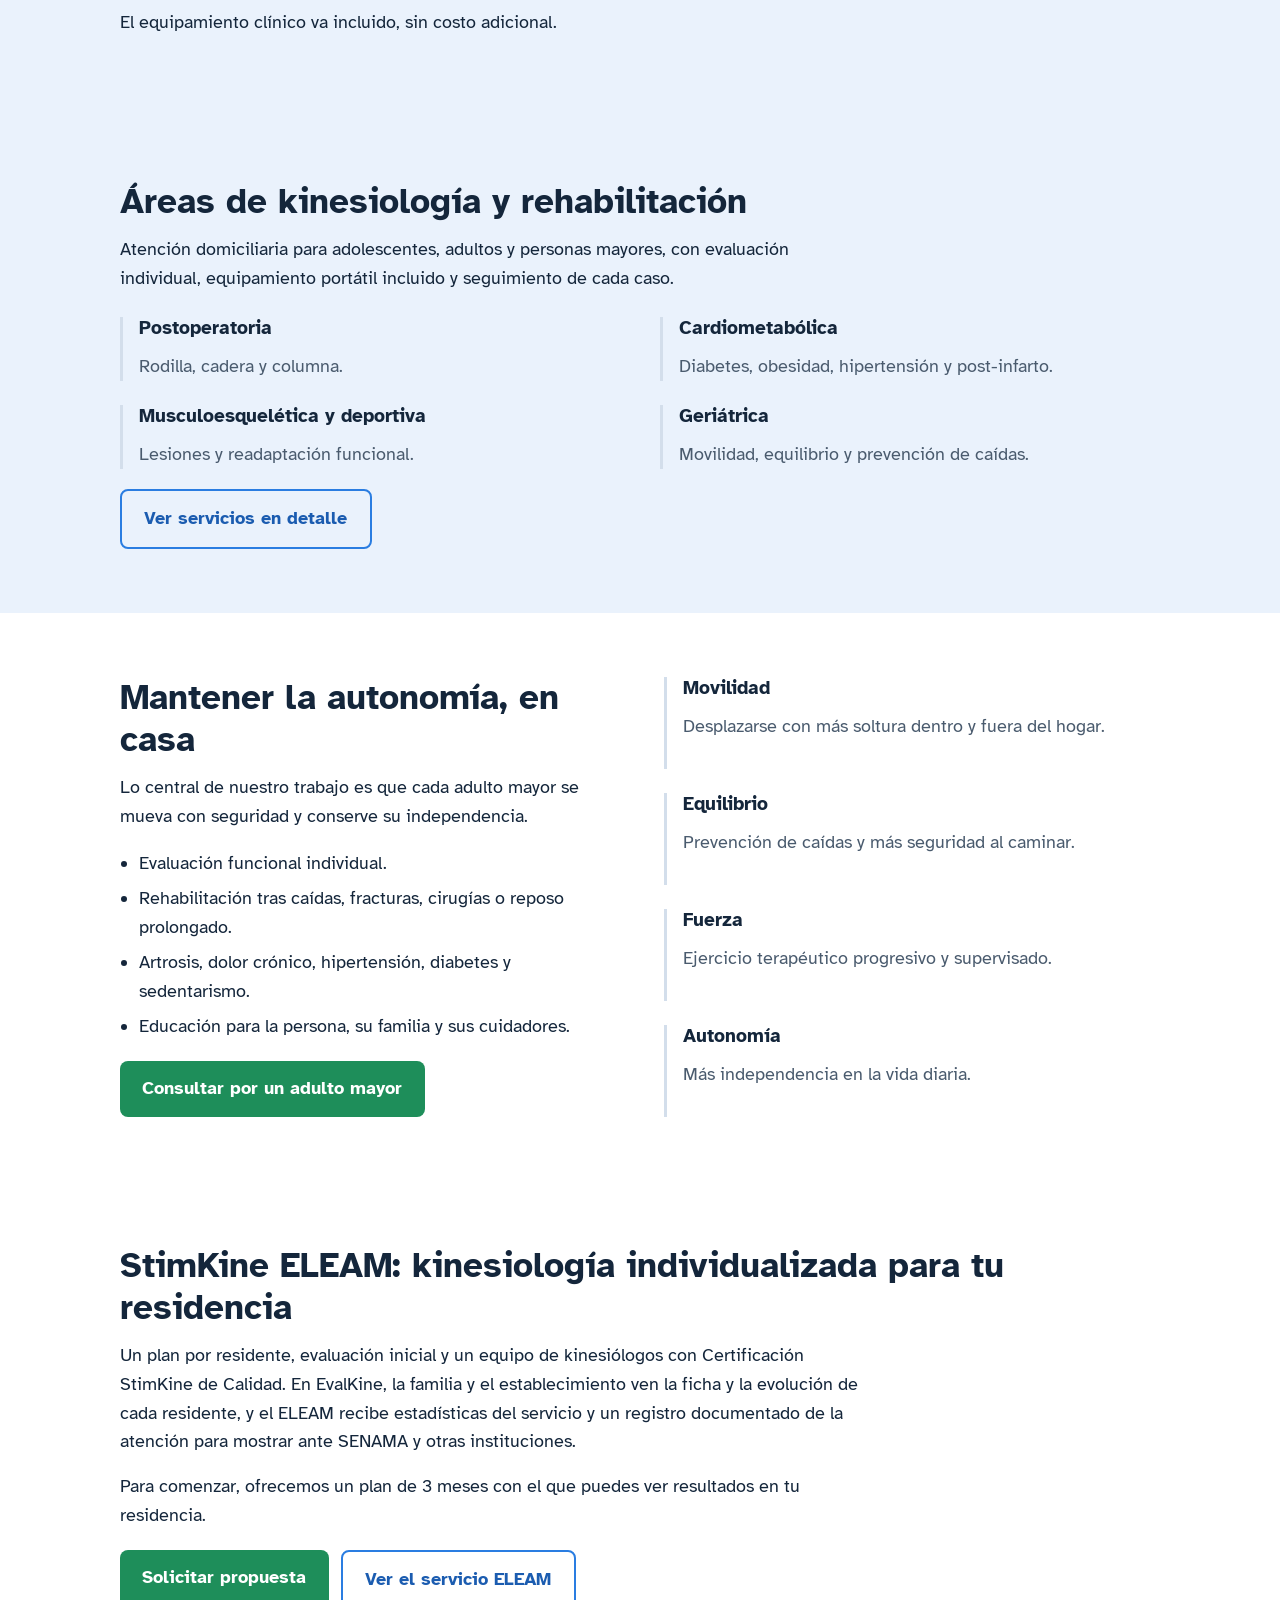
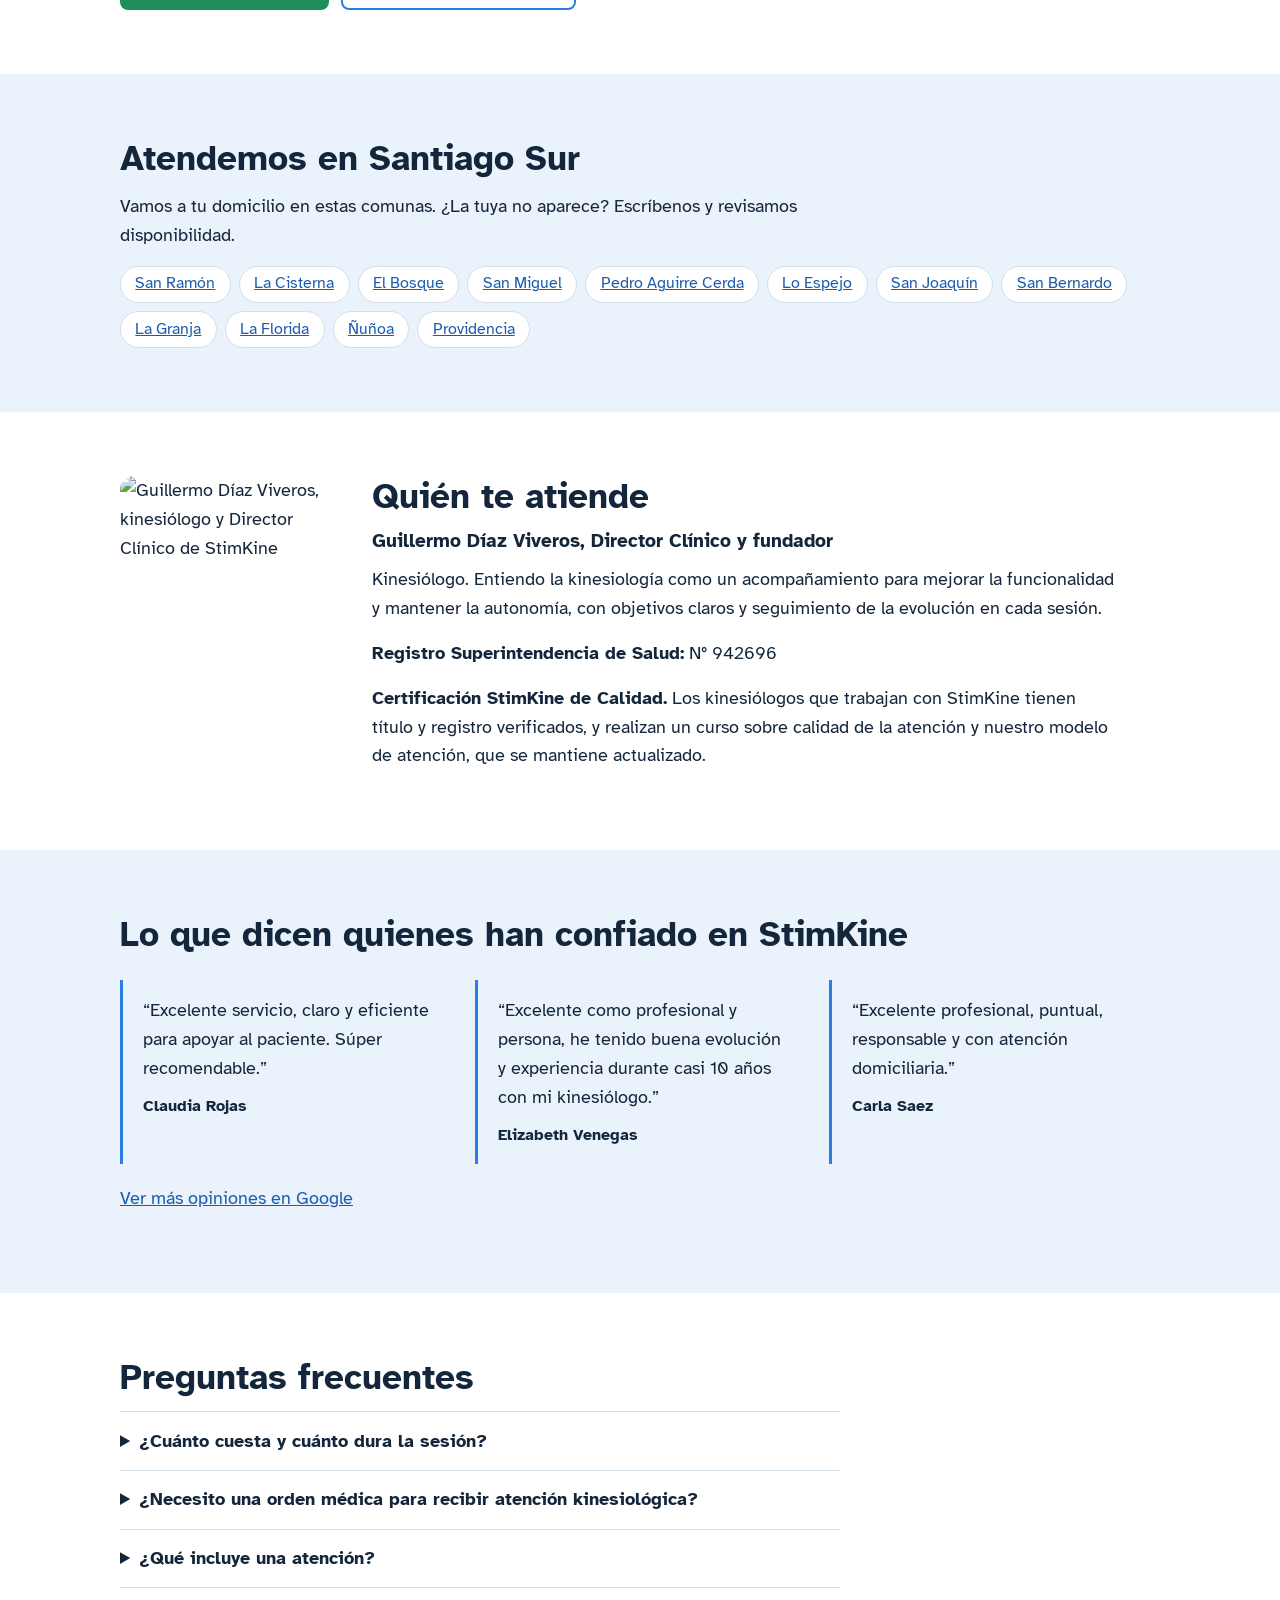
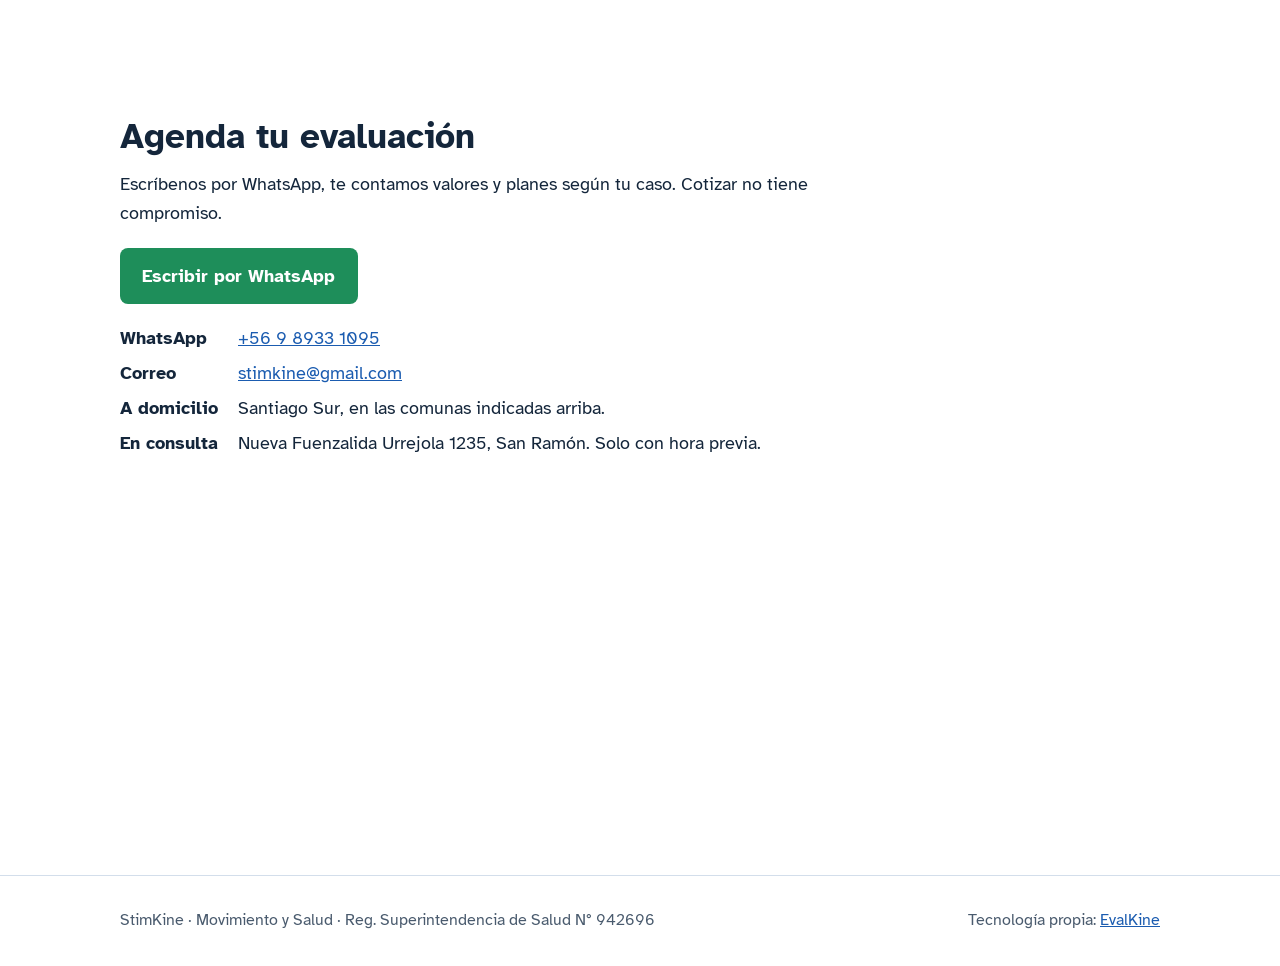
==== commit 75e8812c: "Reorientar inicio a kinesiología para distintas edades y necesidades" ====
--- a/index.html
+++ b/index.html
@@ -3,8 +3,8 @@
 <head>
 <meta charset="utf-8">
 <meta name="viewport" content="width=device-width, initial-scale=1">
-<title>Kinesiología a domicilio en Santiago Sur para adultos mayores | StimKine</title>
-<meta name="description" content="Kinesiólogo a domicilio en Santiago Sur: evaluación, plan propio y ejercicios guiados para adultos mayores y rehabilitación postoperatoria. Sesión de una hora, $35.000. Servicio para ELEAM. Consulta en San Ramón con hora previa.">
+<title>Kinesiología y rehabilitación a domicilio en Santiago Sur | StimKine</title>
+<meta name="description" content="Kinesiología y rehabilitación a domicilio en Santiago Sur para adolescentes, adultos y personas mayores. Atención musculoesquelética, postoperatoria, cardiometabólica y geriátrica. Consulta en San Ramón y servicio para ELEAM.">
 <meta name="author" content="StimKine - Guillermo Díaz Viveros">
 <meta name="robots" content="index, follow">
 <meta name="theme-color" content="#2A7DE1">
@@ -12,7 +12,7 @@
 <meta property="og:type" content="website">
 <meta property="og:locale" content="es_CL">
 <meta property="og:title" content="StimKine | Kinesiología a domicilio en Santiago Sur">
-<meta property="og:description" content="Un kinesiólogo evalúa a tu familiar en su casa, arma un plan con lo que puede hacer hoy y guía cada ejercicio.">
+<meta property="og:description" content="Evaluación y rehabilitación a domicilio para adolescentes, adultos y personas mayores. Planes individuales para recuperar movimiento y funcionalidad en Santiago Sur.">
 <meta property="og:url" content="https://stimkine.github.io/">
 <meta property="og:image" content="https://stimkine.github.io/assets/logo_stimkine.jpg">
 <link rel="preconnect" href="https://fonts.googleapis.com">
@@ -23,7 +23,7 @@
   "@context": "https://schema.org",
   "@type": "Physiotherapy",
   "name": "StimKine",
-  "description": "Kinesiología a domicilio para adultos mayores en Santiago Sur, rehabilitación postoperatoria y servicio kinésico para ELEAM.",
+  "description": "Kinesiología y rehabilitación a domicilio para adolescentes, adultos y personas mayores en Santiago Sur. Atención musculoesquelética, postoperatoria, cardiometabólica y geriátrica, además de servicio kinésico para ELEAM.",
   "url": "https://stimkine.github.io/",
   "telephone": "+56989331095",
   "email": "stimkine@gmail.com",
@@ -150,13 +150,13 @@
 <section class="hero">
   <div class="wrap">
     <div>
-      <h1>Kinesiología a domicilio para adultos mayores en Santiago Sur</h1>
-      <p class="lead">Un kinesiólogo evalúa a tu familiar en su casa, arma un plan con lo que puede hacer hoy y guía cada ejercicio. Tú ves cómo avanza.</p>
-      <p>Todo parte de una evaluación: por eso no es una sesión general que se repite de paciente en paciente, sino un plan ajustado a las capacidades de cada persona.</p>
+      <h1>Kinesiología y rehabilitación a domicilio en Santiago Sur</h1>
+      <p class="lead">Atención para adolescentes, adultos y personas mayores. Evaluamos tu condición y diseñamos un plan de rehabilitación individual para recuperar movimiento, mejorar la funcionalidad y avanzar hacia tus objetivos.</p>
+      <p>Cada proceso comienza con una evaluación y se adapta a tu condición, tus capacidades y tus actividades cotidianas. No aplicamos una rutina estándar: definimos objetivos y ajustamos el tratamiento según tu evolución.</p>
       <p><strong>Sesión a domicilio: $35.000.</strong> Dura una hora, e incluye el equipamiento clínico.</p>
       <div class="cta-row">
         <a class="btn" href="https://wa.me/56989331095?text=Hola%20StimKine,%20quisiera%20agendar%20una%20evaluaci%C3%B3n.">Agendar evaluación</a>
-        <a class="btn alt" href="#adulto-mayor">Atención para adultos mayores</a>
+        <a class="btn alt" href="#servicios">Conocer los servicios</a>
       </div>
     </div>
     <img src="assets/banda_pierna.jpg" alt="Kinesiólogo guiando un ejercicio terapéutico de pierna con banda elástica en un domicilio" width="800" height="1000">
@@ -174,6 +174,20 @@
       <li><strong>Te mostramos el avance</strong>Informes de evolución en EvalKine que tú y tu familia pueden revisar.</li>
     </ol>
     <p style="margin-top:1.5rem">El equipamiento clínico va incluido, sin costo adicional.</p>
+  </div>
+</section>
+
+<section class="band" id="servicios">
+  <div class="wrap">
+    <h2>Áreas de kinesiología y rehabilitación</h2>
+    <p>Atención domiciliaria para adolescentes, adultos y personas mayores, con evaluación individual, equipamiento portátil incluido y seguimiento de cada caso.</p>
+    <div class="cols">
+      <div><h3>Postoperatoria</h3><p>Rodilla, cadera y columna.</p></div>
+      <div><h3>Cardiometabólica</h3><p>Diabetes, obesidad, hipertensión y post-infarto.</p></div>
+      <div><h3>Musculoesquelética y deportiva</h3><p>Lesiones y readaptación funcional.</p></div>
+      <div><h3>Geriátrica</h3><p>Movilidad, equilibrio y prevención de caídas.</p></div>
+    </div>
+    <div class="cta-row"><a class="btn alt" href="servicios.html">Ver servicios en detalle</a></div>
   </div>
 </section>
 
@@ -199,20 +213,6 @@
   </div>
 </section>
 
-<section class="band" id="servicios">
-  <div class="wrap">
-    <h2>Otros servicios a domicilio</h2>
-    <p>Con equipamiento portátil incluido y seguimiento de cada caso.</p>
-    <div class="cols">
-      <div><h3>Postoperatoria</h3><p>Rodilla, cadera y columna.</p></div>
-      <div><h3>Cardiometabólica</h3><p>Diabetes, obesidad, hipertensión y post-infarto.</p></div>
-      <div><h3>Musculoesquelética y deportiva</h3><p>Lesiones y readaptación funcional.</p></div>
-      <div><h3>Geriátrica</h3><p>Movilidad, equilibrio y prevención de caídas.</p></div>
-    </div>
-    <div class="cta-row"><a class="btn alt" href="servicios.html">Ver servicios en detalle</a></div>
-  </div>
-</section>
-
 <section id="eleam">
   <div class="wrap">
     <h2>StimKine ELEAM: kinesiología individualizada para tu residencia</h2>
